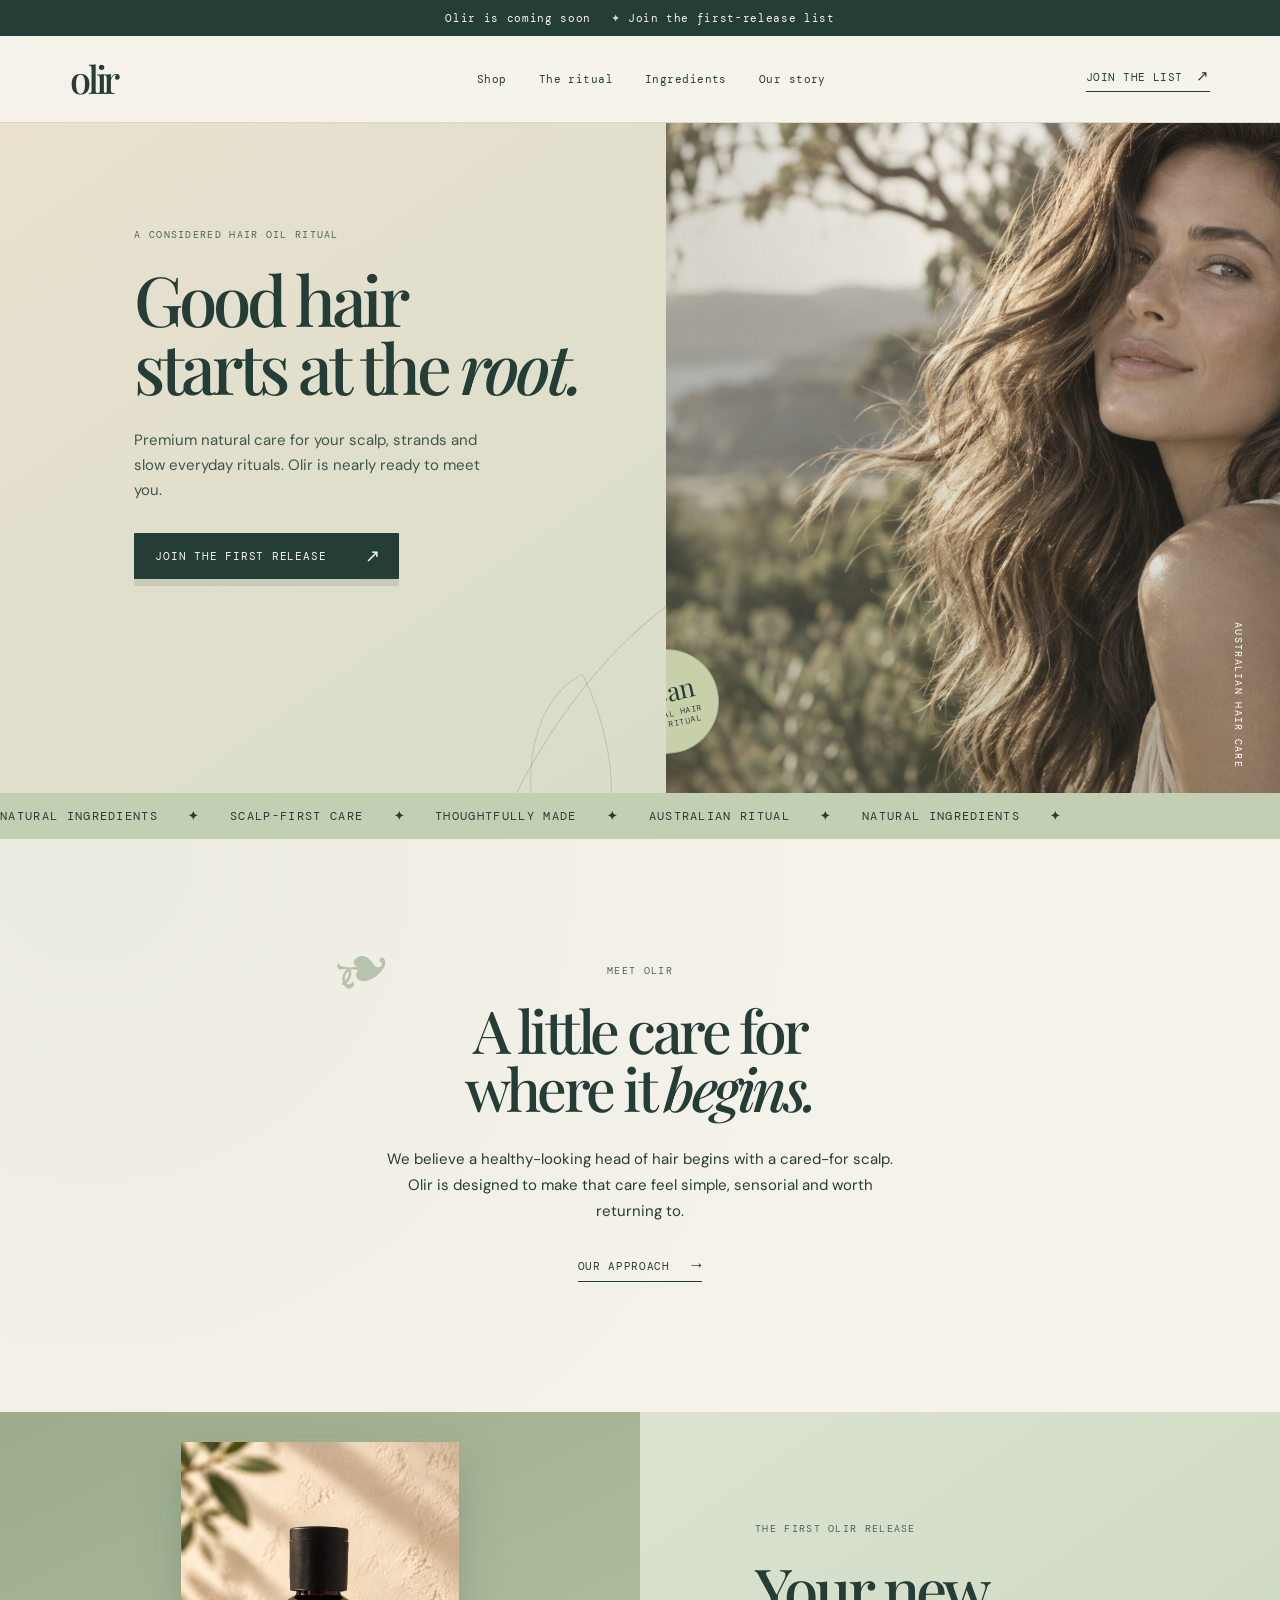
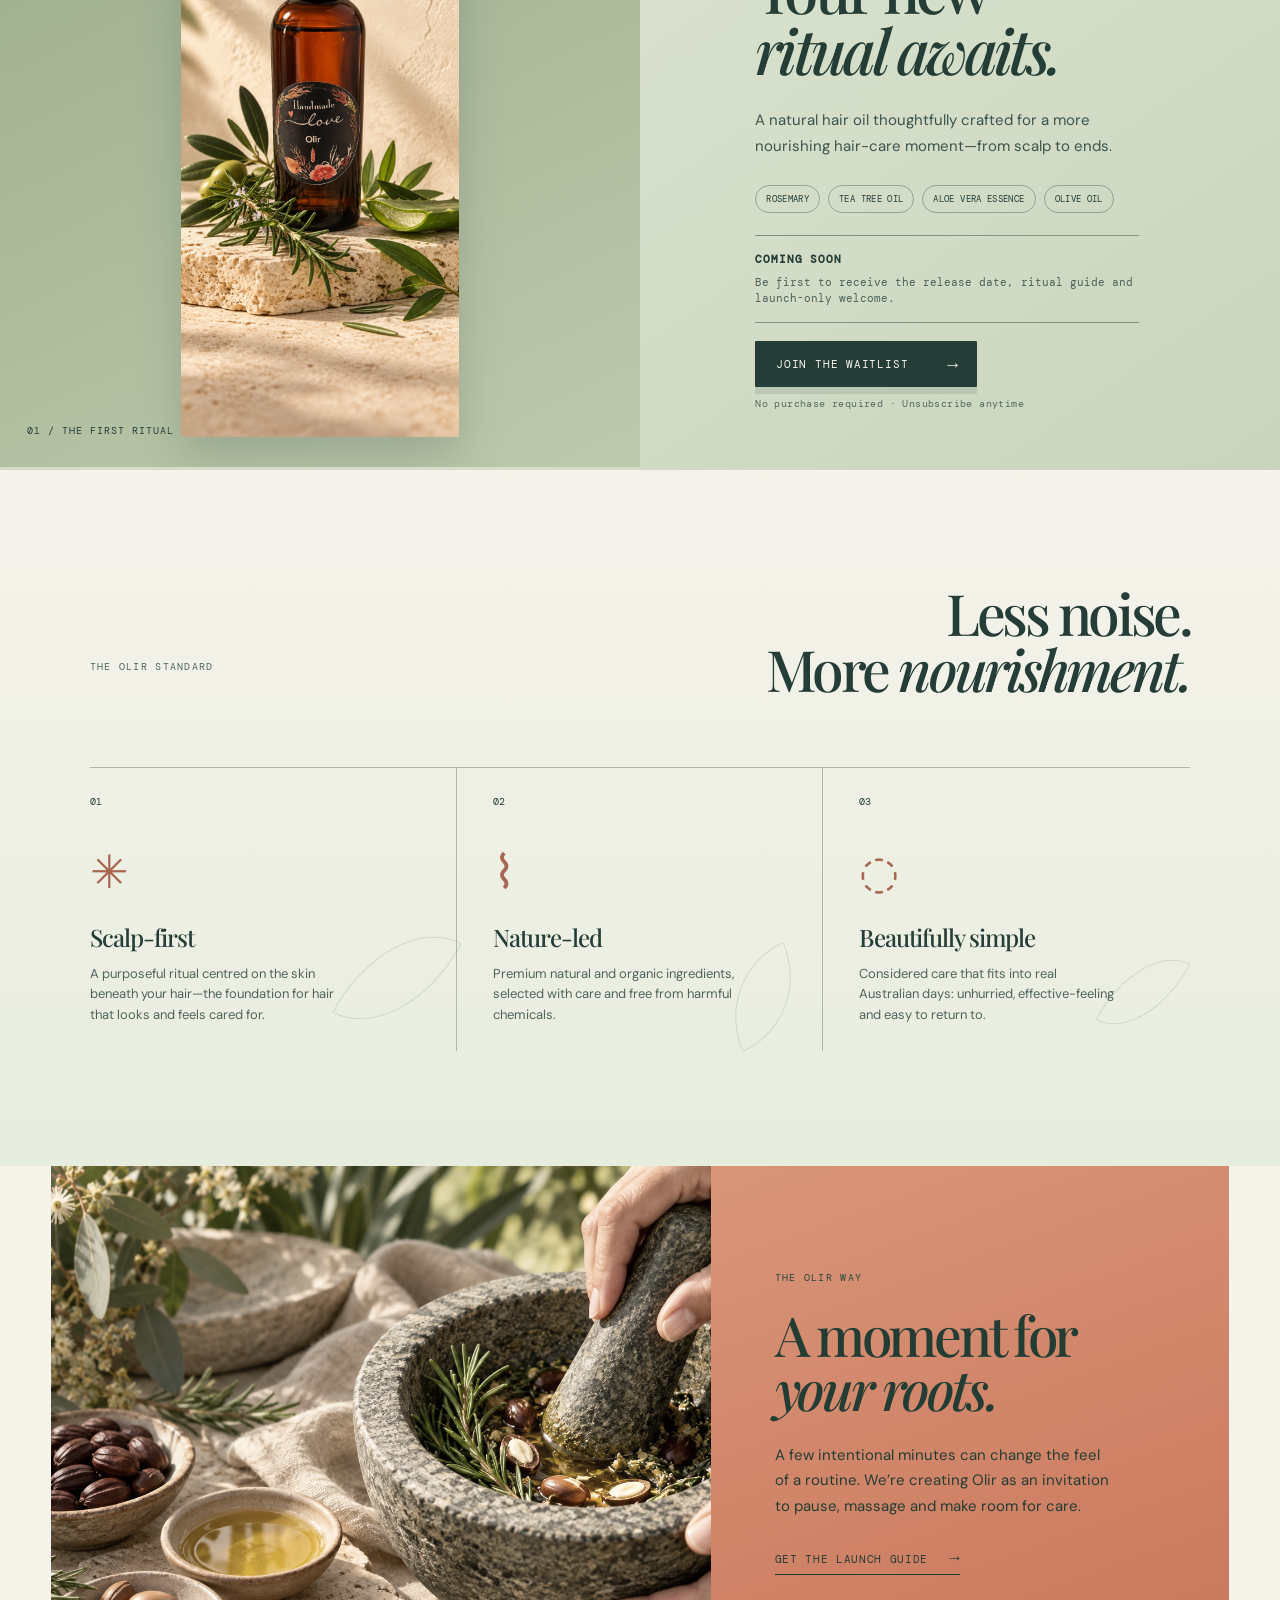
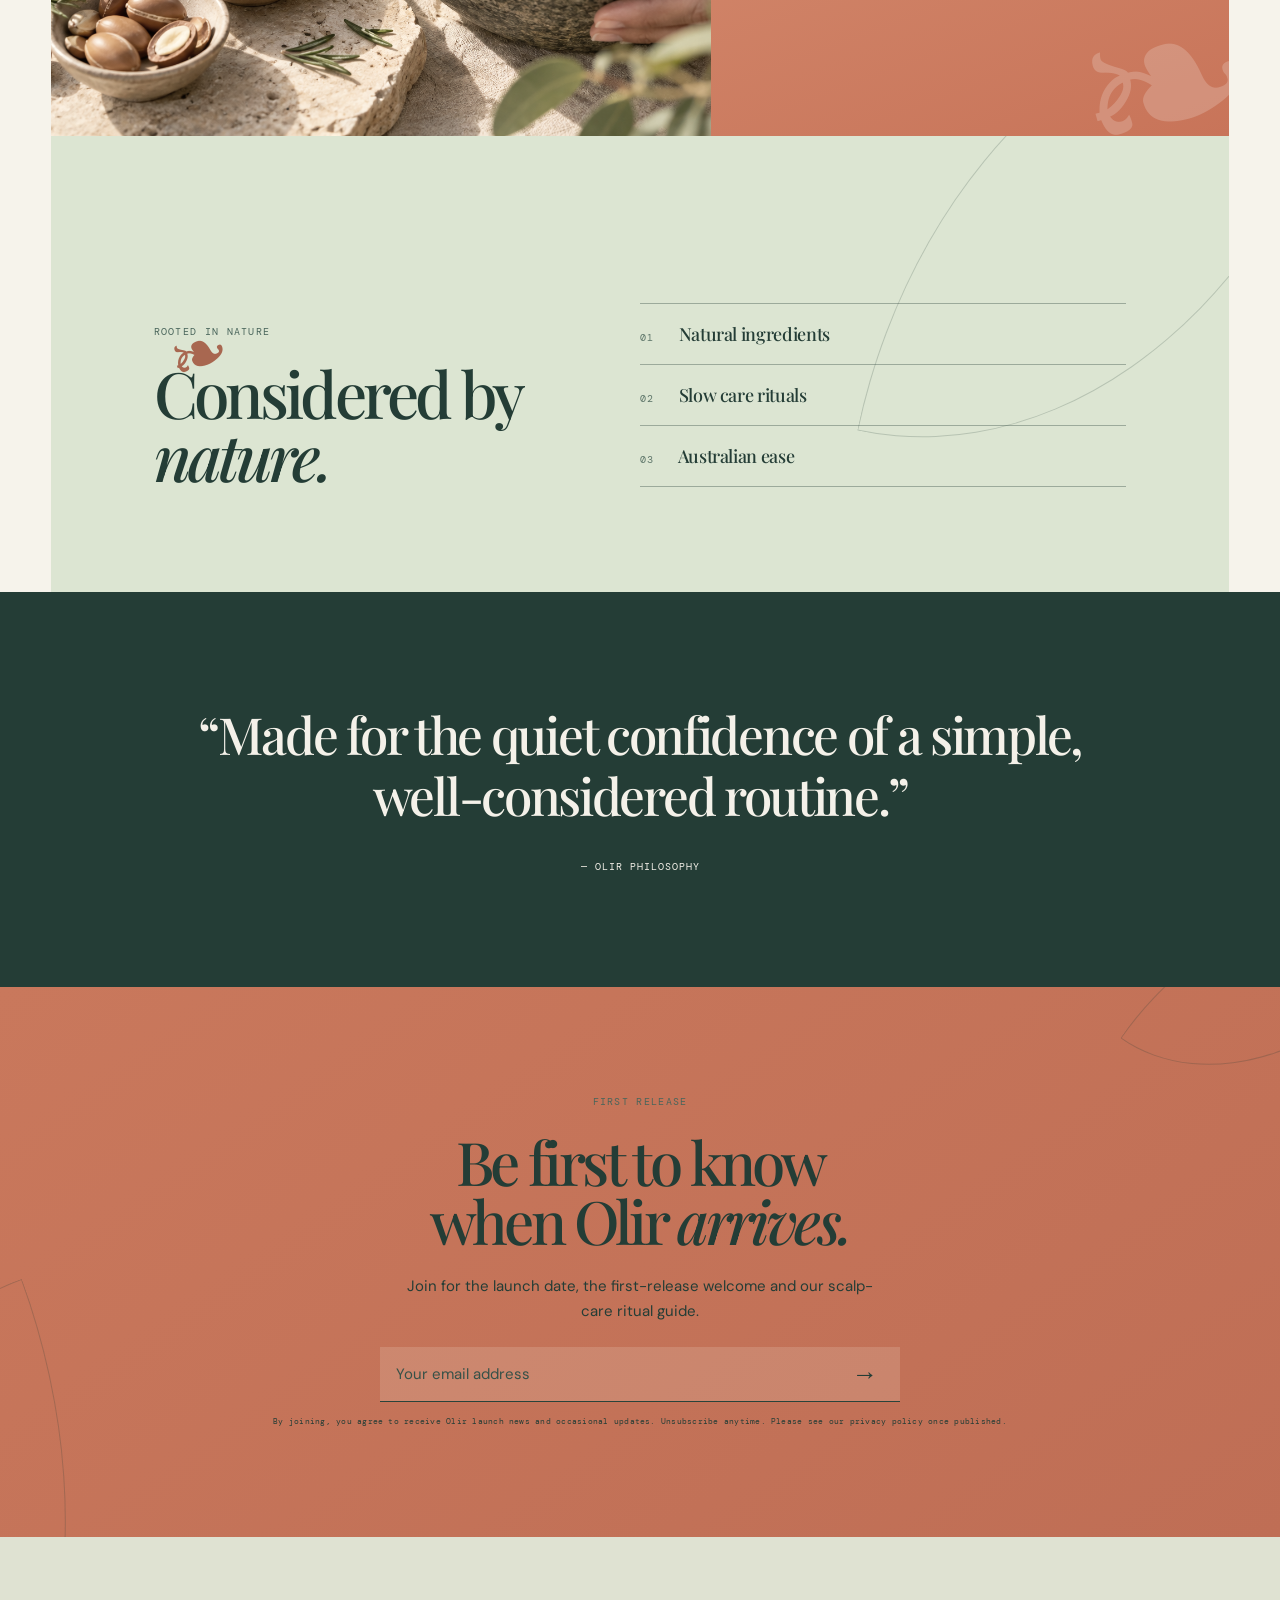
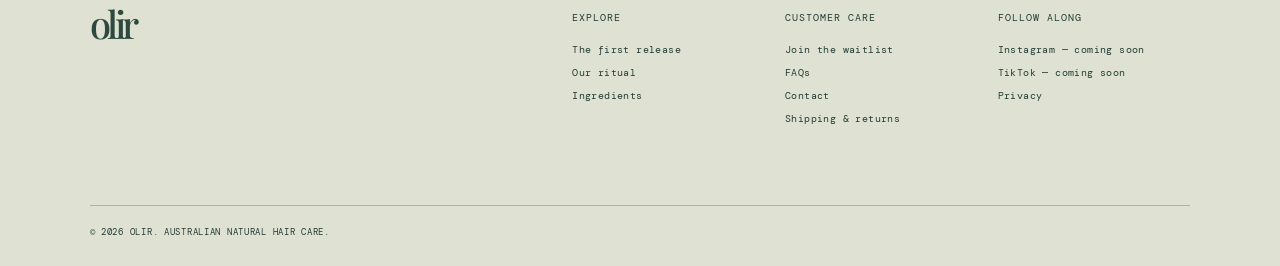
==== index.html @ 5ada3077 "Add accessible mobile navigation across Olir pages" ====
<!doctype html>
<html lang="en-AU">
<head>
  <meta charset="UTF-8" />
  <meta name="viewport" content="width=device-width, initial-scale=1.0" />
  <title>Olir — a considered hair oil ritual</title>
  <meta name="description" content="Olir is a premium Australian natural hair oil ritual, created for a nourished scalp and beautifully cared-for hair." />
  <link rel="preconnect" href="https://fonts.googleapis.com"><link rel="preconnect" href="https://fonts.gstatic.com" crossorigin>
  <link href="https://fonts.googleapis.com/css2?family=DM+Mono:wght@400;500&family=DM+Sans:wght@400;500;600&family=Playfair+Display:ital,wght@0,500;0,600;1,500&display=swap" rel="stylesheet">
  <link rel="stylesheet" href="style.css" /><link rel="stylesheet" href="overrides.css" /><link rel="stylesheet" href="nature-theme.css" />
<link rel="stylesheet" href="mobile-menu.css"></head>
<body>
  <div class="announcement">Olir is coming soon <span>✦</span> Join the first-release list</div>
  <header><a class="logo" href="index.html" aria-label="Olir home">olir</a><nav aria-label="Primary navigation"><a href="product.html">Shop</a><a href="ritual.html">The ritual</a><a href="ingredients.html">Ingredients</a><a href="about.html">Our story</a></nav><div class="header-actions"><a class="header-cta" href="#waitlist">Join the list <span>↗</span></a><button class="menu" aria-label="Open menu">☰</button></div></header>
  <main id="top">
    <section class="hero"><div class="hero-copy"><p class="eyebrow">A considered hair oil ritual</p><h1>Good hair<br>starts at the <em>root.</em></h1><p class="intro">Premium natural care for your scalp, strands and slow everyday rituals. Olir is nearly ready to meet you.</p><a class="button" href="#waitlist">Join the first release <span>↗</span></a></div><div class="hero-image" role="img" aria-label="Woman with healthy natural hair in warm light"></div><p class="vertical-note">Australian hair care</p><div class="hero-stamp"><span>clean</span><small>natural hair<br>care ritual</small></div></section>
    <section class="marquee" aria-label="Brand values"><div>natural ingredients <b>✦</b> scalp-first care <b>✦</b> thoughtfully made <b>✦</b> australian ritual <b>✦</b> natural ingredients <b>✦</b></div></section>
    <section class="intro-section" id="ritual"><p class="eyebrow">Meet Olir</p><h2>A little care for<br>where it <em>begins.</em></h2><p>We believe a healthy-looking head of hair begins with a cared-for scalp. Olir is designed to make that care feel simple, sensorial and worth returning to.</p><a class="text-link" href="#approach">Our approach <span>→</span></a></section>
    <section class="product-section" id="product"><div class="product-visual"><img class="product-photo" src="assets/olir-product-studio.png" alt="Olir natural hair oil with rosemary, olive leaves and aloe vera"><p>01 / The first ritual</p></div><div class="product-copy"><p class="eyebrow">The first Olir release</p><h2>Your new<br><em>ritual awaits.</em></h2><p>A natural hair oil thoughtfully crafted for a more nourishing hair-care moment—from scalp to ends.</p><div class="ingredient-list"><span>Rosemary</span><span>Tea tree oil</span><span>Aloe vera essence</span><span>Olive oil</span></div><div class="launch-note"><strong>Coming soon</strong><span>Be first to receive the release date, ritual guide and launch-only welcome.</span></div><a class="button" href="#waitlist">Join the waitlist <span>→</span></a><p class="microcopy">No purchase required · Unsubscribe anytime</p></div></section>
    <section class="benefits" id="approach"><div class="benefits-head"><p class="eyebrow">The Olir standard</p><h2>Less noise.<br>More <em>nourishment.</em></h2></div><div class="benefit-grid"><article><span>01</span><div class="icon">✳</div><h3>Scalp-first</h3><p>A purposeful ritual centred on the skin beneath your hair—the foundation for hair that looks and feels cared for.</p></article><article><span>02</span><div class="icon">⌇</div><h3>Nature-led</h3><p>Premium natural and organic ingredients, selected with care and free from harmful chemicals.</p></article><article><span>03</span><div class="icon">◌</div><h3>Beautifully simple</h3><p>Considered care that fits into real Australian days: unhurried, effective-feeling and easy to return to.</p></article></div></section>
    <section class="ritual-banner"><div class="ritual-photo"></div><div class="ritual-card"><p class="eyebrow">The Olir way</p><h2>A moment for<br><em>your roots.</em></h2><p>A few intentional minutes can change the feel of a routine. We’re creating Olir as an invitation to pause, massage and make room for care.</p><a class="text-link" href="#waitlist">Get the launch guide <span>→</span></a></div></section>
    <section class="nature-notes" aria-label="Olir principles"><div><span class="leaf-mark">❧</span><p class="eyebrow">Rooted in nature</p><h2>Considered by<br><em>nature.</em></h2></div><div class="nature-pillars"><p><b>01</b> Natural ingredients</p><p><b>02</b> Slow care rituals</p><p><b>03</b> Australian ease</p></div></section>
    <section class="quote"><p>“Made for the quiet confidence of a simple, well-considered routine.”</p><span>— OLIR PHILOSOPHY</span></section>
    <section class="newsletter" id="waitlist"><p class="eyebrow">First release</p><h2>Be first to know<br>when Olir <em>arrives.</em></h2><p class="waitlist-intro">Join for the launch date, the first-release welcome and our scalp-care ritual guide.</p><form name="olir-waitlist" method="POST" data-netlify="true" netlify-honeypot="bot-field" action="/thanks.html"><input type="hidden" name="form-name" value="olir-waitlist"><p class="sr-only"><label>Don’t fill this out <input name="bot-field" /></label></p><label class="sr-only" for="email">Email address</label><input id="email" name="email" type="email" autocomplete="email" placeholder="Your email address" required><button aria-label="Join the waitlist">→</button></form><p class="fine">By joining, you agree to receive Olir launch news and occasional updates. Unsubscribe anytime. Please see our privacy policy once published.</p></section>
  </main>
  <footer><a class="logo" href="index.html">olir</a><div><h4>Explore</h4><a href="product.html">The first release</a><a href="ritual.html">Our ritual</a><a href="ingredients.html">Ingredients</a></div><div><h4>Customer care</h4><a href="#waitlist">Join the waitlist</a><a href="faq.html">FAQs</a><a href="contact.html">Contact</a><a href="shipping-returns.html">Shipping &amp; returns</a></div><div><h4>Follow along</h4><a href="#waitlist">Instagram — coming soon</a><a href="#waitlist">TikTok — coming soon</a><a href="privacy.html">Privacy</a></div><p class="copyright">© 2026 OLIR. AUSTRALIAN NATURAL HAIR CARE.</p></footer>
  <script src="script.js"></script>
</body>
</html>
---- style.css ----
:root{--ink:#243d36;--cream:#f6f3eb;--sand:#e8dfcd;--sage:#b8c3ad;--clay:#bd7156;--serif:'Playfair Display',serif;--sans:'DM Sans',sans-serif;--mono:'DM Mono',monospace}*{box-sizing:border-box}html{scroll-behavior:smooth}body{margin:0;background:var(--cream);color:var(--ink);font-family:var(--sans);font-size:15px}.announcement{height:36px;background:var(--ink);color:#f9f5ed;text-align:center;font:11px var(--mono);letter-spacing:.06em;padding:11px}.announcement span{color:#d5dcb8;margin-left:12px}header{height:87px;padding:0 5.5vw;display:flex;align-items:center;justify-content:space-between;border-bottom:1px solid rgba(36,61,54,.14);position:relative;z-index:2;background:var(--cream)}.logo{color:var(--ink);font:500 38px/1 var(--serif);letter-spacing:-.09em;text-decoration:none}.logo span{font:9px var(--sans);vertical-align:top;margin:6px 0 0 3px;letter-spacing:0}nav{display:flex;gap:32px;margin-left:100px}nav a,.header-actions button,footer a{color:var(--ink);font:11px var(--mono);letter-spacing:.04em;text-decoration:none;background:none;border:0;cursor:pointer}.header-actions{display:flex;align-items:center;gap:19px}.search{font-size:25px!important;line-height:1}.bag span{border:1px solid var(--ink);border-radius:50%;font-size:9px;padding:1px 4px;margin-left:3px}.menu{display:none}.hero{min-height:632px;display:grid;grid-template-columns:52% 48%;position:relative;overflow:hidden}.hero-copy{padding:105px 6vw 70px 10.5vw;background:#e3dcc9;z-index:1}.eyebrow{font:10px var(--mono);letter-spacing:.13em;text-transform:uppercase;margin:0 0 24px;color:#49655b}.hero h1,h2{font:500 clamp(48px,5.4vw,79px)/.98 var(--serif);letter-spacing:-.06em;margin:0}.hero h1 em,h2 em{font-weight:500}.intro{max-width:355px;line-height:1.65;margin:28px 0 30px;color:#3e554e}.button{display:inline-flex;align-items:center;justify-content:space-between;gap:39px;color:#f8f5ef;background:var(--ink);padding:16px 18px 16px 21px;text-decoration:none;border:0;font:11px var(--mono);text-transform:uppercase;letter-spacing:.07em;cursor:pointer}.button span{font-size:18px;line-height:10px}.hero-image{background:linear-gradient(90deg,rgba(20,48,40,.1),transparent 35%),url('https://images.unsplash.com/photo-1529139574466-a303027c1d8b?auto=format&fit=crop&w=1400&q=85') center 27%/cover}.vertical-note{position:absolute;right:25px;bottom:25px;writing-mode:vertical-rl;color:#fff;font:10px var(--mono);letter-spacing:.13em;text-transform:uppercase}.hero-stamp{position:absolute;right:calc(48% - 53px);bottom:39px;width:105px;height:105px;border-radius:50%;background:#c1cda9;display:flex;flex-direction:column;justify-content:center;align-items:center;text-align:center;transform:rotate(-12deg)}.hero-stamp span{font:26px var(--serif)}.hero-stamp small{font:8px var(--mono);letter-spacing:.08em;text-transform:uppercase}.marquee{overflow:hidden;white-space:nowrap;background:var(--sage);padding:15px 0;color:var(--ink);font:12px var(--mono);text-transform:uppercase;letter-spacing:.11em}.marquee div{display:inline-block;animation:slide 22s linear infinite}.marquee b{margin:0 22px}.intro-section{padding:125px 10.5vw 130px;text-align:center;max-width:850px;margin:auto}.intro-section h2{font-size:59px}.intro-section>p:not(.eyebrow){line-height:1.75;max-width:510px;margin:29px auto}.text-link{display:inline-block;color:var(--ink);font:11px var(--mono);letter-spacing:.06em;text-transform:uppercase;text-decoration:none;border-bottom:1px solid var(--ink);padding-bottom:6px}.text-link span{font-size:17px;margin-left:14px}.product-section{display:grid;grid-template-columns:1fr 1fr;background:#d5ddca}.product-visual{height:655px;position:relative;overflow:hidden;background:#b7c5a8}.arch{width:68%;height:92%;border-radius:300px 300px 0 0;background:#dce1d1;position:absolute;bottom:0;left:16%}.bottle{position:absolute;width:156px;height:350px;background:linear-gradient(90deg,#637657,#a1b091 16%,#cdd7bc 50%,#738466);left:calc(50% - 78px);bottom:70px;border-radius:7px 7px 16px 16px;box-shadow:20px 19px 20px rgba(49,72,48,.19)}.bottle-cap{position:absolute;width:93px;height:55px;border-radius:8px 8px 2px 2px;top:-53px;left:31px;background:repeating-linear-gradient(90deg,#283c32 0 2px,#496253 3px 5px)}.bottle-label{position:absolute;background:#f3efe6;width:116px;height:187px;left:20px;top:82px;text-align:center;padding:24px 5px;color:#233d34}.bottle-label strong{font:31px var(--serif);letter-spacing:-.1em;display:block;margin-bottom:22px}.bottle-label small{font:7px/1.5 var(--mono);letter-spacing:.09em}.product-visual>p{position:absolute;bottom:20px;left:27px;font:10px var(--mono);text-transform:uppercase;letter-spacing:.1em}.product-copy{padding:110px 11vw 50px 9vw}.product-copy h2{font-size:62px}.product-copy>p:not(.eyebrow):not(.microcopy){line-height:1.75;margin:26px 0;color:#3c544d;max-width:365px}.price-row{border-top:1px solid #82937d;border-bottom:1px solid #82937d;padding:16px 0;margin:29px 0 18px;display:flex;justify-content:space-between;font:12px var(--mono)}.microcopy{font:10px var(--mono);letter-spacing:.04em;color:#53685e}.benefits{padding:115px 7vw;background:var(--cream)}.benefits-head{display:flex;justify-content:space-between;align-items:flex-end;margin-bottom:70px}.benefits h2{font-size:57px;text-align:right}.benefit-grid{display:grid;grid-template-columns:repeat(3,1fr);border-top:1px solid #aeb7aa}.benefit-grid article{padding:22px 36px 25px 0;border-right:1px solid #aeb7aa;min-height:258px}.benefit-grid article+article{padding-left:36px}.benefit-grid article:last-child{border:0}.benefit-grid span{font:10px var(--mono)}.icon{font:46px var(--serif);margin:28px 0 21px;color:#a95e47}.benefit-grid h3{font:500 24px var(--serif);letter-spacing:-.04em;margin:0 0 11px}.benefit-grid p{font-size:13px;line-height:1.6;max-width:260px;margin:0;color:#50645d}.ritual-banner{display:grid;grid-template-columns:1.25fr .75fr;min-height:570px}.ritual-photo{background:url('https://images.unsplash.com/photo-1519699047748-de8e457a634e?auto=format&fit=crop&w=1400&q=85') center/cover}.ritual-card{padding:105px 9vw 70px 5vw;background:#d28a6e;color:#233d34}.ritual-card .eyebrow{color:#25483e}.ritual-card h2{font-size:55px}.ritual-card>p:not(.eyebrow){line-height:1.7;margin:27px 0}.quote{background:var(--ink);color:#f4f1e9;text-align:center;padding:112px 15vw}.quote p{font:500 clamp(30px,4vw,55px)/1.18 var(--serif);letter-spacing:-.045em;margin:0 auto 30px;max-width:900px}.quote span,.articles small,.fine{font:10px var(--mono);letter-spacing:.1em}.journal{padding:115px 8vw}.journal-head{display:flex;align-items:end;justify-content:space-between;margin-bottom:53px}.journal h2{font-size:58px}.articles{display:grid;grid-template-columns:repeat(3,1fr);gap:24px}.article-img{height:285px;margin-bottom:20px;background-size:cover;background-position:center}.img-one{background-image:url('https://images.unsplash.com/photo-1595476108010-b4d1f102b1b1?auto=format&fit=crop&w=800&q=80')}.img-two{background-image:url('https://images.unsplash.com/photo-1601612628452-9e99ced43524?auto=format&fit=crop&w=800&q=80')}.img-three{background-image:url('https://images.unsplash.com/photo-1515377905703-c4788e51af15?auto=format&fit=crop&w=800&q=80')}.articles small{color:#51665d}.articles h3{font:500 25px/1.13 var(--serif);letter-spacing:-.045em;margin:13px 0}.newsletter{background:#bd7156;padding:108px 8vw 103px;text-align:center}.newsletter h2{font-size:60px}.newsletter form{max-width:480px;margin:36px auto 14px;border-bottom:1px solid #29433a;display:flex}.newsletter input{background:transparent;border:0;outline:0;padding:14px 0;width:100%;font:15px var(--sans);color:var(--ink)}.newsletter input::placeholder{color:#365148}.newsletter button{border:0;background:transparent;font-size:26px;color:var(--ink);cursor:pointer}.fine{font-size:8px;letter-spacing:.03em}footer{padding:68px 7vw 28px;background:#e3dcc9;display:grid;grid-template-columns:2.4fr repeat(3,1fr);gap:20px;position:relative}footer h4{font:10px var(--mono);letter-spacing:.1em;text-transform:uppercase;margin:6px 0 19px}footer div a{display:block;margin:0 0 10px;font-size:10px}.copyright{grid-column:1/-1;border-top:1px solid #b8b09e;padding-top:20px;margin:50px 0 0;font:9px var(--mono);letter-spacing:.08em}.toast{opacity:0;position:fixed;bottom:25px;left:50%;transform:translate(-50%,20px);background:var(--ink);color:#fff;padding:15px 22px;font:11px var(--mono);z-index:6;transition:.3s}.toast.show{opacity:1;transform:translate(-50%,0)}.sr-only{position:absolute;width:1px;height:1px;overflow:hidden;clip:rect(0,0,0,0)}@keyframes slide{to{transform:translateX(-50%)}}@media(max-width:720px){.announcement{font-size:9px}.announcement span{display:none}header{height:68px;padding:0 5vw}.logo{font-size:33px}nav,.search,.bag{display:none}.menu{display:block!important;font-size:20px!important}.hero{display:block;min-height:680px}.hero-copy{height:420px;padding:72px 9vw}.hero h1{font-size:57px}.hero-image{height:310px}.hero-stamp{right:21px;bottom:20px}.vertical-note{bottom:18px}.intro-section{padding:85px 8vw}.intro-section h2,.product-copy h2,.benefits h2,.journal h2,.newsletter h2{font-size:46px}.product-section,.ritual-banner{grid-template-columns:1fr}.product-visual{height:500px}.product-copy{padding:75px 9vw}.benefits{padding:80px 8vw}.benefits-head{display:block;margin-bottom:44px}.benefits h2{text-align:left}.benefit-grid{display:block}.benefit-grid article,.benefit-grid article+article{padding:22px 0;border-right:0;border-bottom:1px solid #aeb7aa;min-height:0}.ritual-photo{height:365px}.ritual-card{padding:75px 9vw}.articles{grid-template-columns:1fr;gap:38px}.article-img{height:330px}.journal{padding:80px 8vw}.journal-head{display:block}.journal-head .text-link{margin-top:25px}.newsletter{padding:80px 8vw}footer{grid-template-columns:repeat(2,1fr);padding:52px 8vw 25px}footer .logo{grid-column:1/-1;margin-bottom:25px}.copyright{margin-top:25px}.benefit-grid p{max-width:100%}}
---- overrides.css ----
.header-cta{color:var(--ink);font:11px var(--mono);letter-spacing:.04em;text-decoration:none;text-transform:uppercase;border-bottom:1px solid var(--ink);padding-bottom:5px}.header-cta span{font-size:15px;margin-left:6px}.launch-note{display:grid;gap:6px;border-top:1px solid #82937d;border-bottom:1px solid #82937d;padding:15px 0;margin:28px 0 18px;font:11px/1.5 var(--mono)}.launch-note strong{text-transform:uppercase;letter-spacing:.08em}.launch-note span{color:#4c6259}.waitlist-intro{max-width:490px;margin:24px auto 0;line-height:1.65}.newsletter form{margin-top:24px}.thanks{min-height:100vh;background:#e3dcc9;padding:8vw;display:flex;flex-direction:column;align-items:flex-start;justify-content:center}.thanks .logo{position:absolute;top:48px;left:7vw}.thanks h1{font:500 clamp(50px,7vw,95px)/.95 var(--serif);letter-spacing:-.07em;margin:0}.thanks h1 em{font-weight:500}.thanks>p:not(.eyebrow){max-width:370px;line-height:1.65;margin:24px 0 30px}@media(max-width:720px){.header-cta{display:none}.thanks{padding:9vw}.thanks .logo{top:30px;left:9vw}}
---- nature-theme.css ----
/* Olir nature-led visual layer — retains the original sage, cream, clay and forest palette. */
body{background:radial-gradient(circle at 7% 17%,rgba(184,195,173,.16),transparent 20%),var(--cream)}
.hero-image{background:linear-gradient(90deg,rgba(36,61,54,.12),transparent 40%),url('assets/olir-hero-hair.png') center/cover}
header{background:rgba(246,243,235,.93);backdrop-filter:blur(10px)}
.hero{min-height:670px;background:#dfe4d6}.hero-copy{background:linear-gradient(145deg,#e9e1ce 0%,#d8ddca 100%);position:relative;overflow:hidden}.hero-copy:before,.hero-copy:after{content:"";position:absolute;border:1px solid rgba(36,61,54,.17);border-radius:100% 0 100% 0;pointer-events:none}.hero-copy:before{width:260px;height:410px;right:-158px;bottom:-112px;transform:rotate(22deg)}.hero-copy:after{width:118px;height:190px;right:35px;bottom:-89px;transform:rotate(-26deg)}.hero-copy>*{position:relative;z-index:1}.hero-image{filter:saturate(.72) sepia(.07)}.hero-image:after{content:"";position:absolute;inset:0;background:linear-gradient(180deg,rgba(36,61,54,.04),rgba(36,61,54,.24))}.hero-stamp{background:#c7d0a9;border:1px solid rgba(36,61,54,.25);box-shadow:0 12px 25px rgba(36,61,54,.12)}
.marquee{background:#c3cfb2}.intro-section{position:relative}.intro-section:before{content:"❧";position:absolute;left:9vw;top:78px;font:72px var(--serif);color:#b8c3ad;transform:rotate(-26deg)}
.product-section{background:#d4ddc7}.product-visual{background:linear-gradient(155deg,#9cac8c,#bdc9ac)}.arch{background:#e6e8dc}.product-visual:after{content:"";position:absolute;right:-10%;top:8%;width:200px;height:420px;border:1px solid rgba(36,61,54,.22);border-radius:100% 0 100% 0;transform:rotate(34deg)}.bottle{z-index:1}.product-copy{background:linear-gradient(145deg,#dbe3d0,#c9d5bd)}.button{border-radius:1px;box-shadow:0 7px 0 rgba(36,61,54,.12);transition:transform .2s ease,box-shadow .2s ease}.button:hover{transform:translateY(-2px);box-shadow:0 10px 0 rgba(36,61,54,.12)}
.product-visual{display:flex;align-items:center;justify-content:center;padding:30px}.product-visual:after{display:none}.product-photo{display:block;width:100%;height:100%;max-height:none;object-fit:contain;object-position:center;filter:drop-shadow(0 20px 22px rgba(36,61,54,.2));position:relative;z-index:1}.product-visual>p{z-index:2}.ingredient-list{display:flex;flex-wrap:wrap;gap:8px;margin:26px 0 4px}.ingredient-list span{border:1px solid rgba(36,61,54,.36);border-radius:20px;padding:7px 10px;font:9px var(--mono);letter-spacing:.04em;text-transform:uppercase}.product-copy .ingredient-list+.launch-note{margin-top:22px}
.benefits{background:linear-gradient(180deg,#f6f3eb,#e7edde)}.benefit-grid article{position:relative}.benefit-grid article:after{content:"";position:absolute;width:80px;height:120px;right:18px;bottom:12px;border:1px solid rgba(73,101,91,.17);border-radius:100% 0 100% 0;transform:rotate(28deg);pointer-events:none}.benefit-grid article:nth-child(2):after{transform:rotate(-24deg);height:82px}.benefit-grid article:nth-child(3):after{border-radius:100% 0 100% 0;width:56px;height:92px}.icon{color:#a76751}
.ritual-banner{margin:0 4vw;grid-template-columns:1.12fr .88fr}.ritual-photo{filter:saturate(.68) sepia(.09)}.ritual-card{background:linear-gradient(160deg,#d99578,#c87459);position:relative;overflow:hidden}.ritual-card:after{content:"❧";position:absolute;font:220px var(--serif);right:-24px;bottom:-80px;color:rgba(246,243,235,.22);transform:rotate(-15deg)}.ritual-card>*{position:relative;z-index:1}
.ritual-photo{background-image:url('assets/olir-ingredients-ritual.png');background-position:center;background-size:cover}
.nature-notes{margin:0 4vw;padding:105px 8vw;background:#dce5d2;display:grid;grid-template-columns:1fr 1fr;align-items:end;position:relative;overflow:hidden}.nature-notes:before{content:"";position:absolute;right:-80px;top:-180px;width:400px;height:520px;border:1px solid rgba(36,61,54,.2);border-radius:100% 0 100% 0;transform:rotate(12deg)}.nature-notes h2{font-size:clamp(45px,5vw,70px)}.leaf-mark{display:block;font:72px/1 var(--serif);color:#a86750;transform:rotate(-20deg);margin-bottom:12px}.nature-pillars{position:relative;z-index:1;border-top:1px solid rgba(36,61,54,.35)}.nature-pillars p{margin:0;padding:18px 0;border-bottom:1px solid rgba(36,61,54,.35);font:500 18px var(--serif);letter-spacing:-.02em}.nature-pillars b{font:10px var(--mono);letter-spacing:.1em;margin-right:21px;color:#5d7569}.newsletter{position:relative;overflow:hidden;background:linear-gradient(145deg,#c9785c,#bf6e55)}.newsletter:before,.newsletter:after{content:"";position:absolute;border:1px solid rgba(36,61,54,.22);border-radius:100% 0 100% 0}.newsletter:before{width:360px;height:520px;left:-240px;bottom:-310px;transform:rotate(-20deg)}.newsletter:after{width:190px;height:260px;right:-90px;top:-132px;transform:rotate(35deg)}.newsletter>*{position:relative;z-index:1}.newsletter form{max-width:520px;background:rgba(246,243,235,.15);padding:0 16px}.newsletter input{padding:17px 0}.newsletter button{padding-left:15px}
footer{background:#dfe2d2}footer .logo{color:#2e493f}@media(max-width:720px){.intro-section:before{left:4vw;top:34px;font-size:52px}.ritual-banner,.nature-notes{margin:0;grid-template-columns:1fr}.nature-notes{padding:75px 9vw;gap:45px}.nature-notes:before{right:-220px}.hero-copy:before{right:-180px}.benefit-grid article:after{right:0}.product-visual:after{right:-75px}.newsletter:after{right:-145px}}
---- mobile-menu.css ----
/* Olir mobile navigation */
.mobile-menu{display:none}
@media(max-width:720px){
  body.menu-open{overflow:hidden}
  .header-actions{gap:12px}
  .header-cta{font-size:9px}
  .menu{width:38px;height:38px;padding:0;border:1px solid rgba(36,61,54,.34)!important;border-radius:50%;background:transparent;align-items:center;justify-content:center;gap:5px}
  .menu span{display:block;width:14px;height:1px;background:var(--ink)}
  .mobile-menu{display:flex;position:fixed;z-index:30;inset:36px 0 0;background:linear-gradient(145deg,#edf0e7,#d4dfc8);padding:28px 9vw 42px;flex-direction:column;transform:translateX(100%);opacity:0;visibility:hidden;transition:transform .32s ease,opacity .22s ease,visibility .32s}
  body.menu-open .mobile-menu{transform:translateX(0);opacity:1;visibility:visible}
  .mobile-menu__top{display:flex;align-items:center;justify-content:space-between;padding-bottom:22px;border-bottom:1px solid rgba(36,61,54,.22);font:10px var(--mono);letter-spacing:.12em;text-transform:uppercase}
  .mobile-menu__close{border:0;background:transparent;color:var(--ink);font:35px/1 var(--serif);cursor:pointer}
  .mobile-menu nav{display:flex!important;flex-direction:column;gap:0;margin:24px 0 20px}
  .mobile-menu nav a{padding:14px 0;border-bottom:1px solid rgba(36,61,54,.18);font:500 31px/1.05 var(--serif);letter-spacing:-.045em}
  .mobile-menu__support{display:grid;grid-template-columns:1fr 1fr;gap:11px 20px;margin:4px 0 30px}
  .mobile-menu__support a{color:var(--ink);font:10px var(--mono);letter-spacing:.05em;text-decoration:none}
  .mobile-menu .button{margin-top:auto;width:max-content}
}
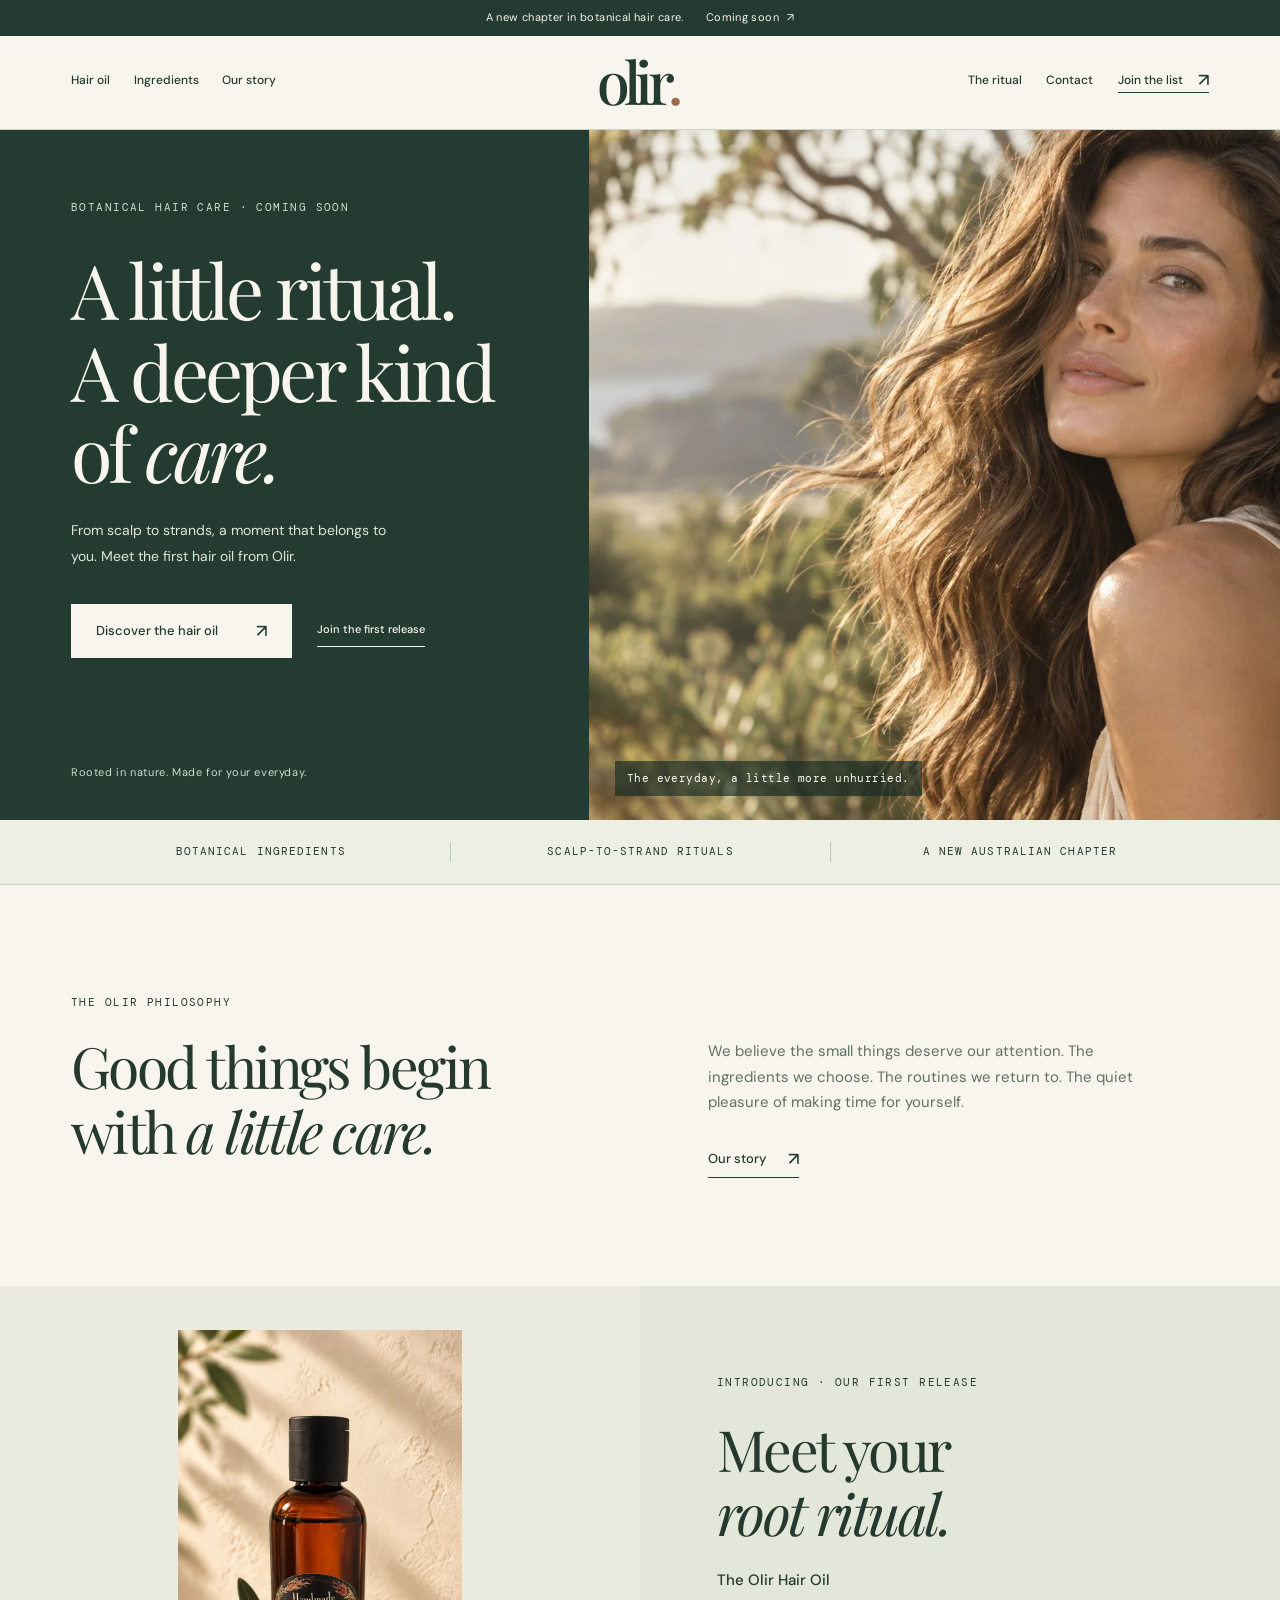
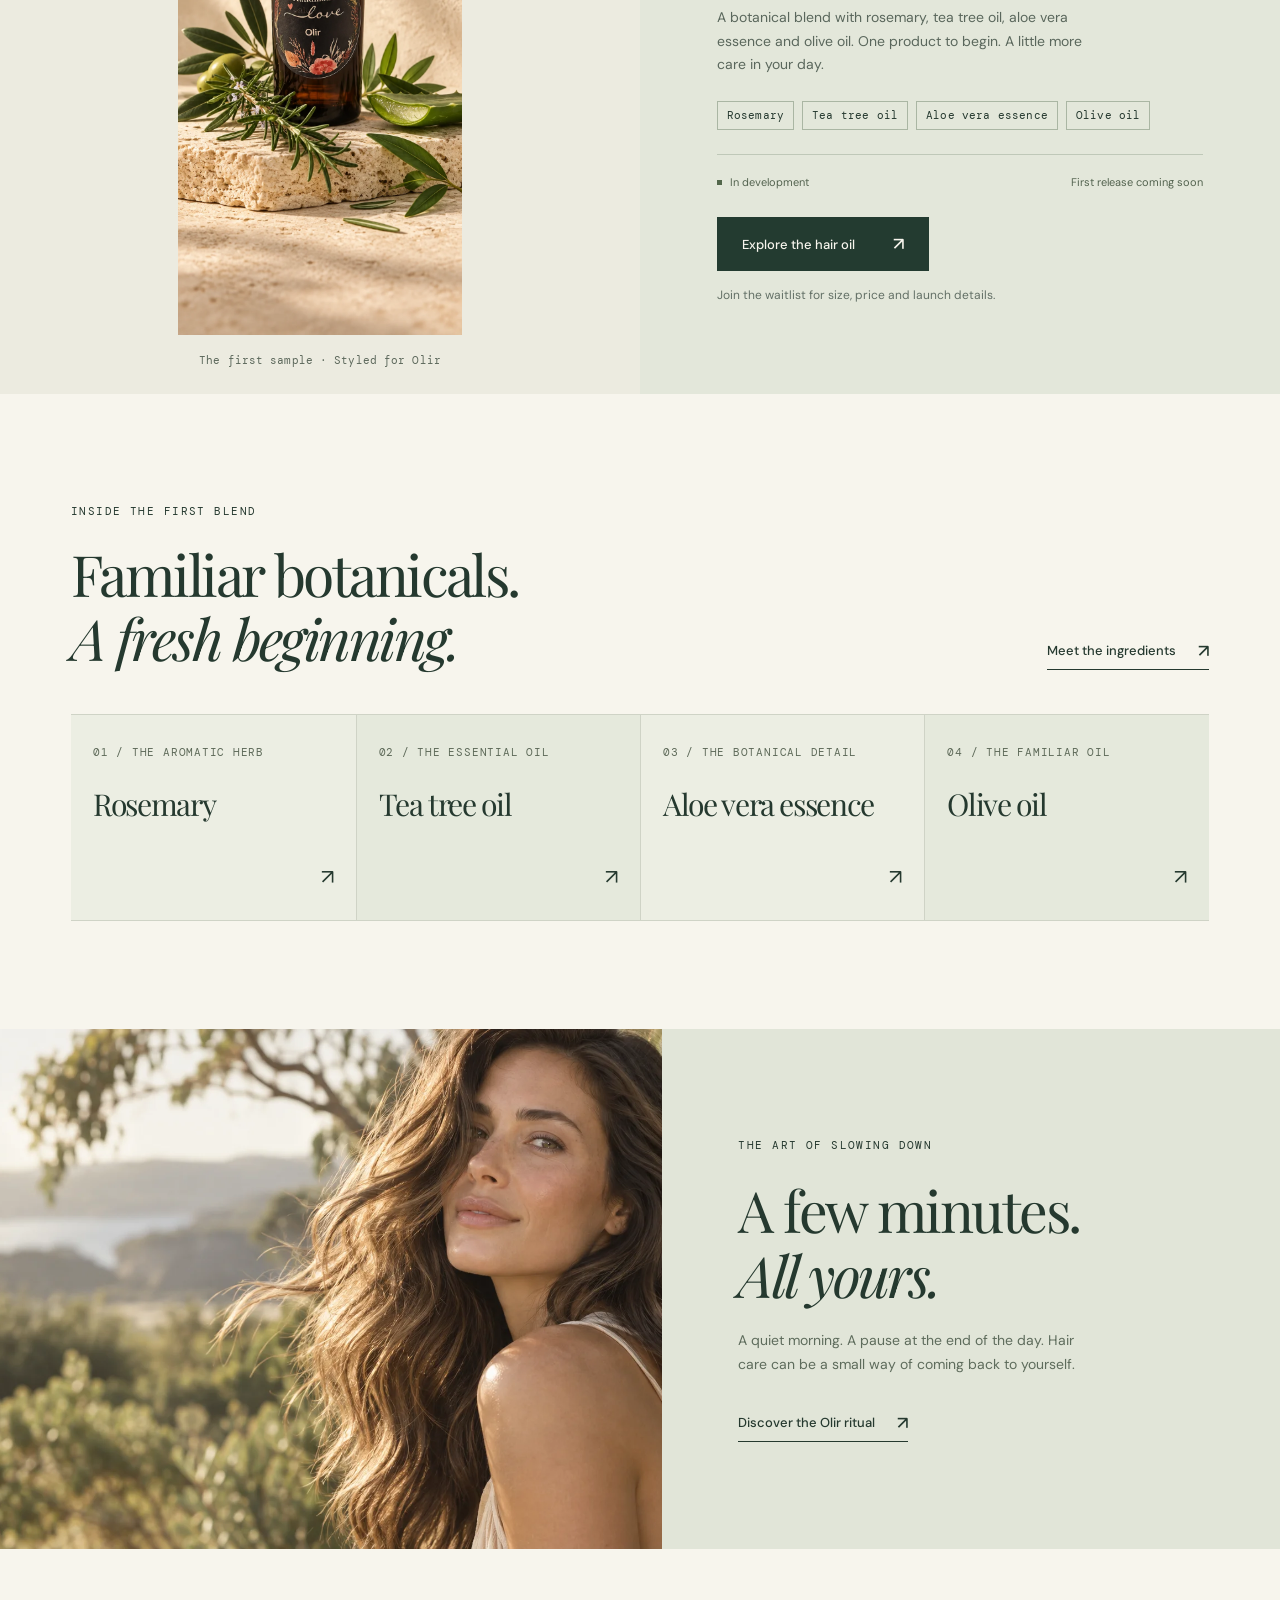
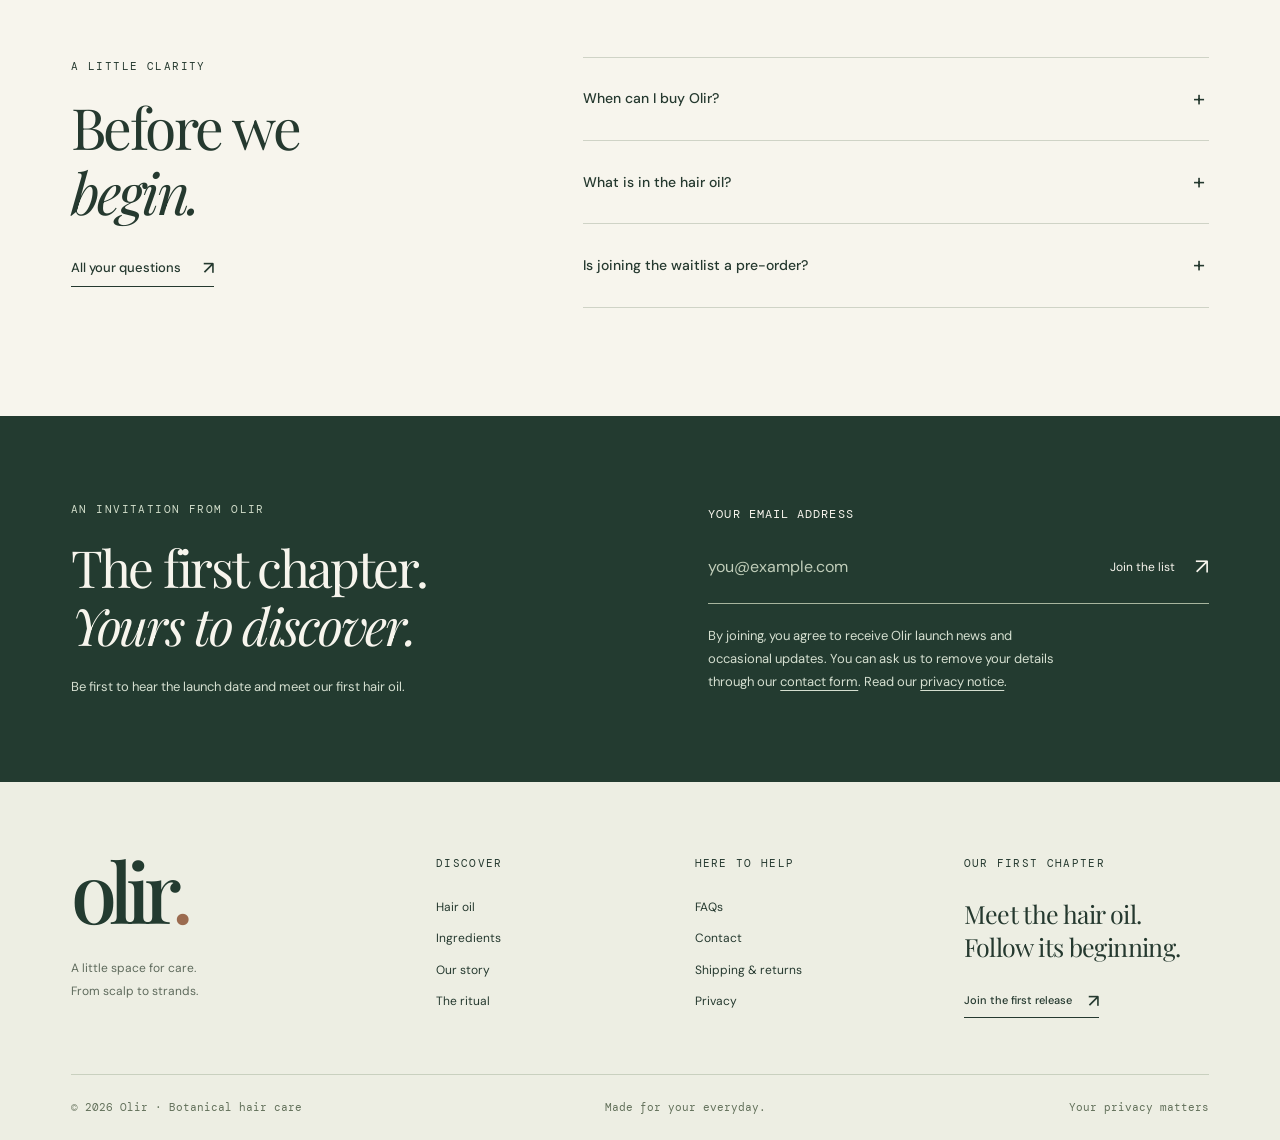
==== commit 66cf3d62: "Redesign Olir with a responsive botanical identity and isolated preview builds" ====
--- a/index.html
+++ b/index.html
@@ -1,29 +1,45 @@
 <!doctype html>
 <html lang="en-AU">
 <head>
-  <meta charset="UTF-8" />
-  <meta name="viewport" content="width=device-width, initial-scale=1.0" />
-  <title>Olir — a considered hair oil ritual</title>
-  <meta name="description" content="Olir is a premium Australian natural hair oil ritual, created for a nourished scalp and beautifully cared-for hair." />
-  <link rel="preconnect" href="https://fonts.googleapis.com"><link rel="preconnect" href="https://fonts.gstatic.com" crossorigin>
-  <link href="https://fonts.googleapis.com/css2?family=DM+Mono:wght@400;500&family=DM+Sans:wght@400;500;600&family=Playfair+Display:ital,wght@0,500;0,600;1,500&display=swap" rel="stylesheet">
-  <link rel="stylesheet" href="style.css" /><link rel="stylesheet" href="overrides.css" /><link rel="stylesheet" href="nature-theme.css" />
-<link rel="stylesheet" href="mobile-menu.css"></head>
-<body>
-  <div class="announcement">Olir is coming soon <span>✦</span> Join the first-release list</div>
-  <header><a class="logo" href="index.html" aria-label="Olir home">olir</a><nav aria-label="Primary navigation"><a href="product.html">Shop</a><a href="ritual.html">The ritual</a><a href="ingredients.html">Ingredients</a><a href="about.html">Our story</a></nav><div class="header-actions"><a class="header-cta" href="#waitlist">Join the list <span>↗</span></a><button class="menu" aria-label="Open menu">☰</button></div></header>
-  <main id="top">
-    <section class="hero"><div class="hero-copy"><p class="eyebrow">A considered hair oil ritual</p><h1>Good hair<br>starts at the <em>root.</em></h1><p class="intro">Premium natural care for your scalp, strands and slow everyday rituals. Olir is nearly ready to meet you.</p><a class="button" href="#waitlist">Join the first release <span>↗</span></a></div><div class="hero-image" role="img" aria-label="Woman with healthy natural hair in warm light"></div><p class="vertical-note">Australian hair care</p><div class="hero-stamp"><span>clean</span><small>natural hair<br>care ritual</small></div></section>
-    <section class="marquee" aria-label="Brand values"><div>natural ingredients <b>✦</b> scalp-first care <b>✦</b> thoughtfully made <b>✦</b> australian ritual <b>✦</b> natural ingredients <b>✦</b></div></section>
-    <section class="intro-section" id="ritual"><p class="eyebrow">Meet Olir</p><h2>A little care for<br>where it <em>begins.</em></h2><p>We believe a healthy-looking head of hair begins with a cared-for scalp. Olir is designed to make that care feel simple, sensorial and worth returning to.</p><a class="text-link" href="#approach">Our approach <span>→</span></a></section>
-    <section class="product-section" id="product"><div class="product-visual"><img class="product-photo" src="assets/olir-product-studio.png" alt="Olir natural hair oil with rosemary, olive leaves and aloe vera"><p>01 / The first ritual</p></div><div class="product-copy"><p class="eyebrow">The first Olir release</p><h2>Your new<br><em>ritual awaits.</em></h2><p>A natural hair oil thoughtfully crafted for a more nourishing hair-care moment—from scalp to ends.</p><div class="ingredient-list"><span>Rosemary</span><span>Tea tree oil</span><span>Aloe vera essence</span><span>Olive oil</span></div><div class="launch-note"><strong>Coming soon</strong><span>Be first to receive the release date, ritual guide and launch-only welcome.</span></div><a class="button" href="#waitlist">Join the waitlist <span>→</span></a><p class="microcopy">No purchase required · Unsubscribe anytime</p></div></section>
-    <section class="benefits" id="approach"><div class="benefits-head"><p class="eyebrow">The Olir standard</p><h2>Less noise.<br>More <em>nourishment.</em></h2></div><div class="benefit-grid"><article><span>01</span><div class="icon">✳</div><h3>Scalp-first</h3><p>A purposeful ritual centred on the skin beneath your hair—the foundation for hair that looks and feels cared for.</p></article><article><span>02</span><div class="icon">⌇</div><h3>Nature-led</h3><p>Premium natural and organic ingredients, selected with care and free from harmful chemicals.</p></article><article><span>03</span><div class="icon">◌</div><h3>Beautifully simple</h3><p>Considered care that fits into real Australian days: unhurried, effective-feeling and easy to return to.</p></article></div></section>
-    <section class="ritual-banner"><div class="ritual-photo"></div><div class="ritual-card"><p class="eyebrow">The Olir way</p><h2>A moment for<br><em>your roots.</em></h2><p>A few intentional minutes can change the feel of a routine. We’re creating Olir as an invitation to pause, massage and make room for care.</p><a class="text-link" href="#waitlist">Get the launch guide <span>→</span></a></div></section>
-    <section class="nature-notes" aria-label="Olir principles"><div><span class="leaf-mark">❧</span><p class="eyebrow">Rooted in nature</p><h2>Considered by<br><em>nature.</em></h2></div><div class="nature-pillars"><p><b>01</b> Natural ingredients</p><p><b>02</b> Slow care rituals</p><p><b>03</b> Australian ease</p></div></section>
-    <section class="quote"><p>“Made for the quiet confidence of a simple, well-considered routine.”</p><span>— OLIR PHILOSOPHY</span></section>
-    <section class="newsletter" id="waitlist"><p class="eyebrow">First release</p><h2>Be first to know<br>when Olir <em>arrives.</em></h2><p class="waitlist-intro">Join for the launch date, the first-release welcome and our scalp-care ritual guide.</p><form name="olir-waitlist" method="POST" data-netlify="true" netlify-honeypot="bot-field" action="/thanks.html"><input type="hidden" name="form-name" value="olir-waitlist"><p class="sr-only"><label>Don’t fill this out <input name="bot-field" /></label></p><label class="sr-only" for="email">Email address</label><input id="email" name="email" type="email" autocomplete="email" placeholder="Your email address" required><button aria-label="Join the waitlist">→</button></form><p class="fine">By joining, you agree to receive Olir launch news and occasional updates. Unsubscribe anytime. Please see our privacy policy once published.</p></section>
-  </main>
-  <footer><a class="logo" href="index.html">olir</a><div><h4>Explore</h4><a href="product.html">The first release</a><a href="ritual.html">Our ritual</a><a href="ingredients.html">Ingredients</a></div><div><h4>Customer care</h4><a href="#waitlist">Join the waitlist</a><a href="faq.html">FAQs</a><a href="contact.html">Contact</a><a href="shipping-returns.html">Shipping &amp; returns</a></div><div><h4>Follow along</h4><a href="#waitlist">Instagram — coming soon</a><a href="#waitlist">TikTok — coming soon</a><a href="privacy.html">Privacy</a></div><p class="copyright">© 2026 OLIR. AUSTRALIAN NATURAL HAIR CARE.</p></footer>
-  <script src="script.js"></script>
+  <meta charset="utf-8">
+  <meta name="viewport" content="width=device-width, initial-scale=1">
+  <title>Olir — Botanical hair care. A little space for you.</title>
+  <meta name="description" content="Meet Olir, a botanical hair oil in development for your everyday ritual. Discover the ingredients and join the first-release list.">
+  <meta name="theme-color" content="#233b30">
+  <link rel="canonical" href="https://olir.com.au/">
+  <meta property="og:title" content="Olir — Botanical hair care. A little space for you.">
+  <meta property="og:description" content="Meet Olir, a botanical hair oil in development for your everyday ritual. Discover the ingredients and join the first-release list.">
+  <meta property="og:type" content="website">
+  <meta property="og:url" content="https://olir.com.au/">
+  
+  <link rel="icon" href="favicon.svg" type="image/svg+xml">
+  <link rel="preconnect" href="https://fonts.googleapis.com">
+  <link rel="preconnect" href="https://fonts.gstatic.com" crossorigin>
+  <link href="https://fonts.googleapis.com/css2?family=DM+Sans:wght@400;500;600;700&family=DM+Mono:wght@400;500&family=Playfair+Display:ital,wght@0,400;0,500;1,400;1,500&display=swap" rel="stylesheet">
+  <link rel="stylesheet" href="design.css?v=olir-20260919-02">
+  <script src="script.js?v=olir-20260919-02" defer></script>
+</head>
+<body class="page-index">
+
+<a class="skip-link" href="#main">Skip to content</a>
+  <div class="announcement"><span>A new chapter in botanical hair care.</span><a href="product.html#waitlist">Coming soon <span aria-hidden="true">↗</span></a></div>
+  <header class="site-header">
+    <nav class="desktop-nav" aria-label="Primary navigation"><a href="product.html">Hair oil</a><a href="ingredients.html">Ingredients</a><a href="about.html">Our story</a></nav>
+    <a class="wordmark" href="index.html" aria-label="Olir home">olir<span class="wordmark-dot" aria-hidden="true">.</span></a>
+    <div class="header-end"><nav class="desktop-nav" aria-label="More from Olir"><a href="ritual.html">The ritual</a><a href="contact.html">Contact</a></nav><a class="header-invite" href="product.html#waitlist">Join the list <span aria-hidden="true">↗</span></a><button class="menu-toggle" type="button" aria-expanded="false" aria-controls="site-menu" aria-label="Open menu"><span></span><span></span></button></div>
+  </header>
+  <dialog id="site-menu" class="site-menu" aria-labelledby="menu-title">
+    <div class="menu-head"><span id="menu-title" class="eyebrow">The world of Olir</span><button type="button" class="icon-button" data-close-menu aria-label="Close menu">×</button></div>
+    <nav class="menu-primary" aria-label="Mobile navigation"><a href="index.html">Home</a><a href="product.html">Hair oil</a><a href="ingredients.html">Ingredients</a><a href="about.html">Our story</a><a href="ritual.html">The ritual</a></nav>
+    <nav class="menu-support" aria-label="Customer care"><a href="faq.html">FAQs</a><a href="contact.html">Contact</a><a href="shipping-returns.html">Shipping & returns</a><a href="privacy.html">Privacy</a></nav><a href="product.html#waitlist" class="button">Join the first release <span aria-hidden="true">↗</span></a>
+  </dialog>
+<main id="main" tabindex="-1"><section class="hero"><div class="hero-copy"><p class="eyebrow">Botanical hair care · Coming soon</p><h1>A little ritual.<br>A deeper kind<br>of <em>care.</em></h1><p>From scalp to strands, a moment that belongs to you. Meet the first hair oil from Olir.</p><div class="hero-actions"><a class="button button-light" href="product.html">Discover the hair oil <span aria-hidden="true">↗</span></a><a class="quiet-link" href="#waitlist">Join the first release</a></div><span class="hero-footnote">Rooted in nature. Made for your everyday.</span></div><div class="hero-art"><picture class="hero-photo"><source media="(max-width: 700px)" srcset="assets/olir-hair-mobile.webp"><img src="assets/olir-hair.webp" width="1672" height="941" alt="Long, flowing hair in the afternoon light among eucalyptus trees" fetchpriority="high" decoding="async"></picture><span class="image-caption">The everyday, a little more unhurried.</span></div></section>
+    <div class="brand-strip"><span>Botanical ingredients</span><span>Scalp-to-strand rituals</span><span>A new Australian chapter</span></div>
+    <section class="editorial-intro section"><p class="eyebrow">The Olir philosophy</p><h2>Good things begin<br>with <em>a little care.</em></h2><div><p>We believe the small things deserve our attention. The ingredients we choose. The routines we return to. The quiet pleasure of making time for yourself.</p><a href="about.html" class="text-link">Our story <span aria-hidden="true">↗</span></a></div></section>
+    <section class="product-feature"><figure class="product-frame"><img src="assets/olir-bottle.webp" width="858" height="1834" alt="The full Olir sample bottle, styled with rosemary, olive leaves and aloe" loading="lazy" decoding="async"><figcaption>The first sample · Styled for Olir</figcaption></figure><div class="product-feature-copy"><p class="eyebrow">Introducing · Our first release</p><h2>Meet your<br><em>root ritual.</em></h2><p class="product-name">The Olir Hair Oil</p><p>A botanical blend with rosemary, tea tree oil, aloe vera essence and olive oil. One product to begin. A little more care in your day.</p><div class="ingredient-tags"><span>Rosemary</span><span>Tea tree oil</span><span>Aloe vera essence</span><span>Olive oil</span></div><div class="release-line"><span>In development</span><span>First release coming soon</span></div><a href="product.html" class="button">Explore the hair oil <span aria-hidden="true">↗</span></a><p class="fineprint">Join the waitlist for size, price and launch details.</p></div></section>
+    <section class="ingredient-edit section"><div class="section-heading"><div><p class="eyebrow">Inside the first blend</p><h2>Familiar botanicals.<br><em>A fresh beginning.</em></h2></div><a href="ingredients.html" class="text-link">Meet the ingredients <span aria-hidden="true">↗</span></a></div><div class="botanical-list"><a href="ingredients.html#ingredient-01" class="botanical-item"><span class="eyebrow">01 / The aromatic herb</span><h3>Rosemary</h3><span class="botanical-arrow" aria-hidden="true">↗</span></a><a href="ingredients.html#ingredient-02" class="botanical-item"><span class="eyebrow">02 / The essential oil</span><h3>Tea tree oil</h3><span class="botanical-arrow" aria-hidden="true">↗</span></a><a href="ingredients.html#ingredient-03" class="botanical-item"><span class="eyebrow">03 / The botanical detail</span><h3>Aloe vera essence</h3><span class="botanical-arrow" aria-hidden="true">↗</span></a><a href="ingredients.html#ingredient-04" class="botanical-item"><span class="eyebrow">04 / The familiar oil</span><h3>Olive oil</h3><span class="botanical-arrow" aria-hidden="true">↗</span></a></div></section>
+    <section class="ritual-feature"><picture class="ritual-photo"><source media="(max-width: 700px)" srcset="assets/olir-hair-mobile.webp"><img src="assets/olir-hair.webp" width="1672" height="941" alt="Long, flowing hair in the afternoon light among eucalyptus trees" loading="lazy" decoding="async"></picture><div class="ritual-copy"><p class="eyebrow">The art of slowing down</p><h2>A few minutes.<br><em>All yours.</em></h2><p>A quiet morning. A pause at the end of the day. Hair care can be a small way of coming back to yourself.</p><a class="text-link" href="ritual.html">Discover the Olir ritual <span aria-hidden="true">↗</span></a></div></section>
+    <section class="faq-section section"><div><p class="eyebrow">A little clarity</p><h2>Before we<br><em>begin.</em></h2><a href="faq.html" class="text-link">All your questions <span aria-hidden="true">↗</span></a></div><div class="accordion"><details><summary>When can I buy Olir?<span aria-hidden="true">+</span></summary><div class="answer"><p>Our first hair oil is in development. Join the waitlist for the launch date, size, price and release details as they are confirmed.</p></div></details><details><summary>What is in the hair oil?<span aria-hidden="true">+</span></summary><div class="answer"><p>Rosemary, tea tree oil, aloe vera essence and olive oil are the four key ingredients in our current sample. We will share the complete ingredient list before launch.</p></div></details><details><summary>Is joining the waitlist a pre-order?<span aria-hidden="true">+</span></summary><div class="answer"><p>No. Joining is free and does not reserve a bottle, place an order or take a payment. It simply keeps you in the loop.</p></div></details></div></section><section class="waitlist" id="waitlist"><div><p class="eyebrow">An invitation from Olir</p><h2>The first chapter.<br><em>Yours to discover.</em></h2><p>Be first to hear the launch date and meet our first hair oil.</p></div><div class="waitlist-form"><form name="olir-waitlist" method="POST" data-netlify="true" netlify-honeypot="bot-field" action="/thanks.html"><input type="hidden" name="form-name" value="olir-waitlist"><p class="honeypot" hidden><label>Leave this empty <input name="bot-field" tabindex="-1" autocomplete="off"></label></p><label for="waitlist-email">Your email address</label><div class="email-row"><input id="waitlist-email" name="email" type="email" autocomplete="email" placeholder="you@example.com" required maxlength="254"><button type="submit" aria-label="Join the Olir waitlist">Join the list <span aria-hidden="true">↗</span></button></div></form><p class="fineprint">By joining, you agree to receive Olir launch news and occasional updates. You can ask us to remove your details through our <a href="contact.html">contact form</a>. Read our <a href="privacy.html">privacy notice</a>.</p></div></section></main>
+<footer class="site-footer"><div class="footer-top"><div class="footer-intro"><a class="wordmark" href="index.html" aria-label="Olir home">olir<span class="wordmark-dot" aria-hidden="true">.</span></a><p>A little space for care.<br>From scalp to strands.</p></div><div><h2 class="eyebrow">Discover</h2><a href="product.html">Hair oil</a><a href="ingredients.html">Ingredients</a><a href="about.html">Our story</a><a href="ritual.html">The ritual</a></div><div><h2 class="eyebrow">Here to help</h2><a href="faq.html">FAQs</a><a href="contact.html">Contact</a><a href="shipping-returns.html">Shipping & returns</a><a href="privacy.html">Privacy</a></div><div class="footer-note"><h2 class="eyebrow">Our first chapter</h2><p>Meet the hair oil.<br>Follow its beginning.</p><a class="text-link" href="product.html#waitlist">Join the first release <span aria-hidden="true">↗</span></a></div></div><div class="footer-bottom"><span>© 2026 Olir · Botanical hair care</span><span>Made for your everyday.</span><a href="privacy.html">Your privacy matters</a></div></footer>
 </body>
 </html>
--- a/design.css
+++ b/design.css
@@ -0,0 +1,557 @@
+/* Olir — an editorial botanical identity, shared by every page. */
+:root {
+  --forest: #233b30;
+  --forest-deep: #192c23;
+  --cream: #f7f5ed;
+  --paper: #fffdf8;
+  --sage: #e1e5d8;
+  --sage-deep: #cbd4c1;
+  --clay: #d8bdab;
+  --ink: #25392f;
+  --muted: #637066;
+  --line: #cfd3c6;
+  --serif: 'Playfair Display', Georgia, serif;
+  --sans: 'DM Sans', Arial, sans-serif;
+  --mono: 'DM Mono', monospace;
+  --gutter: clamp(24px, 5.55vw, 88px);
+}
+
+*, *::before, *::after { box-sizing: border-box; }
+html { scroll-behavior: smooth; scroll-padding-top: 112px; }
+body { margin: 0; background: var(--cream); color: var(--ink); font-family: var(--sans); font-size: 16px; line-height: 1.7; -webkit-font-smoothing: antialiased; }
+body.menu-open { overflow: hidden; }
+main { outline: none; }
+main > *, section, article, nav, form, figure { min-width: 0; }
+img { max-width: 100%; height: auto; display: block; }
+picture { display: block; }
+a { color: inherit; text-decoration-thickness: 1px; text-underline-offset: 4px; }
+button, input, textarea { font: inherit; }
+button, summary { cursor: pointer; }
+button { color: inherit; }
+button:disabled { cursor: not-allowed; }
+input, textarea, button, a { -webkit-tap-highlight-color: transparent; }
+fieldset { border: 0; padding: 0; margin: 0; min-width: 0; }
+fieldset:disabled { opacity: .65; }
+[hidden], .honeypot { display: none !important; }
+figure, h1, h2, h3, p { margin: 0; }
+h1, h2, h3 { font-family: var(--serif); font-weight: 400; line-height: 1.13; letter-spacing: -.045em; text-wrap: balance; }
+h1 { font-size: clamp(54px, 6.3vw, 92px); }
+h2 { font-size: clamp(42px, 4.45vw, 64px); }
+h3 { font-size: 29px; }
+em { font-weight: inherit; }
+p + p { margin-top: 20px; }
+::selection { color: var(--cream); background: var(--forest); }
+:focus-visible { outline: 2px solid #a96632; outline-offset: 5px; }
+section[id], article[id] { scroll-margin-top: 112px; }
+.eyebrow { display: block; font-family: var(--mono); font-size: 11px; line-height: 1.7; font-weight: 400; letter-spacing: .13em; text-transform: uppercase; }
+.section { padding: 108px var(--gutter); }
+.text-link, .quiet-link { display: inline-flex; align-items: center; gap: 22px; padding: 7px 0; font-size: 13px; font-weight: 500; line-height: 1.6; text-decoration: none; border-bottom: 1px solid currentColor; }
+.text-link span, .button span, .header-invite span { font-size: 18px; line-height: 1; }
+.text-link { align-self: flex-start; }
+.text-link:hover, .quiet-link:hover { opacity: .72; }
+.button { min-height: 54px; padding: 15px 24px; display: inline-flex; align-items: center; justify-content: space-between; gap: 38px; background: var(--forest); color: var(--cream); border: 1px solid var(--forest); border-radius: 0; font-size: 13px; line-height: 1.5; font-weight: 500; text-decoration: none; transition: background .2s, color .2s; }
+.button:hover { background: var(--forest-deep); }
+.button-light { background: var(--cream); color: var(--forest); border-color: var(--cream); }
+.button-light:hover { background: var(--sage); color: var(--forest); border-color: var(--sage); }
+.fineprint { font-size: 12px; line-height: 1.8; color: var(--muted); }
+.cream { background: var(--cream); }
+.sage { background: var(--sage); }
+.skip-link { position: fixed; top: 12px; left: 12px; transform: translateY(-180%); z-index: 150; background: var(--forest); color: white; padding: 12px 18px; }
+.skip-link:focus { transform: translateY(0); }
+
+/* A quiet, balanced masthead. */
+.announcement { min-height: 34px; padding: 8px var(--gutter); display: flex; justify-content: center; flex-wrap: wrap; align-items: center; gap: 22px; background: var(--forest); color: var(--cream); font-size: 11px; line-height: 1.8; letter-spacing: .035em; }
+.announcement a { display: inline-flex; gap: 8px; align-items: center; text-decoration: none; }
+.announcement a:hover { text-decoration: underline; }
+.site-header { position: sticky; top: 0; z-index: 30; display: grid; grid-template-columns: 1fr auto 1fr; align-items: center; gap: 30px; padding: 15px var(--gutter) 19px; min-height: 94px; background: var(--cream); border-bottom: 1px solid var(--line); }
+.wordmark { font-family: var(--serif); display: inline-block; color: var(--forest); font-size: 59px; font-weight: 500; line-height: 1; letter-spacing: -.085em; text-decoration: none; padding-right: 5px; }
+.wordmark-dot { color: #9b6b4f; }
+.desktop-nav { display: flex; gap: clamp(16px, 1.85vw, 30px); align-items: center; }
+.desktop-nav a { white-space: nowrap; font-size: 12px; font-weight: 500; line-height: 2; text-decoration: none; }
+.desktop-nav a[aria-current='page'], .desktop-nav a:hover { text-decoration: underline; text-underline-offset: 6px; }
+.header-end { display: flex; align-items: center; justify-content: flex-end; gap: 25px; min-width: 0; }
+.header-invite { display: inline-flex; align-items: center; gap: 15px; font-size: 12px; line-height: 2; font-weight: 500; text-decoration: none; white-space: nowrap; border-bottom: 1px solid var(--forest); }
+.header-invite:hover { opacity: .7; }
+.menu-toggle { display: none; width: 42px; height: 44px; padding: 11px 5px; border: 0; background: transparent; }
+.menu-toggle span { display: block; height: 1px; width: 26px; margin: 6px auto; background: var(--forest); }
+.site-menu { position: fixed; inset: 0 0 0 auto; margin: 0; width: min(480px, calc(100% - 20px)); max-width: 100%; height: 100vh; height: 100dvh; max-height: 100dvh; padding: 28px 32px 40px; background: var(--cream); color: var(--forest); border: 0; overflow-y: auto; }
+.site-menu:not([open]) { display: none; }
+.site-menu[open] { display: block; }
+.site-menu::backdrop { background: rgb(18 35 25 / 65%); backdrop-filter: blur(3px); }
+.menu-head { display: flex; align-items: center; justify-content: space-between; gap: 20px; padding-bottom: 25px; border-bottom: 1px solid var(--line); }
+.icon-button { display: grid; place-items: center; width: 44px; height: 44px; border: 1px solid var(--line); background: transparent; font-size: 29px; line-height: 1; }
+.menu-primary { display: flex; flex-direction: column; align-items: flex-start; gap: 4px; padding: 32px 0; }
+.menu-primary a { font: 400 34px/1.45 var(--serif); letter-spacing: -.04em; text-decoration: none; }
+.menu-primary a[aria-current='page'], .menu-primary a:hover { font-style: italic; }
+.menu-support { display: grid; gap: 10px; padding: 24px 0 30px; border-top: 1px solid var(--line); }
+.menu-support a { font-size: 13px; text-decoration: none; }
+.site-menu .button { width: 100%; }
+
+/* Homepage: full-bleed editorial photography and restrained product details. */
+.hero { display: grid; grid-template-columns: 46% 54%; min-height: 690px; }
+.hero-copy { display: flex; flex-direction: column; align-items: flex-start; padding: 68px 56px 38px var(--gutter); background: var(--forest); color: var(--cream); }
+.hero-copy .eyebrow { margin-bottom: 32px; color: #d2dccb; font-size: 11px; }
+.hero h1 { font-size: clamp(58px, 5.9vw, 86px); line-height: 1.075; letter-spacing: -.05em; }
+.hero-copy > p:not(.eyebrow) { max-width: 325px; font-size: 14px; line-height: 1.85; color: #e2e6da; margin-top: 26px; }
+.hero-actions { display: flex; flex-wrap: wrap; gap: 21px 25px; align-items: center; margin-top: 34px; }
+.hero-actions .quiet-link { font-size: 11px; }
+.hero-footnote { margin-top: auto; padding-top: 42px; font-size: 11px; letter-spacing: .055em; color: #cfdbce; }
+.hero-art { position: relative; min-height: 690px; overflow: hidden; background: #acb69c; }
+.hero-photo, .hero-photo img { width: 100%; height: 100%; }
+.hero-photo { position: absolute; inset: 0; }
+.hero-photo img { object-fit: cover; object-position: 53% center; }
+.image-caption { position: absolute; bottom: 24px; left: 26px; max-width: calc(100% - 52px); color: var(--paper); background: rgb(25 44 35 / 68%); padding: 8px 12px; font-family: var(--mono); font-size: 11px; letter-spacing: .04em; line-height: 1.7; }
+.brand-strip { display: grid; grid-template-columns: repeat(3, 1fr); align-items: center; padding: 22px var(--gutter); border-bottom: 1px solid var(--line); background: #edeee4; }
+.brand-strip span { padding: 0 15px; text-align: center; font-family: var(--mono); font-size: 11px; line-height: 1.8; letter-spacing: .1em; text-transform: uppercase; }
+.brand-strip span + span { border-left: 1px solid #bec8b7; }
+.editorial-intro { display: grid; grid-template-columns: 1fr 1fr; column-gap: 12%; row-gap: 22px; }
+.editorial-intro > .eyebrow { grid-column: 1 / -1; }
+.editorial-intro > div { max-width: 430px; padding-top: 6px; }
+.editorial-intro > div p { color: var(--muted); font-size: 15px; }
+.editorial-intro .text-link { margin-top: 26px; }
+.product-feature { display: grid; grid-template-columns: 1fr 1fr; background: #e3e7da; }
+.product-frame { position: relative; display: flex; flex-direction: column; align-items: center; justify-content: center; min-height: 700px; padding: 44px 38px 25px; background: #ecebe0; overflow: hidden; }
+.product-frame img { width: 100%; height: 605px; max-width: 410px; object-fit: contain; object-position: center; }
+.product-frame figcaption { max-width: 100%; padding-top: 16px; font-family: var(--mono); font-size: 11px; line-height: 1.7; letter-spacing: .01em; text-align: center; color: #5c685b; }
+.product-feature-copy { display: flex; flex-direction: column; align-items: flex-start; justify-content: center; padding: 66px clamp(34px, 6vw, 88px); }
+.product-feature-copy h2 { margin: 24px 0; }
+.product-name { font-size: 15px; font-weight: 500; }
+.product-feature-copy > p:not(.eyebrow):not(.product-name):not(.fineprint) { max-width: 380px; color: #5a675c; font-size: 14px; margin-top: 12px; }
+.ingredient-tags { display: flex; flex-wrap: wrap; gap: 8px; margin: 24px 0; }
+.ingredient-tags span { border: 1px solid #aab6a3; padding: 5px 9px; font-family: var(--mono); font-size: 11px; line-height: 1.5; letter-spacing: .015em; }
+.release-line { display: flex; flex-wrap: wrap; gap: 8px 15px; justify-content: space-between; width: 100%; border-top: 1px solid #bfc8b8; padding-top: 18px; margin-bottom: 26px; font-size: 11px; color: #53634f; }
+.release-line span:first-child { display: inline-flex; align-items: center; gap: 8px; }
+.release-line span:first-child::before { content: ''; width: 5px; height: 5px; background: #53674b; }
+.product-feature-copy > .fineprint { margin-top: 14px; }
+.section-heading { display: flex; align-items: flex-end; justify-content: space-between; gap: 35px; margin-bottom: 44px; }
+.section-heading .eyebrow { margin-bottom: 20px; }
+.section-heading > .text-link { align-self: flex-end; white-space: nowrap; }
+.botanical-list { display: grid; grid-template-columns: repeat(4, minmax(0, 1fr)); border-top: 1px solid var(--line); border-bottom: 1px solid var(--line); }
+.botanical-item { position: relative; display: flex; flex-direction: column; min-height: 205px; padding: 28px 22px 24px; text-decoration: none; background: #eceee3; transition: background .2s; }
+.botanical-item:nth-child(even) { background: #e5e9dc; }
+.botanical-item + .botanical-item { border-left: 1px solid var(--line); }
+.botanical-item:hover { background: #d8dfce; }
+.botanical-item .eyebrow { font-size: 11px; letter-spacing: .07em; color: #5e6a59; }
+.botanical-item h3 { margin-top: 26px; font-size: clamp(24px, 2.35vw, 34px); }
+.botanical-arrow { margin-top: auto; padding-top: 20px; align-self: flex-end; font-size: 21px; }
+.ritual-feature { display: grid; grid-template-columns: 1.07fr 1fr; background: var(--sage); }
+.ritual-photo { min-height: 520px; }
+.ritual-photo img { width: 100%; height: 100%; min-height: 520px; object-fit: cover; object-position: 43% center; }
+.ritual-copy { display: flex; flex-direction: column; align-items: flex-start; justify-content: center; padding: 65px clamp(36px, 6vw, 90px); }
+.ritual-copy h2 { margin: 23px 0; }
+.ritual-copy > p:not(.eyebrow) { max-width: 340px; font-size: 14px; color: #5e6c5c; }
+.ritual-copy .text-link { margin-top: 29px; }
+.faq-section { display: grid; grid-template-columns: .75fr 1.25fr; gap: 12%; }
+.faq-section h2 { margin-top: 19px; }
+.faq-section .text-link { margin-top: 28px; }
+.accordion { width: 100%; border-top: 1px solid var(--line); }
+.accordion details { border-bottom: 1px solid var(--line); }
+.accordion summary { display: flex; align-items: center; justify-content: space-between; gap: 25px; padding: 23px 0; list-style: none; font-size: 14px; font-weight: 500; line-height: 1.65; }
+.accordion summary::-webkit-details-marker { display: none; }
+.accordion summary::marker { content: ''; }
+.accordion summary > span { flex: 0 0 20px; text-align: center; font-size: 22px; font-weight: 400; transition: transform .2s; }
+.accordion details[open] summary > span { transform: rotate(45deg); }
+.answer { max-width: 600px; padding: 0 35px 25px 0; color: var(--muted); font-size: 14px; }
+.answer p + p { margin-top: 14px; }
+.waitlist { display: grid; grid-template-columns: 1fr 1fr; align-items: center; column-gap: 12%; row-gap: 40px; padding: 84px var(--gutter); background: var(--forest); color: var(--cream); }
+.waitlist h2 { margin: 21px 0; font-size: clamp(40px, 4vw, 58px); }
+.waitlist > div > p:not(.eyebrow) { max-width: 360px; font-size: 13px; color: #d5dfd0; }
+.waitlist .eyebrow { color: #d0dcc9; }
+.waitlist-form label { display: block; font-family: var(--mono); font-size: 12px; text-transform: uppercase; letter-spacing: .09em; margin-bottom: 14px; }
+.email-row { display: flex; align-items: stretch; border-bottom: 1px solid #a7b59e; padding-bottom: 7px; }
+.email-row input { flex: 1; min-width: 0; padding: 12px 0; border: 0; border-radius: 0; background: transparent; color: var(--cream); font-size: 16px; }
+.email-row input::placeholder { color: #c0cdb9; opacity: 1; }
+.email-row button { display: inline-flex; flex-shrink: 0; align-items: center; justify-content: space-between; gap: 20px; padding: 10px 0 10px 20px; color: var(--cream); background: transparent; border: 0; font-size: 12px; }
+.email-row button span { font-size: 22px; }
+.waitlist-form .fineprint { margin-top: 20px; color: #bdcbb8; font-size: 12px; }
+.invite { padding: 84px var(--gutter); background: var(--sage); text-align: center; }
+.invite h2 { margin: 24px 0 30px; }
+.invite .button { min-width: 215px; }
+
+/* Product and editorial page layouts. */
+.breadcrumbs { display: flex; flex-wrap: wrap; align-items: center; gap: 12px; padding: 22px var(--gutter); font-size: 11px; color: var(--muted); }
+.breadcrumbs a { text-decoration: none; }
+.breadcrumbs a:hover { text-decoration: underline; }
+.product-detail { display: grid; grid-template-columns: 1fr 1fr; gap: 6%; padding: 0 var(--gutter) 94px; align-items: start; }
+.product-detail .product-frame { min-height: 785px; background: #eae9de; padding: 45px 30px 24px; }
+.product-detail .product-frame img { height: 690px; max-width: 430px; }
+.product-detail-copy { padding: 28px 0 0; }
+.product-detail-copy h1 { margin-top: 18px; font-size: clamp(45px, 4.5vw, 66px); }
+.serif-subtitle { display: block; font-size: .66em; font-style: italic; margin-top: 12px; }
+.product-lead { margin-top: 31px; font-size: 17px; line-height: 1.6; }
+.product-detail-copy > p:not(.eyebrow):not(.product-lead) { color: var(--muted); font-size: 13px; max-width: 500px; }
+.release-card { margin: 27px 0; padding: 25px; background: #e5e9dc; border: 1px solid #d0d8c7; }
+.release-card .eyebrow { font-size: 11px; }
+.release-card p { margin: 12px 0 20px; color: #53644f; font-size: 12px; }
+.release-card .button { width: 100%; }
+.release-card .fineprint { display: block; margin-top: 12px; font-size: 12px; }
+.product-accordion summary { font-size: 12px; padding: 16px 0; }
+.product-accordion .answer { font-size: 12px; }
+.statement { text-align: center; background: var(--sage); }
+.statement h2 { margin: 25px auto 28px; max-width: 1020px; font-size: clamp(38px, 4.4vw, 62px); }
+.page-intro { padding: 77px var(--gutter) 82px; border-bottom: 1px solid var(--line); }
+.page-intro h1 { margin-top: 27px; font-size: clamp(50px, 5.8vw, 82px); }
+.intro-text { max-width: 510px; margin-top: 29px; color: var(--muted); font-size: 14px; }
+.ingredient-story { display: grid; grid-template-columns: 1fr 1.1fr; gap: 13%; align-items: start; }
+.ingredient-story-intro h2 { margin-top: 22px; }
+.ingredient-story-intro > p:not(.eyebrow) { max-width: 390px; margin-top: 25px; font-size: 14px; color: var(--muted); }
+.ingredient-story-intro .text-link { margin-top: 25px; }
+.ingredient-rows { border-top: 1px solid var(--line); }
+.ingredient-rows article { display: grid; grid-template-columns: 36px 1fr; gap: 22px; border-bottom: 1px solid var(--line); padding: 31px 0; }
+.ingredient-number { padding-top: 1px; font-family: var(--mono); font-size: 12px; color: #74826d; }
+.ingredient-rows h3 { margin: 13px 0; font-size: 34px; }
+.ingredient-rows .eyebrow { font-size: 11px; }
+.ingredient-rows article p:not(.eyebrow) { color: var(--muted); font-size: 13px; max-width: 400px; }
+.note-band { display: grid; grid-template-columns: .65fr 1.6fr .9fr; gap: 45px; align-items: center; padding: 42px var(--gutter); background: #eaeadd; border-top: 1px solid var(--line); border-bottom: 1px solid var(--line); }
+.note-band > p { max-width: 560px; font-size: 13px; color: #5c6957; }
+.note-band .text-link { justify-self: end; align-self: center; font-size: 12px; }
+.story-hero { display: grid; grid-template-columns: 1fr 1.08fr; min-height: 590px; background: var(--sage); }
+.story-hero > div { display: flex; flex-direction: column; align-items: flex-start; padding: 0 50px 65px var(--gutter); }
+.story-hero .breadcrumbs { padding: 24px 0 51px; }
+.story-hero h1 { font-size: clamp(50px, 5.7vw, 80px); margin-top: 21px; }
+.story-hero > div > p:not(.eyebrow) { max-width: 330px; margin-top: 27px; font-size: 14px; color: #5c6b57; }
+.story-hero-photo img { width: 100%; height: 100%; min-height: 590px; object-fit: cover; object-position: 48% center; }
+.ritual-intro { display: grid; grid-template-columns: 1fr 1fr; gap: 20px 13%; }
+.ritual-intro > .eyebrow { grid-column: 1 / -1; }
+.ritual-intro > p:not(.eyebrow) { max-width: 390px; font-size: 14px; color: var(--muted); padding-top: 8px; }
+.ritual-steps { display: grid; grid-template-columns: repeat(3, minmax(0,1fr)); gap: 50px; padding-top: 0; }
+.ritual-steps article { border-top: 1px solid var(--line); padding-top: 22px; }
+.step-number { font-family: var(--mono); font-size: 11px; color: #738368; }
+.ritual-steps h3 { font-size: 29px; margin: 27px 0 17px; }
+.ritual-steps p { font-size: 13px; color: var(--muted); }
+.about-hero { display: grid; grid-template-columns: 1fr auto; align-items: end; gap: 40px; padding: 78px var(--gutter) 83px; background: var(--forest); color: var(--cream); }
+.about-hero .eyebrow { color: #cbd6c4; }
+.about-hero h1 { margin-top: 24px; font-size: clamp(54px, 6.05vw, 87px); }
+.about-hero-aside { padding: 10px 0 8px 34px; border-left: 1px solid #6f816c; min-width: 190px; }
+.edition { display: block; font-family: var(--serif); font-size: 78px; line-height: 1.1; letter-spacing: -.04em; color: #c3ceb7; }
+.about-hero-aside p { margin-top: 20px; font-size: 11px; line-height: 1.8; color: #d1dbc8; }
+.about-story { display: grid; grid-template-columns: 1fr 1fr; gap: 13%; }
+.about-story h2 { margin-top: 22px; }
+.prose { max-width: 720px; }
+.prose p { font-size: 14px; color: var(--muted); line-height: 1.85; }
+.prose .lead { font-family: var(--serif); font-size: 27px; line-height: 1.45; letter-spacing: -.025em; color: var(--forest); margin-bottom: 23px; }
+.wide-photo { padding: 0 var(--gutter); }
+.wide-photo picture, .wide-photo img { width: 100%; }
+.wide-photo img { height: 520px; object-fit: cover; object-position: 50% 44%; }
+.values-section .section-heading { align-items: flex-start; justify-content: flex-start; gap: 8%; }
+.values-section .section-heading > .eyebrow { flex: 0 0 25%; margin-top: 9px; }
+.values-grid { display: grid; grid-template-columns: repeat(3, minmax(0,1fr)); gap: 50px; margin-top: 58px; }
+.values-grid article { padding-top: 22px; border-top: 1px solid var(--line); }
+.values-grid h3 { margin: 24px 0 17px; font-size: 29px; }
+.values-grid p:not(.eyebrow) { font-size: 13px; color: var(--muted); }
+
+/* Customer care is as considered as the storefront. */
+.care-layout { display: grid; grid-template-columns: .7fr 1.5fr; align-items: start; gap: 12%; }
+.care-sidebar { display: flex; flex-direction: column; align-items: flex-start; gap: 17px; padding-right: 15px; }
+.care-sidebar .eyebrow { margin-bottom: 7px; }
+.care-sidebar a { display: inline-flex; align-items: center; gap: 20px; font-size: 12px; text-decoration: none; }
+.care-sidebar a:hover { text-decoration: underline; }
+.care-sidebar p:not(.eyebrow) { font-size: 12px; color: var(--muted); margin-top: -10px; }
+.help-band { display: flex; flex-wrap: wrap; align-items: center; gap: 24px 40px; padding: 50px var(--gutter); background: var(--sage); }
+.help-band h2 { font-size: 41px; }
+.help-band p { font-size: 14px; color: #5e6c58; }
+.help-band .button { margin-left: auto; }
+.contact-layout { display: grid; grid-template-columns: 1fr 1fr; gap: 13%; }
+.contact-copy h2 { margin: 21px 0 27px; }
+.contact-copy > p:not(.eyebrow) { max-width: 350px; font-size: 14px; color: var(--muted); }
+.contact-copy .text-link { margin-top: 26px; }
+.contact-form { padding: 34px; border: 1px solid var(--line); background: #f0f0e6; }
+.field { margin-bottom: 23px; }
+.field label { display: block; margin-bottom: 9px; font-family: var(--mono); font-size: 12px; letter-spacing: .07em; text-transform: uppercase; }
+.field input, .field textarea { width: 100%; min-width: 0; border: 1px solid #abb6a1; border-radius: 0; background: var(--paper); padding: 13px 14px; color: var(--forest); font-size: 16px; line-height: 1.5; }
+.field textarea { resize: vertical; min-height: 140px; }
+.contact-form .button { margin-top: 24px; width: 100%; }
+.policy h2 { margin-top: 37px; margin-bottom: 17px; font-size: 29px; line-height: 1.3; letter-spacing: -.03em; }
+.policy h2:first-child { margin-top: 0; }
+.policy .text-link { margin-top: 23px; }
+.success-page { display: flex; flex-direction: column; align-items: center; min-height: 630px; padding: 98px 24px; text-align: center; background: var(--sage); }
+.success-page h1 { margin-top: 24px; font-size: clamp(48px, 6vw, 85px); }
+.success-page > p:not(.eyebrow) { margin: 29px auto; max-width: 470px; color: var(--muted); font-size: 14px; }
+.success-page .text-link { align-self: center; margin-top: 22px; }
+
+/* Footer, preview feedback, and responsive rhythm. */
+.site-footer { padding: 66px var(--gutter) 0; background: #edeee3; }
+.footer-top { display: grid; grid-template-columns: 1.5fr 1fr 1.05fr 1.15fr; gap: 45px; padding-bottom: 56px; }
+.footer-intro .wordmark { font-size: 83px; }
+.footer-intro p { margin-top: 25px; font-size: 12px; line-height: 1.9; color: #5f6b5d; }
+.footer-top h2.eyebrow { margin: 6px 0 24px; font-family: var(--mono); font-size: 11px; letter-spacing: .12em; }
+.footer-top > div:not(.footer-intro) > a:not(.text-link) { display: block; width: fit-content; margin-top: 11px; font-size: 12px; line-height: 1.7; text-decoration: none; }
+.footer-top > div:not(.footer-intro) > a:hover { text-decoration: underline; }
+.footer-note p { font-family: var(--serif); font-size: 25px; line-height: 1.35; letter-spacing: -.025em; }
+.footer-note .text-link { margin-top: 21px; font-size: 11px; gap: 16px; }
+.footer-bottom { display: flex; justify-content: space-between; flex-wrap: wrap; gap: 14px 25px; padding: 23px 0; border-top: 1px solid #c9d0bf; color: #63715b; font-family: var(--mono); font-size: 11px; line-height: 1.7; }
+.footer-bottom a { text-decoration: none; }
+.footer-bottom a:hover { text-decoration: underline; }
+.preview-banner { padding: 7px 20px; text-align: center; color: #3d4c37; background: #e6c5a5; font-family: var(--mono); font-size: 11px; }
+.preview-form-note { padding: 13px 15px; margin-bottom: 20px; color: var(--forest); background: var(--sage); border: 1px solid #abbba0; font-size: 12px; line-height: 1.7; }
+
+@media (min-width: 1700px) {
+  :root { --gutter: max(88px, calc((100vw - 1524px) / 2)); }
+  .hero-copy { padding-right: 65px; }
+}
+
+@media (max-width: 1199px) and (min-width: 1000px) {
+  .site-header { gap: 25px; padding-right: 35px; padding-left: 35px; }
+  .header-end { gap: 20px; }
+  .desktop-nav { gap: 16px; }
+  .desktop-nav a, .header-invite { font-size: 11px; }
+  .hero-copy { padding-right: 35px; }
+  .hero-actions { align-items: flex-start; flex-direction: column; gap: 16px; }
+  .hero-footnote { padding-top: 30px; }
+  .product-feature-copy { padding-left: 42px; padding-right: 42px; }
+}
+
+@media (max-width: 999px) {
+  :root { --gutter: 38px; }
+  .site-header { display: flex; justify-content: space-between; gap: 20px; min-height: 82px; padding-top: 13px; padding-bottom: 15px; }
+  .desktop-nav { display: none; }
+  .wordmark { font-size: 52px; }
+  .header-end { gap: 23px; }
+  .menu-toggle { display: block; }
+  .hero { grid-template-columns: 48% 52%; min-height: 625px; }
+  .hero-copy { padding: 53px 30px 30px var(--gutter); }
+  .hero h1 { font-size: clamp(48px, 6.5vw, 65px); }
+  .hero-copy > p:not(.eyebrow) { font-size: 13px; }
+  .hero-copy .eyebrow { font-size: 11px; margin-bottom: 27px; }
+  .hero-actions { flex-direction: column; align-items: flex-start; gap: 17px; }
+  .hero-actions .button { padding-left: 17px; padding-right: 17px; gap: 18px; font-size: 12px; }
+  .hero-art { min-height: 625px; }
+  .hero-footnote { font-size: 11px; }
+  .section { padding-top: 80px; padding-bottom: 80px; }
+  .editorial-intro, .about-story, .ritual-intro { column-gap: 8%; }
+  .product-frame { min-height: 660px; padding: 32px 25px 22px; }
+  .product-frame img { height: 580px; }
+  .product-feature-copy { padding: 45px 35px; }
+  .product-feature-copy h2 { font-size: 45px; }
+  .product-feature-copy .eyebrow { font-size: 11px; }
+  .product-feature-copy > p:not(.eyebrow):not(.product-name):not(.fineprint) { font-size: 12px; }
+  .botanical-list { grid-template-columns: repeat(2, minmax(0,1fr)); }
+  .botanical-item { min-height: 190px; padding: 26px; }
+  .botanical-item h3 { font-size: 31px; }
+  .botanical-item:nth-child(3) { border-left: 0; }
+  .botanical-item:nth-child(n+3) { border-top: 1px solid var(--line); }
+  .ritual-photo, .ritual-photo img { min-height: 460px; }
+  .ritual-copy { padding: 45px 35px; }
+  .ritual-copy h2 { font-size: 43px; }
+  .faq-section { gap: 8%; }
+  .waitlist { column-gap: 7%; padding-top: 66px; padding-bottom: 66px; }
+  .waitlist h2 { font-size: 39px; }
+  .email-row button { gap: 12px; padding-left: 10px; font-size: 11px; }
+  .product-detail { gap: 5%; }
+  .product-detail-copy { padding-top: 15px; }
+  .product-detail-copy h1 { font-size: 44px; }
+  .product-detail .product-frame { min-height: 680px; padding: 35px 20px 22px; }
+  .product-detail .product-frame img { height: 580px; }
+  .release-card { padding: 21px; }
+  .release-card .button { gap: 16px; font-size: 12px; padding: 13px 15px; }
+  .ingredient-story { gap: 8%; }
+  .ingredient-rows article { gap: 14px; grid-template-columns: 25px 1fr; }
+  .note-band { grid-template-columns: .7fr 1.4fr; gap: 24px 35px; }
+  .note-band .text-link { grid-column: 2; justify-self: start; }
+  .story-hero { grid-template-columns: 1fr 1fr; min-height: 530px; }
+  .story-hero > div { padding-right: 30px; padding-bottom: 44px; }
+  .story-hero h1 { font-size: 53px; }
+  .story-hero-photo img { min-height: 530px; }
+  .ritual-steps { gap: 30px; padding-top: 0; }
+  .ritual-steps h3, .values-grid h3 { font-size: 26px; }
+  .about-hero { padding-top: 66px; padding-bottom: 66px; gap: 30px; }
+  .about-hero h1 { font-size: 57px; }
+  .about-hero-aside { min-width: 150px; padding-left: 24px; }
+  .edition { font-size: 60px; }
+  .wide-photo img { height: 410px; }
+  .values-grid { gap: 30px; }
+  .care-layout { grid-template-columns: .7fr 1.5fr; gap: 7%; }
+  .contact-layout { gap: 7%; }
+  .contact-form { padding: 25px; }
+  .footer-top { grid-template-columns: 1.2fr 1fr 1.1fr; gap: 34px; }
+  .footer-note { grid-column: 1 / -1; display: flex; align-items: center; justify-content: space-between; gap: 30px; border-top: 1px solid var(--line); padding-top: 30px; }
+  .footer-note h2.eyebrow { margin: 0; }
+  .footer-note p { font-size: 25px; }
+  .footer-note .text-link { align-self: center; margin: 0; }
+}
+
+@media (max-width: 700px) {
+  :root { --gutter: 24px; }
+  html { scroll-padding-top: 89px; }
+  body { font-size: 15px; }
+  h1 { font-size: 50px; }
+  h2 { font-size: 41px; line-height: 1.16; }
+  h3 { font-size: 28px; }
+  .eyebrow { font-size: 11px; letter-spacing: .1em; }
+  .section { padding: 62px var(--gutter); }
+  .announcement { min-height: 33px; padding: 7px 16px; gap: 10px; font-size: 11px; letter-spacing: 0; }
+  .announcement a { gap: 5px; }
+  .site-header { min-height: 76px; padding: 10px var(--gutter) 13px; }
+  .wordmark { font-size: 49px; }
+  .header-end { gap: 18px; }
+  .header-invite { font-size: 11px; gap: 12px; }
+  .header-invite span { font-size: 16px; }
+  .menu-toggle { width: 31px; padding-right: 0; padding-left: 0; }
+  .site-menu { padding: 22px 25px 32px; }
+  .menu-primary a { font-size: 32px; }
+  .hero { display: flex; flex-direction: column; min-height: 0; }
+  .hero-copy { padding: 46px var(--gutter) 31px; }
+  .hero-copy .eyebrow { font-size: 11px; letter-spacing: .1em; margin-bottom: 25px; }
+  .hero h1 { font-size: clamp(55px, 14.4vw, 79px); line-height: 1.05; }
+  .hero-copy > p:not(.eyebrow) { max-width: 330px; margin-top: 23px; font-size: 13px; line-height: 1.8; }
+  .hero-actions { flex-direction: row; align-items: center; gap: 18px 24px; margin-top: 27px; }
+  .hero-actions .button { min-height: 50px; padding: 13px 18px; gap: 27px; }
+  .hero-actions .quiet-link { font-size: 11px; }
+  .hero-footnote { padding-top: 30px; font-size: 11px; }
+  .hero-art { min-height: 0; height: 115vw; max-height: 650px; }
+  .hero-photo img { object-position: center 42%; }
+  .image-caption { bottom: 17px; left: 20px; max-width: calc(100% - 40px); padding: 6px 9px; font-size: 11px; }
+  .brand-strip { grid-template-columns: 1fr; padding: 10px var(--gutter); }
+  .brand-strip span { font-size: 11px; letter-spacing: .035em; line-height: 1.65; padding: 11px 0; }
+  .brand-strip span + span { border-left: 0; border-top: 1px solid #bec8b7; }
+  .editorial-intro { grid-template-columns: 1fr; gap: 22px; }
+  .editorial-intro > .eyebrow { grid-column: auto; }
+  .editorial-intro > div { max-width: 440px; padding-top: 0; }
+  .editorial-intro > div p { font-size: 13px; }
+  .editorial-intro .text-link { margin-top: 20px; }
+  .product-feature { grid-template-columns: 1fr; }
+  .product-frame { min-height: 0; padding: 30px 25px 20px; }
+  .product-frame img { height: 465px; max-width: 310px; }
+  .product-frame figcaption { font-size: 11px; padding-top: 10px; }
+  .product-feature-copy { padding: 41px var(--gutter) 47px; }
+  .product-feature-copy h2 { font-size: 46px; margin: 22px 0; }
+  .product-feature-copy > p:not(.eyebrow):not(.product-name):not(.fineprint) { max-width: 450px; font-size: 13px; }
+  .ingredient-tags { margin: 23px 0; gap: 7px; }
+  .release-line { margin-bottom: 24px; }
+  .product-feature-copy .button { width: 100%; }
+  .product-feature-copy .fineprint { align-self: center; font-size: 12px; }
+  .section-heading { flex-direction: column; align-items: flex-start; gap: 24px; margin-bottom: 30px; }
+  .section-heading .eyebrow { margin-bottom: 20px; }
+  .section-heading > .text-link { align-self: flex-start; }
+  .botanical-item { min-height: 184px; padding: 21px 16px 17px; }
+  .botanical-item .eyebrow { font-size: 11px; letter-spacing: .015em; }
+  .botanical-item h3 { font-size: 27px; line-height: 1.2; margin-top: 24px; }
+  .botanical-arrow { font-size: 20px; padding-top: 16px; }
+  .ritual-feature { grid-template-columns: 1fr; }
+  .ritual-photo, .ritual-photo img { min-height: 0; height: 110vw; max-height: 620px; }
+  .ritual-photo img { object-position: center 45%; }
+  .ritual-copy { padding: 43px var(--gutter) 49px; }
+  .ritual-copy h2 { font-size: 45px; }
+  .ritual-copy > p:not(.eyebrow) { max-width: 430px; font-size: 13px; }
+  .faq-section { grid-template-columns: 1fr; gap: 32px; }
+  .faq-section h2 { margin-top: 21px; }
+  .faq-section .text-link { margin-top: 22px; }
+  .accordion summary { font-size: 13px; padding: 21px 0; gap: 17px; }
+  .answer { padding-right: 15px; font-size: 13px; }
+  .waitlist { grid-template-columns: 1fr; gap: 36px; padding: 54px var(--gutter) 58px; }
+  .waitlist h2 { font-size: 41px; }
+  .waitlist > div > p:not(.eyebrow) { font-size: 12px; max-width: 350px; }
+  .waitlist-form label { font-size: 12px; margin-bottom: 9px; }
+  .email-row button { font-size: 11px; gap: 18px; }
+  .waitlist-form .fineprint { font-size: 12px; }
+  .invite { padding: 60px var(--gutter); }
+  .invite h2 { font-size: 43px; }
+  .breadcrumbs { padding-top: 19px; padding-bottom: 19px; font-size: 11px; }
+  .product-detail { grid-template-columns: 1fr; gap: 0; padding: 0 0 58px; }
+  .product-detail .product-frame { min-height: 0; padding: 26px 24px 20px; }
+  .product-detail .product-frame img { height: 505px; max-width: 350px; }
+  .product-detail .product-frame figcaption { max-width: 300px; font-size: 11px; }
+  .product-detail-copy { padding: 37px var(--gutter) 0; }
+  .product-detail-copy h1 { font-size: 48px; }
+  .serif-subtitle { margin-top: 10px; font-size: .65em; }
+  .product-lead { margin-top: 25px; font-size: 17px; }
+  .product-detail-copy > p:not(.eyebrow):not(.product-lead) { font-size: 13px; }
+  .release-card { padding: 22px; margin: 25px 0; }
+  .release-card p { font-size: 12px; }
+  .release-card .button { min-height: 52px; }
+  .product-accordion summary { padding: 19px 0; font-size: 12px; }
+  .statement h2 { font-size: 36px; margin-top: 22px; }
+  .page-intro { padding: 48px var(--gutter) 52px; }
+  .page-intro h1 { margin-top: 24px; font-size: clamp(43px, 11.2vw, 62px); line-height: 1.15; }
+  .intro-text { font-size: 13px; max-width: 410px; margin-top: 24px; }
+  .ingredient-story { grid-template-columns: 1fr; gap: 38px; }
+  .ingredient-story-intro > p:not(.eyebrow) { font-size: 13px; }
+  .ingredient-rows article { padding: 28px 0; gap: 19px; grid-template-columns: 25px 1fr; }
+  .ingredient-rows h3 { font-size: 32px; }
+  .ingredient-rows article p:not(.eyebrow) { font-size: 12px; }
+  .note-band { grid-template-columns: 1fr; gap: 20px; padding: 35px var(--gutter); }
+  .note-band > p { font-size: 12px; }
+  .note-band .text-link { grid-column: auto; justify-self: start; font-size: 11px; }
+  .story-hero { grid-template-columns: 1fr; min-height: 0; }
+  .story-hero > div { padding: 0 var(--gutter) 42px; }
+  .story-hero .breadcrumbs { padding: 20px 0 32px; }
+  .story-hero h1 { margin-top: 21px; font-size: 57px; }
+  .story-hero > div > p:not(.eyebrow) { margin-top: 22px; font-size: 13px; max-width: 390px; }
+  .story-hero-photo img { min-height: 0; height: 113vw; max-height: 650px; object-position: center 43%; }
+  .ritual-intro { grid-template-columns: 1fr; gap: 23px; }
+  .ritual-intro > .eyebrow { grid-column: auto; }
+  .ritual-intro > p:not(.eyebrow) { padding-top: 0; font-size: 13px; }
+  .ritual-steps { grid-template-columns: 1fr; gap: 30px; padding-top: 0; }
+  .ritual-steps article { padding-top: 22px; }
+  .ritual-steps h3 { font-size: 29px; margin-top: 18px; }
+  .ritual-steps p { max-width: 450px; }
+  .about-hero { grid-template-columns: 1fr; padding: 49px var(--gutter) 37px; gap: 34px; }
+  .about-hero h1 { font-size: clamp(43px, 11.5vw, 66px); margin-top: 25px; }
+  .about-hero-aside { display: flex; align-items: center; gap: 23px; min-width: 0; padding: 22px 0 0; border-left: 0; border-top: 1px solid #63795e; }
+  .edition { font-size: 51px; }
+  .about-hero-aside p { margin: 0; font-size: 11px; }
+  .about-story { grid-template-columns: 1fr; gap: 32px; }
+  .about-story h2 { margin-top: 22px; }
+  .prose p { font-size: 13px; }
+  .prose .lead { font-size: 25px; margin-bottom: 22px; }
+  .wide-photo { padding: 0; }
+  .wide-photo img { height: 115vw; max-height: 650px; object-position: center 45%; }
+  .values-section .section-heading { gap: 20px; }
+  .values-section .section-heading > .eyebrow { margin: 0; flex: auto; }
+  .values-grid { grid-template-columns: 1fr; gap: 32px; margin-top: 35px; }
+  .values-grid h3 { font-size: 28px; margin-top: 21px; }
+  .values-grid p:not(.eyebrow) { max-width: 450px; }
+  .care-layout { grid-template-columns: 1fr; gap: 39px; }
+  .care-sidebar { gap: 14px; padding-bottom: 29px; border-bottom: 1px solid var(--line); }
+  .care-sidebar .eyebrow { margin-bottom: 4px; }
+  .care-sidebar p:not(.eyebrow) { margin: 0; }
+  .help-band { align-items: flex-start; flex-direction: column; gap: 18px; padding: 43px var(--gutter); }
+  .help-band h2 { font-size: 40px; }
+  .help-band p { font-size: 13px; }
+  .help-band .button { margin: 5px 0 0; width: 100%; }
+  .contact-layout { grid-template-columns: 1fr; gap: 35px; }
+  .contact-copy > p:not(.eyebrow) { font-size: 13px; }
+  .contact-form { padding: 24px 20px; }
+  .contact-form .fineprint { font-size: 12px; }
+  .policy h2 { font-size: 27px; }
+  .success-page { padding: 63px var(--gutter) 68px; min-height: 550px; }
+  .success-page h1 { font-size: 49px; }
+  .success-page > p:not(.eyebrow) { font-size: 13px; }
+  .site-footer { padding-top: 49px; }
+  .footer-top { grid-template-columns: 1fr 1fr; gap: 37px 25px; padding-bottom: 38px; }
+  .footer-intro { grid-column: 1 / -1; display: flex; align-items: flex-end; justify-content: space-between; gap: 25px; padding-bottom: 25px; border-bottom: 1px solid var(--line); }
+  .footer-intro .wordmark { font-size: 76px; }
+  .footer-intro p { margin: 0 0 3px; font-size: 11px; }
+  .footer-top h2.eyebrow { margin: 0 0 18px; font-size: 11px; }
+  .footer-top > div:not(.footer-intro) > a:not(.text-link) { font-size: 11px; }
+  .footer-note { display: block; padding-top: 28px; }
+  .footer-note p { font-size: 27px; }
+  .footer-note .text-link { margin-top: 18px; }
+  .footer-bottom { font-size: 11px; gap: 10px 20px; padding: 22px 0; }
+  .footer-bottom span:first-child { flex-basis: 100%; }
+}
+
+@media (max-width: 359px) {
+  :root { --gutter: 20px; }
+  .announcement { font-size: 11px; gap: 7px; }
+  .header-end { gap: 12px; }
+  .hero h1 { font-size: 52px; }
+  .hero-actions { flex-direction: column; align-items: flex-start; }
+  .botanical-item { padding-right: 12px; padding-left: 12px; }
+  .botanical-item h3 { font-size: 25px; }
+  .email-row button { gap: 8px; }
+  .footer-intro p { font-size: 11px; }
+}
+
+@media (prefers-reduced-motion: reduce) {
+  html { scroll-behavior: auto; }
+  *, *::before, *::after { animation: none !important; transition: none !important; }
+}
+
+@media print {
+  .announcement, .site-header, .site-menu, .site-footer, .waitlist, .invite, .menu-toggle, .preview-banner { display: none !important; }
+  body { background: white; color: black; }
+  .section, .page-intro { padding: 25px 0; }
+  .hero, .about-hero { background: white; color: black; }
+  a { text-decoration: underline; }
+}
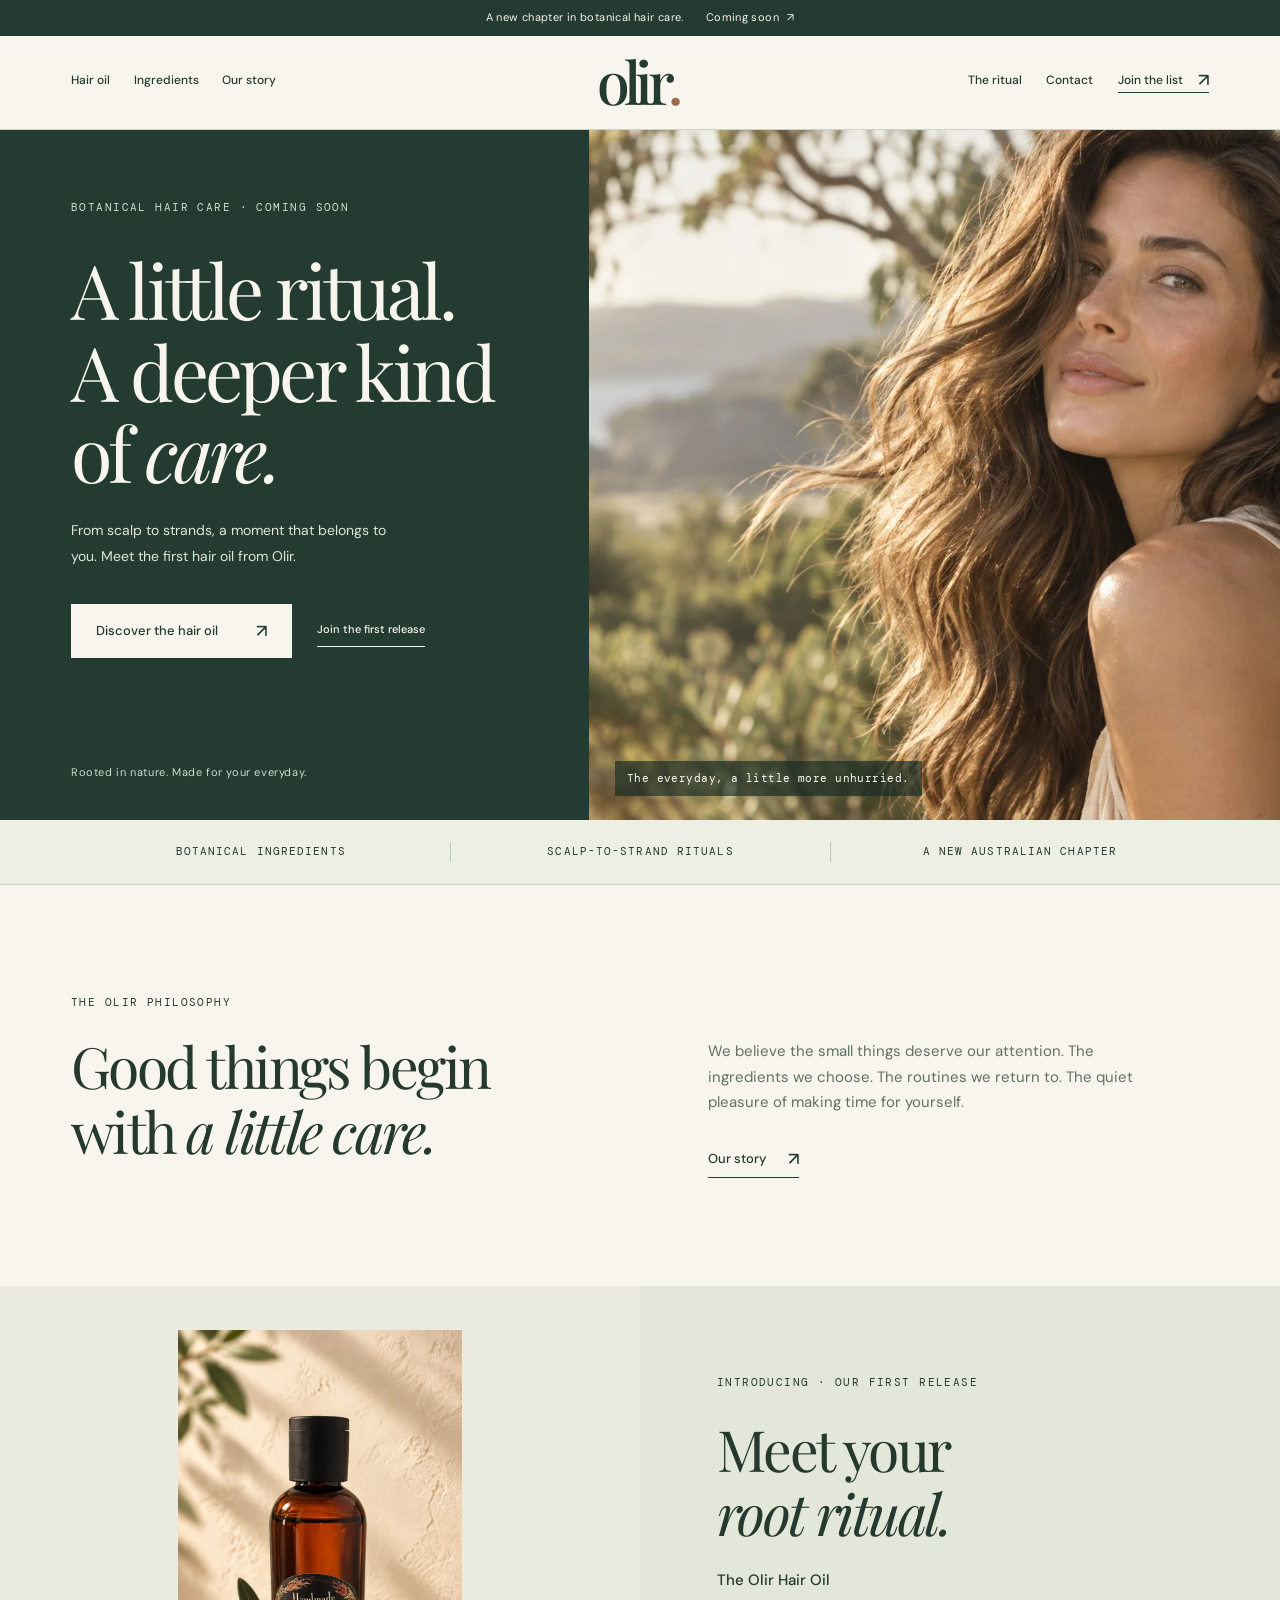
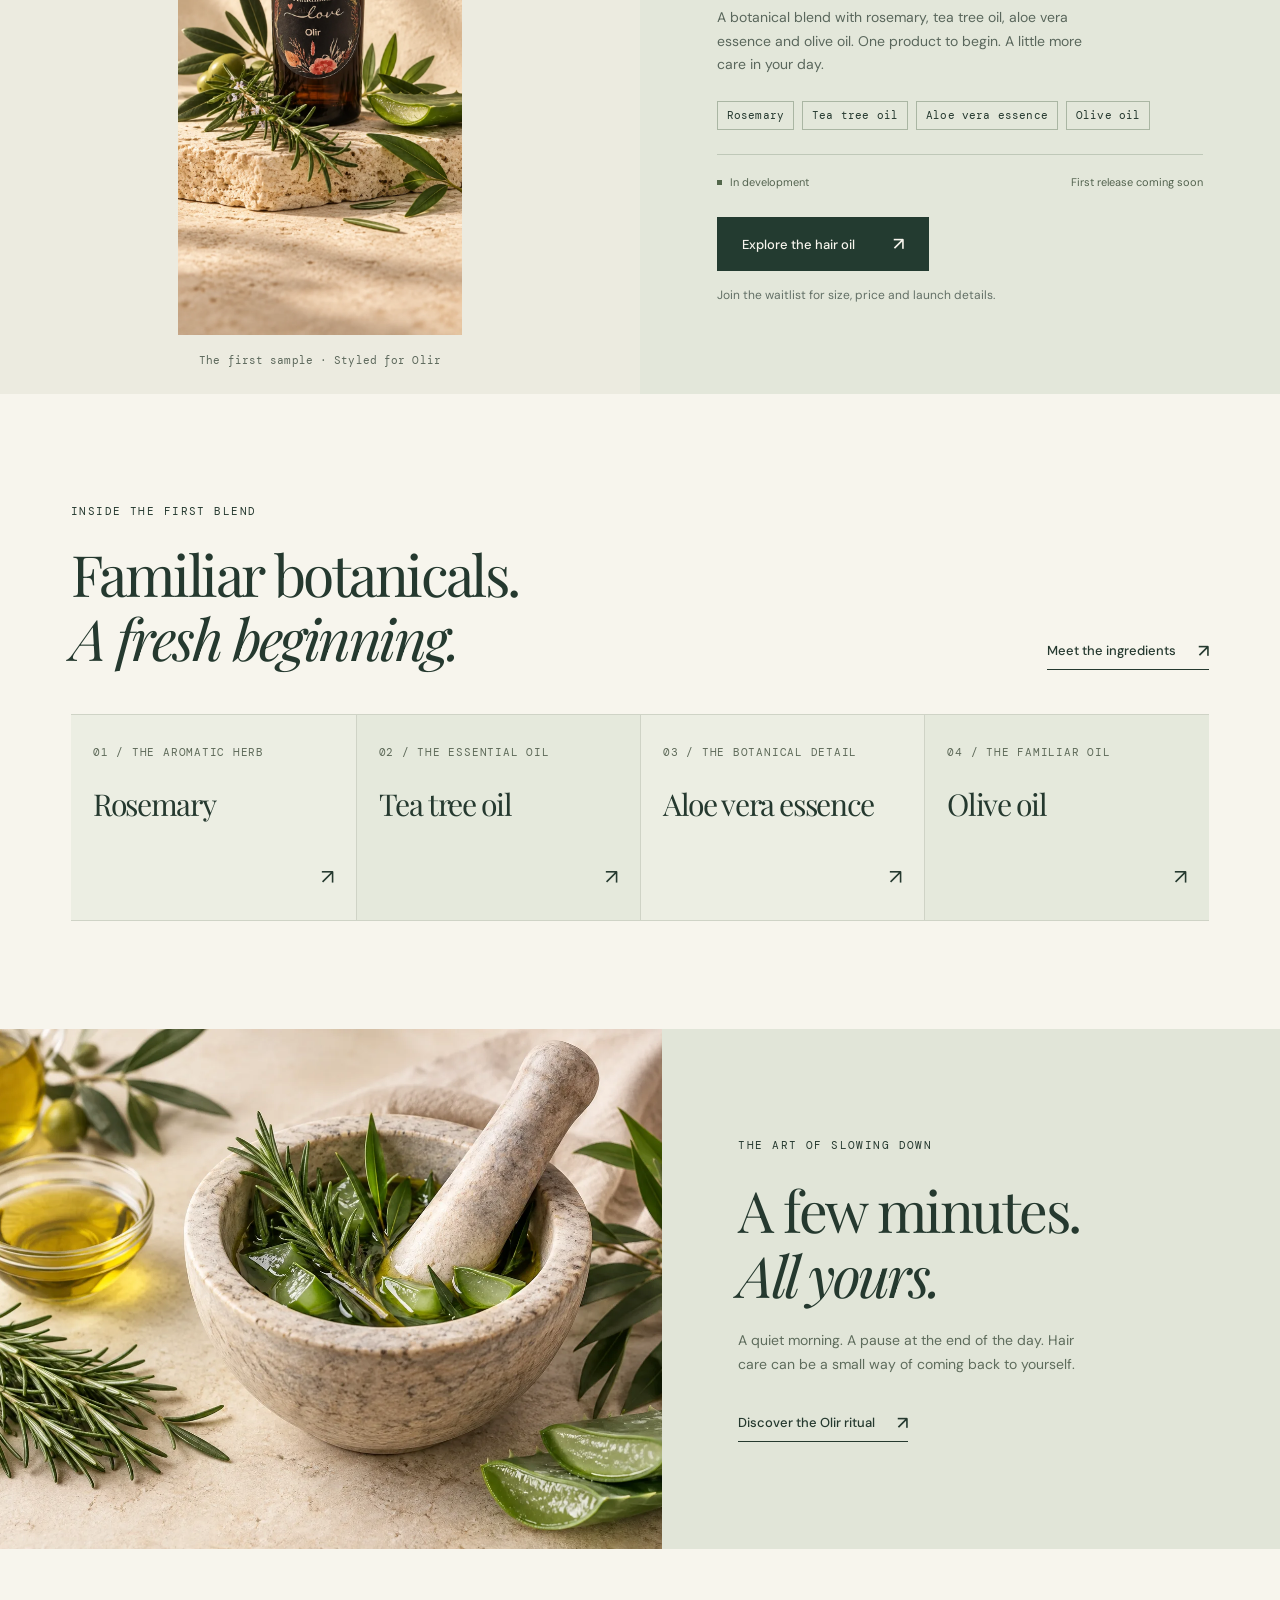
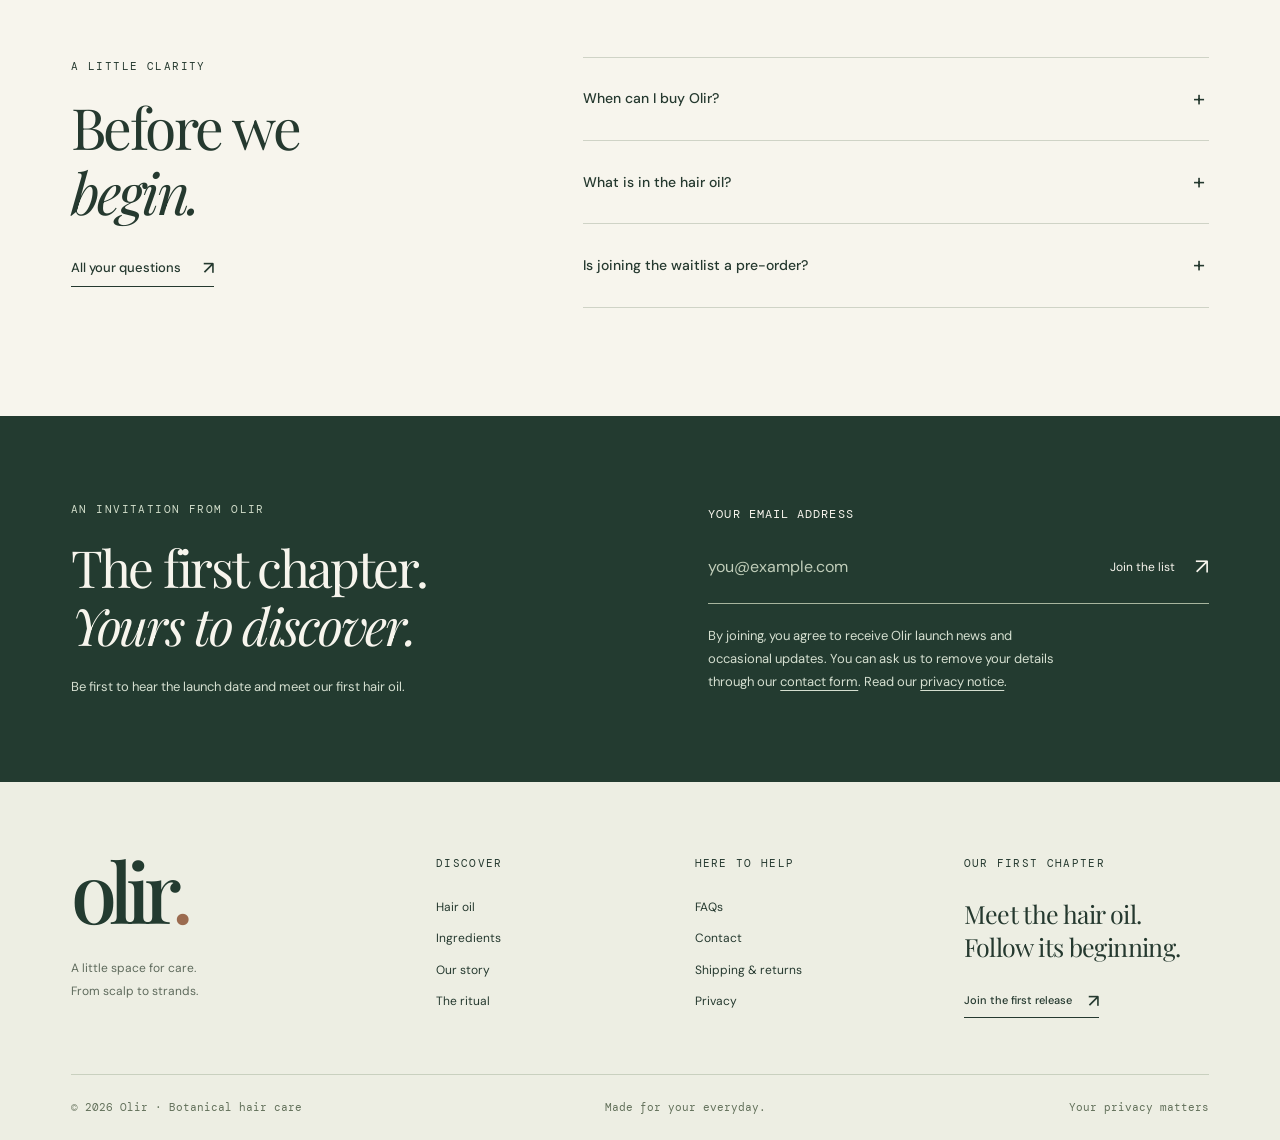
==== commit 40221321: "Vary Olir imagery across ritual and ingredient pages" ====
--- a/index.html
+++ b/index.html
@@ -11,13 +11,16 @@
   <meta property="og:description" content="Meet Olir, a botanical hair oil in development for your everyday ritual. Discover the ingredients and join the first-release list.">
   <meta property="og:type" content="website">
   <meta property="og:url" content="https://olir.com.au/">
+  <meta property="og:image" content="https://olir.com.au/assets/olir-bottle.webp">
+  <meta property="og:image:alt" content="The Olir sample hair oil bottle, styled with botanicals">
+  <meta name="twitter:card" content="summary_large_image">
   
   <link rel="icon" href="favicon.svg" type="image/svg+xml">
   <link rel="preconnect" href="https://fonts.googleapis.com">
   <link rel="preconnect" href="https://fonts.gstatic.com" crossorigin>
   <link href="https://fonts.googleapis.com/css2?family=DM+Sans:wght@400;500;600;700&family=DM+Mono:wght@400;500&family=Playfair+Display:ital,wght@0,400;0,500;1,400;1,500&display=swap" rel="stylesheet">
-  <link rel="stylesheet" href="design.css?v=olir-20260919-02">
-  <script src="script.js?v=olir-20260919-02" defer></script>
+  <link rel="stylesheet" href="design.css?v=olir-20260920-04">
+  <script src="script.js?v=olir-20260920-04" defer></script>
 </head>
 <body class="page-index">
 
@@ -38,7 +41,7 @@
     <section class="editorial-intro section"><p class="eyebrow">The Olir philosophy</p><h2>Good things begin<br>with <em>a little care.</em></h2><div><p>We believe the small things deserve our attention. The ingredients we choose. The routines we return to. The quiet pleasure of making time for yourself.</p><a href="about.html" class="text-link">Our story <span aria-hidden="true">↗</span></a></div></section>
     <section class="product-feature"><figure class="product-frame"><img src="assets/olir-bottle.webp" width="858" height="1834" alt="The full Olir sample bottle, styled with rosemary, olive leaves and aloe" loading="lazy" decoding="async"><figcaption>The first sample · Styled for Olir</figcaption></figure><div class="product-feature-copy"><p class="eyebrow">Introducing · Our first release</p><h2>Meet your<br><em>root ritual.</em></h2><p class="product-name">The Olir Hair Oil</p><p>A botanical blend with rosemary, tea tree oil, aloe vera essence and olive oil. One product to begin. A little more care in your day.</p><div class="ingredient-tags"><span>Rosemary</span><span>Tea tree oil</span><span>Aloe vera essence</span><span>Olive oil</span></div><div class="release-line"><span>In development</span><span>First release coming soon</span></div><a href="product.html" class="button">Explore the hair oil <span aria-hidden="true">↗</span></a><p class="fineprint">Join the waitlist for size, price and launch details.</p></div></section>
     <section class="ingredient-edit section"><div class="section-heading"><div><p class="eyebrow">Inside the first blend</p><h2>Familiar botanicals.<br><em>A fresh beginning.</em></h2></div><a href="ingredients.html" class="text-link">Meet the ingredients <span aria-hidden="true">↗</span></a></div><div class="botanical-list"><a href="ingredients.html#ingredient-01" class="botanical-item"><span class="eyebrow">01 / The aromatic herb</span><h3>Rosemary</h3><span class="botanical-arrow" aria-hidden="true">↗</span></a><a href="ingredients.html#ingredient-02" class="botanical-item"><span class="eyebrow">02 / The essential oil</span><h3>Tea tree oil</h3><span class="botanical-arrow" aria-hidden="true">↗</span></a><a href="ingredients.html#ingredient-03" class="botanical-item"><span class="eyebrow">03 / The botanical detail</span><h3>Aloe vera essence</h3><span class="botanical-arrow" aria-hidden="true">↗</span></a><a href="ingredients.html#ingredient-04" class="botanical-item"><span class="eyebrow">04 / The familiar oil</span><h3>Olive oil</h3><span class="botanical-arrow" aria-hidden="true">↗</span></a></div></section>
-    <section class="ritual-feature"><picture class="ritual-photo"><source media="(max-width: 700px)" srcset="assets/olir-hair-mobile.webp"><img src="assets/olir-hair.webp" width="1672" height="941" alt="Long, flowing hair in the afternoon light among eucalyptus trees" loading="lazy" decoding="async"></picture><div class="ritual-copy"><p class="eyebrow">The art of slowing down</p><h2>A few minutes.<br><em>All yours.</em></h2><p>A quiet morning. A pause at the end of the day. Hair care can be a small way of coming back to yourself.</p><a class="text-link" href="ritual.html">Discover the Olir ritual <span aria-hidden="true">↗</span></a></div></section>
+    <section class="ritual-feature"><picture class="ritual-photo"><source media="(max-width: 700px)" srcset="assets/olir-mortar-ritual-mobile.webp"><img src="assets/olir-mortar-ritual.webp" width="1536" height="1024" alt="Rosemary, aloe vera, tea tree leaves and olive oil being blended in a stone mortar and pestle" loading="lazy" decoding="async"></picture><div class="ritual-copy"><p class="eyebrow">The art of slowing down</p><h2>A few minutes.<br><em>All yours.</em></h2><p>A quiet morning. A pause at the end of the day. Hair care can be a small way of coming back to yourself.</p><a class="text-link" href="ritual.html">Discover the Olir ritual <span aria-hidden="true">↗</span></a></div></section>
     <section class="faq-section section"><div><p class="eyebrow">A little clarity</p><h2>Before we<br><em>begin.</em></h2><a href="faq.html" class="text-link">All your questions <span aria-hidden="true">↗</span></a></div><div class="accordion"><details><summary>When can I buy Olir?<span aria-hidden="true">+</span></summary><div class="answer"><p>Our first hair oil is in development. Join the waitlist for the launch date, size, price and release details as they are confirmed.</p></div></details><details><summary>What is in the hair oil?<span aria-hidden="true">+</span></summary><div class="answer"><p>Rosemary, tea tree oil, aloe vera essence and olive oil are the four key ingredients in our current sample. We will share the complete ingredient list before launch.</p></div></details><details><summary>Is joining the waitlist a pre-order?<span aria-hidden="true">+</span></summary><div class="answer"><p>No. Joining is free and does not reserve a bottle, place an order or take a payment. It simply keeps you in the loop.</p></div></details></div></section><section class="waitlist" id="waitlist"><div><p class="eyebrow">An invitation from Olir</p><h2>The first chapter.<br><em>Yours to discover.</em></h2><p>Be first to hear the launch date and meet our first hair oil.</p></div><div class="waitlist-form"><form name="olir-waitlist" method="POST" data-netlify="true" netlify-honeypot="bot-field" action="/thanks.html"><input type="hidden" name="form-name" value="olir-waitlist"><p class="honeypot" hidden><label>Leave this empty <input name="bot-field" tabindex="-1" autocomplete="off"></label></p><label for="waitlist-email">Your email address</label><div class="email-row"><input id="waitlist-email" name="email" type="email" autocomplete="email" placeholder="you@example.com" required maxlength="254"><button type="submit" aria-label="Join the Olir waitlist">Join the list <span aria-hidden="true">↗</span></button></div></form><p class="fineprint">By joining, you agree to receive Olir launch news and occasional updates. You can ask us to remove your details through our <a href="contact.html">contact form</a>. Read our <a href="privacy.html">privacy notice</a>.</p></div></section></main>
 <footer class="site-footer"><div class="footer-top"><div class="footer-intro"><a class="wordmark" href="index.html" aria-label="Olir home">olir<span class="wordmark-dot" aria-hidden="true">.</span></a><p>A little space for care.<br>From scalp to strands.</p></div><div><h2 class="eyebrow">Discover</h2><a href="product.html">Hair oil</a><a href="ingredients.html">Ingredients</a><a href="about.html">Our story</a><a href="ritual.html">The ritual</a></div><div><h2 class="eyebrow">Here to help</h2><a href="faq.html">FAQs</a><a href="contact.html">Contact</a><a href="shipping-returns.html">Shipping & returns</a><a href="privacy.html">Privacy</a></div><div class="footer-note"><h2 class="eyebrow">Our first chapter</h2><p>Meet the hair oil.<br>Follow its beginning.</p><a class="text-link" href="product.html#waitlist">Join the first release <span aria-hidden="true">↗</span></a></div></div><div class="footer-bottom"><span>© 2026 Olir · Botanical hair care</span><span>Made for your everyday.</span><a href="privacy.html">Your privacy matters</a></div></footer>
 </body>
--- a/design.css
+++ b/design.css
@@ -193,6 +193,11 @@
 .page-intro h1 { margin-top: 27px; font-size: clamp(50px, 5.8vw, 82px); }
 .intro-text { max-width: 510px; margin-top: 29px; color: var(--muted); font-size: 14px; }
 .ingredient-story { display: grid; grid-template-columns: 1fr 1.1fr; gap: 13%; align-items: start; }
+.ingredient-visual { display: grid; grid-template-columns: 1.25fr .75fr; align-items: center; gap: 8%; padding: 0 var(--gutter) 78px; background: var(--sage); border-bottom: 1px solid var(--line); }
+.ingredient-photo { display: block; min-height: 430px; overflow: hidden; background: #dbe3d3; }
+.ingredient-photo img { width: 100%; height: 100%; min-height: 430px; object-fit: cover; object-position: center; }
+.ingredient-visual h2 { margin: 21px 0 17px; font-size: clamp(34px, 3.8vw, 54px); }
+.ingredient-visual p:not(.eyebrow) { max-width: 330px; color: var(--muted); font-size: 14px; }
 .ingredient-story-intro h2 { margin-top: 22px; }
 .ingredient-story-intro > p:not(.eyebrow) { max-width: 390px; margin-top: 25px; font-size: 14px; color: var(--muted); }
 .ingredient-story-intro .text-link { margin-top: 25px; }
@@ -233,6 +238,7 @@
 .wide-photo { padding: 0 var(--gutter); }
 .wide-photo picture, .wide-photo img { width: 100%; }
 .wide-photo img { height: 520px; object-fit: cover; object-position: 50% 44%; }
+.botanical-wide img { object-position: center; }
 .values-section .section-heading { align-items: flex-start; justify-content: flex-start; gap: 8%; }
 .values-section .section-heading > .eyebrow { flex: 0 0 25%; margin-top: 9px; }
 .values-grid { display: grid; grid-template-columns: repeat(3, minmax(0,1fr)); gap: 50px; margin-top: 58px; }
@@ -344,6 +350,8 @@
   .product-detail .product-frame img { height: 580px; }
   .release-card { padding: 21px; }
   .release-card .button { gap: 16px; font-size: 12px; padding: 13px 15px; }
+  .ingredient-visual { gap: 6%; padding-bottom: 62px; }
+  .ingredient-photo, .ingredient-photo img { min-height: 380px; }
   .ingredient-story { gap: 8%; }
   .ingredient-rows article { gap: 14px; grid-template-columns: 25px 1fr; }
   .note-band { grid-template-columns: .7fr 1.4fr; gap: 24px 35px; }
@@ -464,6 +472,11 @@
   .page-intro { padding: 48px var(--gutter) 52px; }
   .page-intro h1 { margin-top: 24px; font-size: clamp(43px, 11.2vw, 62px); line-height: 1.15; }
   .intro-text { font-size: 13px; max-width: 410px; margin-top: 24px; }
+  .ingredient-visual { grid-template-columns: 1fr; gap: 31px; padding: 0 0 50px; }
+  .ingredient-visual > div { padding: 0 var(--gutter); }
+  .ingredient-photo, .ingredient-photo img { min-height: 0; height: 88vw; max-height: 520px; }
+  .ingredient-visual h2 { font-size: 39px; }
+  .ingredient-visual p:not(.eyebrow) { font-size: 13px; }
   .ingredient-story { grid-template-columns: 1fr; gap: 38px; }
   .ingredient-story-intro > p:not(.eyebrow) { font-size: 13px; }
   .ingredient-rows article { padding: 28px 0; gap: 19px; grid-template-columns: 25px 1fr; }
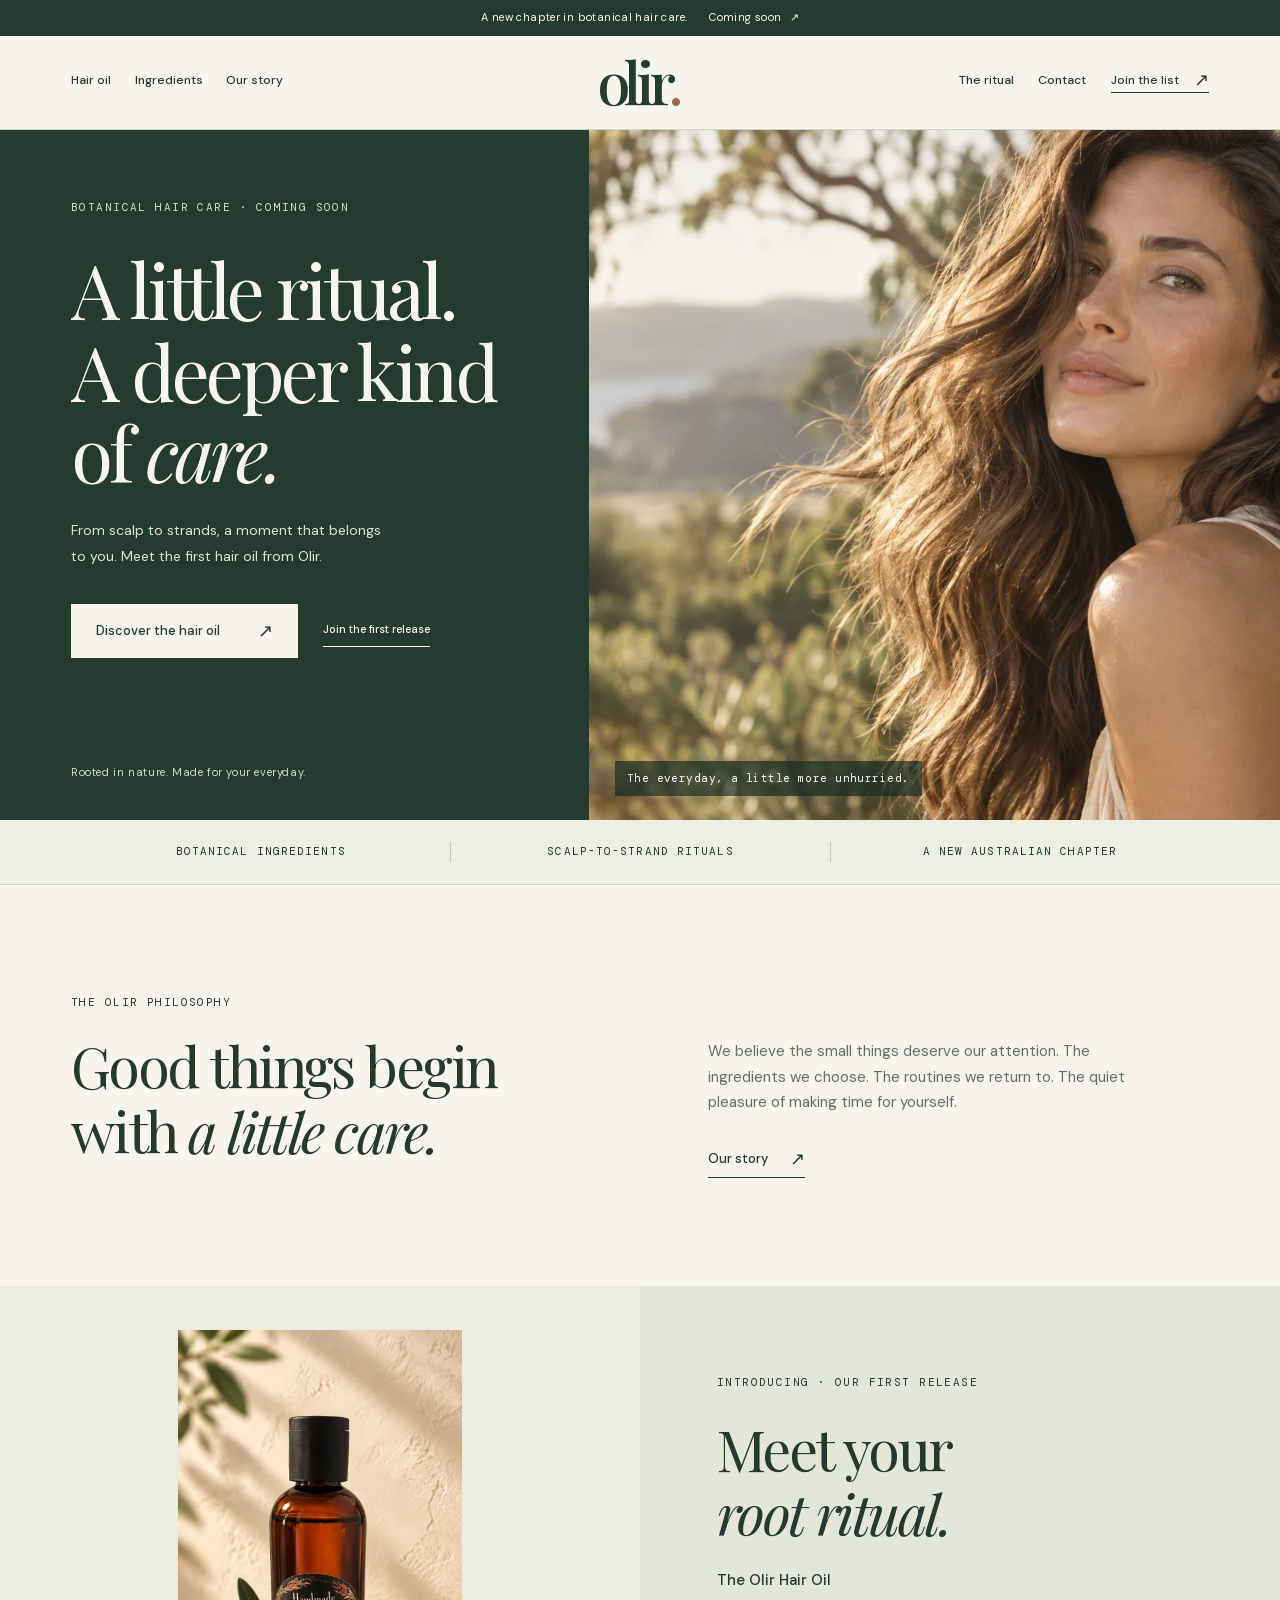
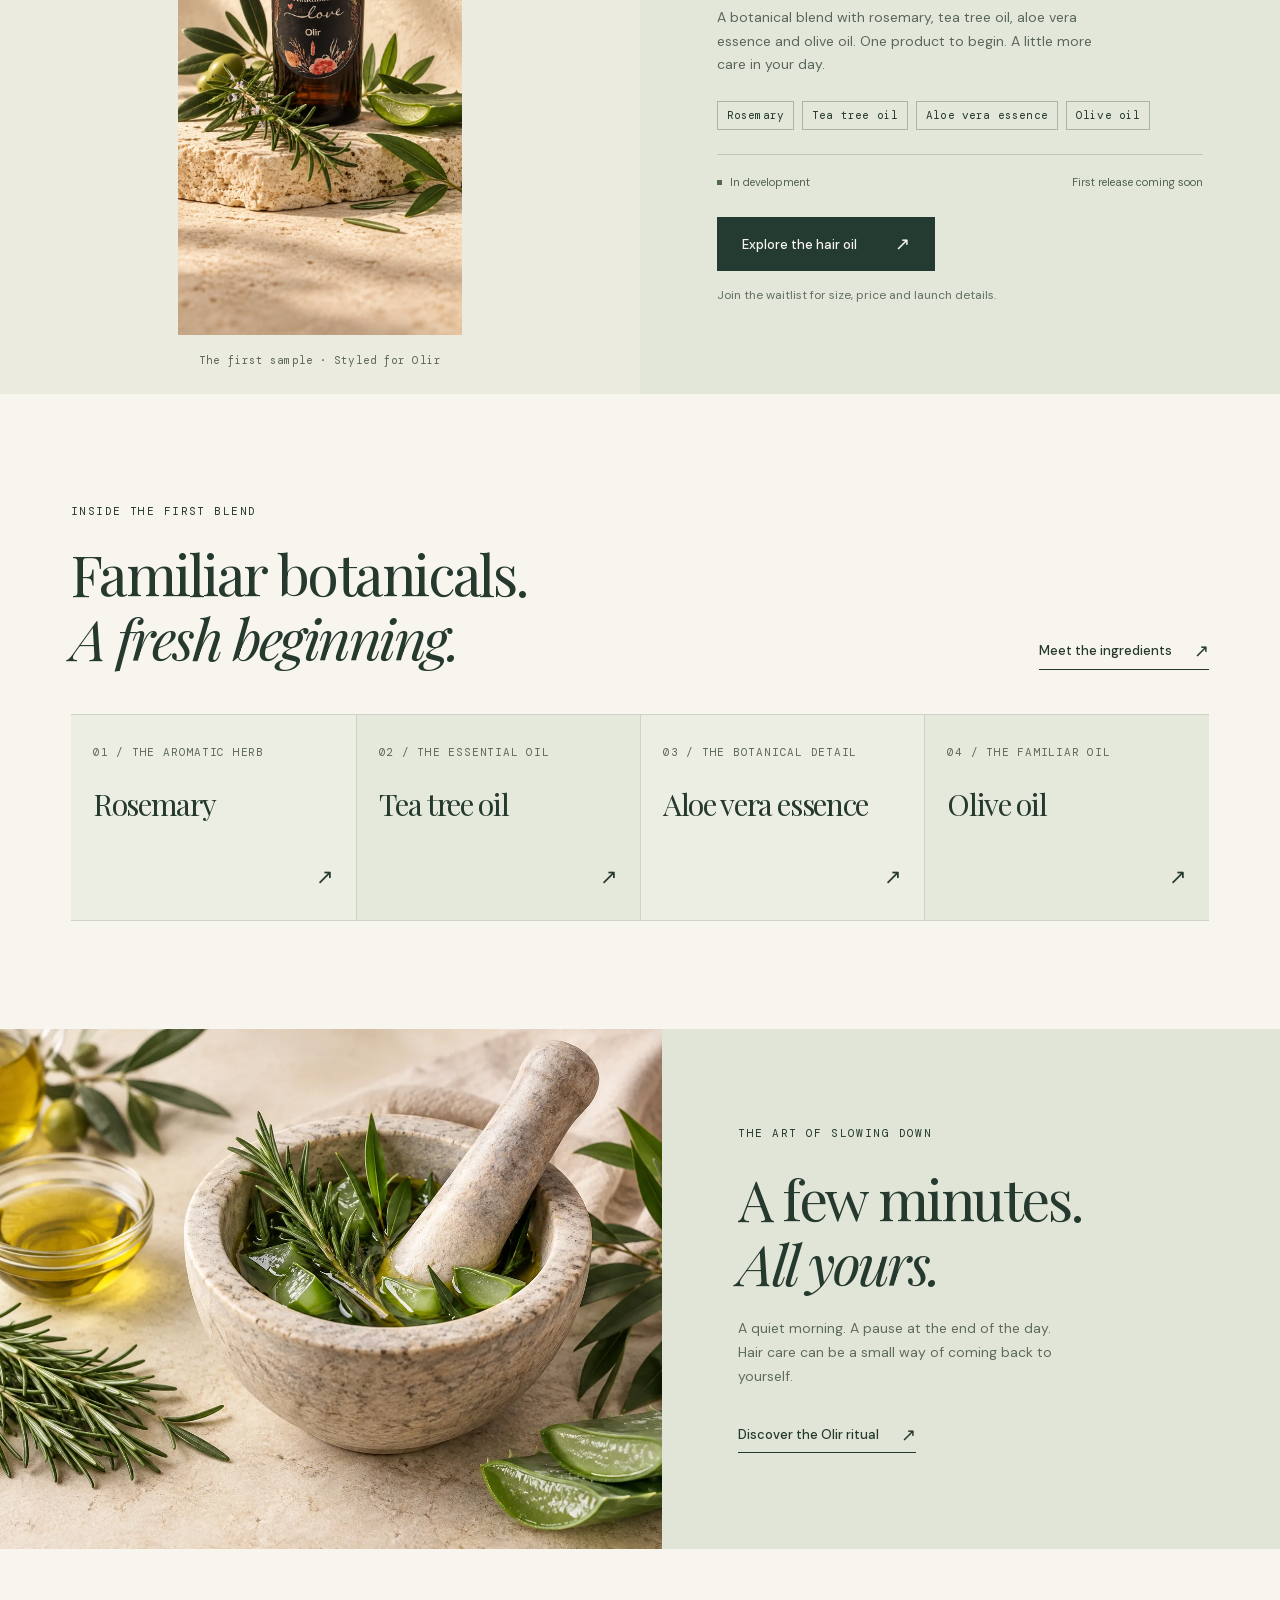
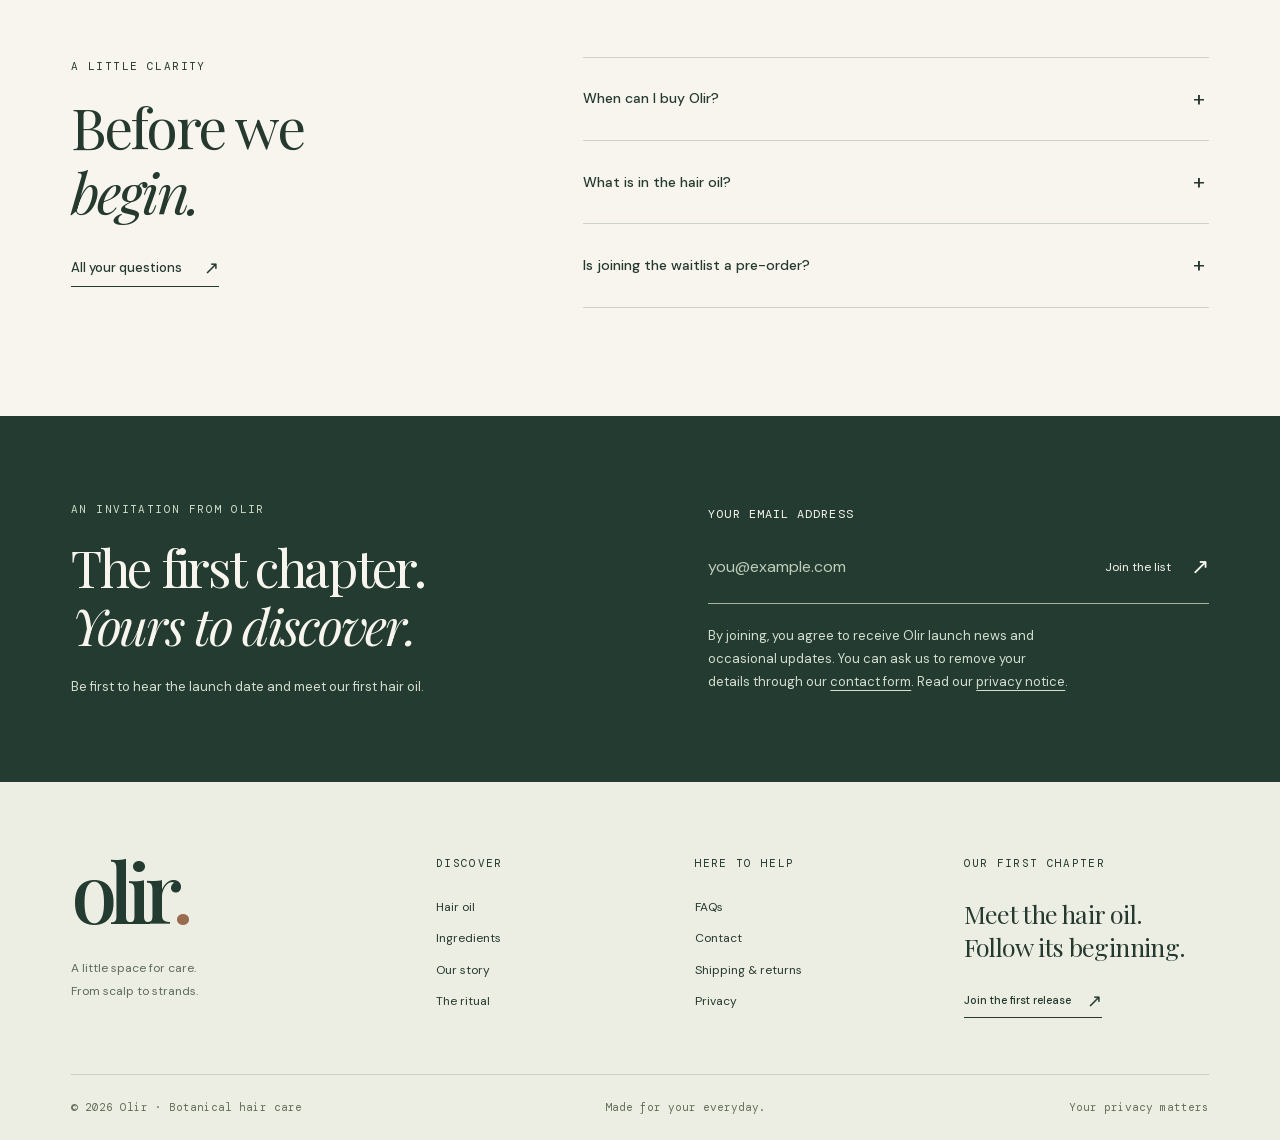
==== commit d3c3ed59: "Implement UX, Schema.org, and self-hosted fonts" ====
--- a/index.html
+++ b/index.html
@@ -6,6 +6,7 @@
   <title>Olir — Botanical hair care. A little space for you.</title>
   <meta name="description" content="Meet Olir, a botanical hair oil in development for your everyday ritual. Discover the ingredients and join the first-release list.">
   <meta name="theme-color" content="#233b30">
+  <meta name="google-site-verification" content="YOUR_SEARCH_CONSOLE_VERIFICATION_CODE_HERE">
   <link rel="canonical" href="https://olir.com.au/">
   <meta property="og:title" content="Olir — Botanical hair care. A little space for you.">
   <meta property="og:description" content="Meet Olir, a botanical hair oil in development for your everyday ritual. Discover the ingredients and join the first-release list.">
@@ -16,10 +17,19 @@
   <meta name="twitter:card" content="summary_large_image">
   
   <link rel="icon" href="favicon.svg" type="image/svg+xml">
-  <link rel="preconnect" href="https://fonts.googleapis.com">
-  <link rel="preconnect" href="https://fonts.gstatic.com" crossorigin>
-  <link href="https://fonts.googleapis.com/css2?family=DM+Sans:wght@400;500;600;700&family=DM+Mono:wght@400;500&family=Playfair+Display:ital,wght@0,400;0,500;1,400;1,500&display=swap" rel="stylesheet">
+  <link rel="apple-touch-icon" href="apple-touch-icon.png">
   <link rel="stylesheet" href="design.css?v=olir-20260920-04">
+  <script type="application/ld+json">
+  {
+    "@context": "https://schema.org",
+    "@type": "Organization",
+    "name": "Olir",
+    "url": "https://olir.com.au/",
+    "logo": "https://olir.com.au/favicon.svg"
+  }
+  </script>
+  
+  
   <script src="script.js?v=olir-20260920-04" defer></script>
 </head>
 <body class="page-index">
@@ -38,11 +48,11 @@
   </dialog>
 <main id="main" tabindex="-1"><section class="hero"><div class="hero-copy"><p class="eyebrow">Botanical hair care · Coming soon</p><h1>A little ritual.<br>A deeper kind<br>of <em>care.</em></h1><p>From scalp to strands, a moment that belongs to you. Meet the first hair oil from Olir.</p><div class="hero-actions"><a class="button button-light" href="product.html">Discover the hair oil <span aria-hidden="true">↗</span></a><a class="quiet-link" href="#waitlist">Join the first release</a></div><span class="hero-footnote">Rooted in nature. Made for your everyday.</span></div><div class="hero-art"><picture class="hero-photo"><source media="(max-width: 700px)" srcset="assets/olir-hair-mobile.webp"><img src="assets/olir-hair.webp" width="1672" height="941" alt="Long, flowing hair in the afternoon light among eucalyptus trees" fetchpriority="high" decoding="async"></picture><span class="image-caption">The everyday, a little more unhurried.</span></div></section>
     <div class="brand-strip"><span>Botanical ingredients</span><span>Scalp-to-strand rituals</span><span>A new Australian chapter</span></div>
-    <section class="editorial-intro section"><p class="eyebrow">The Olir philosophy</p><h2>Good things begin<br>with <em>a little care.</em></h2><div><p>We believe the small things deserve our attention. The ingredients we choose. The routines we return to. The quiet pleasure of making time for yourself.</p><a href="about.html" class="text-link">Our story <span aria-hidden="true">↗</span></a></div></section>
+    <section class="editorial-intro section reveal"><p class="eyebrow">The Olir philosophy</p><h2>Good things begin<br>with <em>a little care.</em></h2><div><p>We believe the small things deserve our attention. The ingredients we choose. The routines we return to. The quiet pleasure of making time for yourself.</p><a href="about.html" class="text-link">Our story <span aria-hidden="true">↗</span></a></div></section>
     <section class="product-feature"><figure class="product-frame"><img src="assets/olir-bottle.webp" width="858" height="1834" alt="The full Olir sample bottle, styled with rosemary, olive leaves and aloe" loading="lazy" decoding="async"><figcaption>The first sample · Styled for Olir</figcaption></figure><div class="product-feature-copy"><p class="eyebrow">Introducing · Our first release</p><h2>Meet your<br><em>root ritual.</em></h2><p class="product-name">The Olir Hair Oil</p><p>A botanical blend with rosemary, tea tree oil, aloe vera essence and olive oil. One product to begin. A little more care in your day.</p><div class="ingredient-tags"><span>Rosemary</span><span>Tea tree oil</span><span>Aloe vera essence</span><span>Olive oil</span></div><div class="release-line"><span>In development</span><span>First release coming soon</span></div><a href="product.html" class="button">Explore the hair oil <span aria-hidden="true">↗</span></a><p class="fineprint">Join the waitlist for size, price and launch details.</p></div></section>
-    <section class="ingredient-edit section"><div class="section-heading"><div><p class="eyebrow">Inside the first blend</p><h2>Familiar botanicals.<br><em>A fresh beginning.</em></h2></div><a href="ingredients.html" class="text-link">Meet the ingredients <span aria-hidden="true">↗</span></a></div><div class="botanical-list"><a href="ingredients.html#ingredient-01" class="botanical-item"><span class="eyebrow">01 / The aromatic herb</span><h3>Rosemary</h3><span class="botanical-arrow" aria-hidden="true">↗</span></a><a href="ingredients.html#ingredient-02" class="botanical-item"><span class="eyebrow">02 / The essential oil</span><h3>Tea tree oil</h3><span class="botanical-arrow" aria-hidden="true">↗</span></a><a href="ingredients.html#ingredient-03" class="botanical-item"><span class="eyebrow">03 / The botanical detail</span><h3>Aloe vera essence</h3><span class="botanical-arrow" aria-hidden="true">↗</span></a><a href="ingredients.html#ingredient-04" class="botanical-item"><span class="eyebrow">04 / The familiar oil</span><h3>Olive oil</h3><span class="botanical-arrow" aria-hidden="true">↗</span></a></div></section>
+    <section class="ingredient-edit section reveal"><div class="section-heading"><div><p class="eyebrow">Inside the first blend</p><h2>Familiar botanicals.<br><em>A fresh beginning.</em></h2></div><a href="ingredients.html" class="text-link">Meet the ingredients <span aria-hidden="true">↗</span></a></div><div class="botanical-list"><a href="ingredients.html#ingredient-01" class="botanical-item"><span class="eyebrow">01 / The aromatic herb</span><h3>Rosemary</h3><span class="botanical-arrow" aria-hidden="true">↗</span></a><a href="ingredients.html#ingredient-02" class="botanical-item"><span class="eyebrow">02 / The essential oil</span><h3>Tea tree oil</h3><span class="botanical-arrow" aria-hidden="true">↗</span></a><a href="ingredients.html#ingredient-03" class="botanical-item"><span class="eyebrow">03 / The botanical detail</span><h3>Aloe vera essence</h3><span class="botanical-arrow" aria-hidden="true">↗</span></a><a href="ingredients.html#ingredient-04" class="botanical-item"><span class="eyebrow">04 / The familiar oil</span><h3>Olive oil</h3><span class="botanical-arrow" aria-hidden="true">↗</span></a></div></section>
     <section class="ritual-feature"><picture class="ritual-photo"><source media="(max-width: 700px)" srcset="assets/olir-mortar-ritual-mobile.webp"><img src="assets/olir-mortar-ritual.webp" width="1536" height="1024" alt="Rosemary, aloe vera, tea tree leaves and olive oil being blended in a stone mortar and pestle" loading="lazy" decoding="async"></picture><div class="ritual-copy"><p class="eyebrow">The art of slowing down</p><h2>A few minutes.<br><em>All yours.</em></h2><p>A quiet morning. A pause at the end of the day. Hair care can be a small way of coming back to yourself.</p><a class="text-link" href="ritual.html">Discover the Olir ritual <span aria-hidden="true">↗</span></a></div></section>
-    <section class="faq-section section"><div><p class="eyebrow">A little clarity</p><h2>Before we<br><em>begin.</em></h2><a href="faq.html" class="text-link">All your questions <span aria-hidden="true">↗</span></a></div><div class="accordion"><details><summary>When can I buy Olir?<span aria-hidden="true">+</span></summary><div class="answer"><p>Our first hair oil is in development. Join the waitlist for the launch date, size, price and release details as they are confirmed.</p></div></details><details><summary>What is in the hair oil?<span aria-hidden="true">+</span></summary><div class="answer"><p>Rosemary, tea tree oil, aloe vera essence and olive oil are the four key ingredients in our current sample. We will share the complete ingredient list before launch.</p></div></details><details><summary>Is joining the waitlist a pre-order?<span aria-hidden="true">+</span></summary><div class="answer"><p>No. Joining is free and does not reserve a bottle, place an order or take a payment. It simply keeps you in the loop.</p></div></details></div></section><section class="waitlist" id="waitlist"><div><p class="eyebrow">An invitation from Olir</p><h2>The first chapter.<br><em>Yours to discover.</em></h2><p>Be first to hear the launch date and meet our first hair oil.</p></div><div class="waitlist-form"><form name="olir-waitlist" method="POST" data-netlify="true" netlify-honeypot="bot-field" action="/thanks.html"><input type="hidden" name="form-name" value="olir-waitlist"><p class="honeypot" hidden><label>Leave this empty <input name="bot-field" tabindex="-1" autocomplete="off"></label></p><label for="waitlist-email">Your email address</label><div class="email-row"><input id="waitlist-email" name="email" type="email" autocomplete="email" placeholder="you@example.com" required maxlength="254"><button type="submit" aria-label="Join the Olir waitlist">Join the list <span aria-hidden="true">↗</span></button></div></form><p class="fineprint">By joining, you agree to receive Olir launch news and occasional updates. You can ask us to remove your details through our <a href="contact.html">contact form</a>. Read our <a href="privacy.html">privacy notice</a>.</p></div></section></main>
+    <section class="faq-section section reveal"><div><p class="eyebrow">A little clarity</p><h2>Before we<br><em>begin.</em></h2><a href="faq.html" class="text-link">All your questions <span aria-hidden="true">↗</span></a></div><div class="accordion"><details><summary>When can I buy Olir?<span aria-hidden="true">+</span></summary><div class="answer"><p>Our first hair oil is in development. Join the waitlist for the launch date, size, price and release details as they are confirmed.</p></div></details><details><summary>What is in the hair oil?<span aria-hidden="true">+</span></summary><div class="answer"><p>Rosemary, tea tree oil, aloe vera essence and olive oil are the four key ingredients in our current sample. We will share the complete ingredient list before launch.</p></div></details><details><summary>Is joining the waitlist a pre-order?<span aria-hidden="true">+</span></summary><div class="answer"><p>No. Joining is free and does not reserve a bottle, place an order or take a payment. It simply keeps you in the loop.</p></div></details></div></section><section class="waitlist" id="waitlist"><div><p class="eyebrow">An invitation from Olir</p><h2>The first chapter.<br><em>Yours to discover.</em></h2><p>Be first to hear the launch date and meet our first hair oil.</p></div><div class="waitlist-form"><form name="olir-waitlist" method="POST" data-netlify="true" netlify-honeypot="bot-field" action="/thanks.html"><input type="hidden" name="form-name" value="olir-waitlist"><p class="honeypot" hidden><label>Leave this empty <input name="bot-field" tabindex="-1" autocomplete="off"></label></p><label for="waitlist-email">Your email address</label><div class="email-row"><input id="waitlist-email" name="email" type="email" autocomplete="email" placeholder="you@example.com" required maxlength="254"><button type="submit" aria-label="Join the Olir waitlist">Join the list <span aria-hidden="true">↗</span></button></div></form><p class="fineprint">By joining, you agree to receive Olir launch news and occasional updates. You can ask us to remove your details through our <a href="contact.html">contact form</a>. Read our <a href="privacy.html">privacy notice</a>.</p></div></section></main>
 <footer class="site-footer"><div class="footer-top"><div class="footer-intro"><a class="wordmark" href="index.html" aria-label="Olir home">olir<span class="wordmark-dot" aria-hidden="true">.</span></a><p>A little space for care.<br>From scalp to strands.</p></div><div><h2 class="eyebrow">Discover</h2><a href="product.html">Hair oil</a><a href="ingredients.html">Ingredients</a><a href="about.html">Our story</a><a href="ritual.html">The ritual</a></div><div><h2 class="eyebrow">Here to help</h2><a href="faq.html">FAQs</a><a href="contact.html">Contact</a><a href="shipping-returns.html">Shipping & returns</a><a href="privacy.html">Privacy</a></div><div class="footer-note"><h2 class="eyebrow">Our first chapter</h2><p>Meet the hair oil.<br>Follow its beginning.</p><a class="text-link" href="product.html#waitlist">Join the first release <span aria-hidden="true">↗</span></a></div></div><div class="footer-bottom"><span>© 2026 Olir · Botanical hair care</span><span>Made for your everyday.</span><a href="privacy.html">Your privacy matters</a></div></footer>
 </body>
 </html>
--- a/design.css
+++ b/design.css
@@ -447,66 +447,67 @@
   .accordion summary { font-size: 13px; padding: 21px 0; gap: 17px; }
   .answer { padding-right: 15px; font-size: 13px; }
   .waitlist { grid-template-columns: 1fr; gap: 36px; padding: 54px var(--gutter) 58px; }
+  .desktop-nav a, .header-invite, .menu-support a { padding: 10px 0; }
   .waitlist h2 { font-size: 41px; }
-  .waitlist > div > p:not(.eyebrow) { font-size: 12px; max-width: 350px; }
-  .waitlist-form label { font-size: 12px; margin-bottom: 9px; }
-  .email-row button { font-size: 11px; gap: 18px; }
-  .waitlist-form .fineprint { font-size: 12px; }
+  .waitlist > div > p:not(.eyebrow) { font-size: 13px; max-width: 350px; }
+  .waitlist-form label { font-size: 13px; margin-bottom: 9px; }
+  .email-row button { font-size: 13px; gap: 18px; padding: 15px; }
+  .waitlist-form .fineprint { font-size: 13px; }
   .invite { padding: 60px var(--gutter); }
   .invite h2 { font-size: 43px; }
-  .breadcrumbs { padding-top: 19px; padding-bottom: 19px; font-size: 11px; }
+  .breadcrumbs { padding-top: 19px; padding-bottom: 19px; font-size: 13px; }
   .product-detail { grid-template-columns: 1fr; gap: 0; padding: 0 0 58px; }
   .product-detail .product-frame { min-height: 0; padding: 26px 24px 20px; }
   .product-detail .product-frame img { height: 505px; max-width: 350px; }
-  .product-detail .product-frame figcaption { max-width: 300px; font-size: 11px; }
+  .product-detail .product-frame figcaption { max-width: 300px; font-size: 12px; }
   .product-detail-copy { padding: 37px var(--gutter) 0; }
-  .product-detail-copy h1 { font-size: 48px; }
+  .product-detail-copy h1 { font-size: 44px; }
   .serif-subtitle { margin-top: 10px; font-size: .65em; }
   .product-lead { margin-top: 25px; font-size: 17px; }
-  .product-detail-copy > p:not(.eyebrow):not(.product-lead) { font-size: 13px; }
+  .product-detail-copy > p:not(.eyebrow):not(.product-lead) { font-size: 14px; }
   .release-card { padding: 22px; margin: 25px 0; }
-  .release-card p { font-size: 12px; }
-  .release-card .button { min-height: 52px; }
-  .product-accordion summary { padding: 19px 0; font-size: 12px; }
+  .release-card p { font-size: 13px; }
+  .release-card .button { min-height: 52px; padding: 15px; }
+  .product-accordion summary { padding: 22px 0; font-size: 14px; }
   .statement h2 { font-size: 36px; margin-top: 22px; }
   .page-intro { padding: 48px var(--gutter) 52px; }
-  .page-intro h1 { margin-top: 24px; font-size: clamp(43px, 11.2vw, 62px); line-height: 1.15; }
-  .intro-text { font-size: 13px; max-width: 410px; margin-top: 24px; }
+  .page-intro h1 { margin-top: 24px; font-size: clamp(40px, 10vw, 56px); line-height: 1.15; }
+  .intro-text { font-size: 14px; max-width: 410px; margin-top: 24px; }
   .ingredient-visual { grid-template-columns: 1fr; gap: 31px; padding: 0 0 50px; }
   .ingredient-visual > div { padding: 0 var(--gutter); }
   .ingredient-photo, .ingredient-photo img { min-height: 0; height: 88vw; max-height: 520px; }
   .ingredient-visual h2 { font-size: 39px; }
-  .ingredient-visual p:not(.eyebrow) { font-size: 13px; }
+  .ingredient-visual p:not(.eyebrow) { font-size: 14px; }
   .ingredient-story { grid-template-columns: 1fr; gap: 38px; }
-  .ingredient-story-intro > p:not(.eyebrow) { font-size: 13px; }
+  .ingredient-story-intro > p:not(.eyebrow) { font-size: 14px; }
   .ingredient-rows article { padding: 28px 0; gap: 19px; grid-template-columns: 25px 1fr; }
   .ingredient-rows h3 { font-size: 32px; }
-  .ingredient-rows article p:not(.eyebrow) { font-size: 12px; }
+  .ingredient-rows article p:not(.eyebrow) { font-size: 14px; }
   .note-band { grid-template-columns: 1fr; gap: 20px; padding: 35px var(--gutter); }
-  .note-band > p { font-size: 12px; }
-  .note-band .text-link { grid-column: auto; justify-self: start; font-size: 11px; }
+  .note-band > p { font-size: 13px; }
+  .note-band .text-link { grid-column: auto; justify-self: start; font-size: 13px; padding: 10px 0; }
   .story-hero { grid-template-columns: 1fr; min-height: 0; }
   .story-hero > div { padding: 0 var(--gutter) 42px; }
   .story-hero .breadcrumbs { padding: 20px 0 32px; }
-  .story-hero h1 { margin-top: 21px; font-size: 57px; }
-  .story-hero > div > p:not(.eyebrow) { margin-top: 22px; font-size: 13px; max-width: 390px; }
+  .story-hero h1 { margin-top: 21px; font-size: 52px; }
+  .story-hero > div > p:not(.eyebrow) { margin-top: 22px; font-size: 14px; max-width: 390px; }
   .story-hero-photo img { min-height: 0; height: 113vw; max-height: 650px; object-position: center 43%; }
   .ritual-intro { grid-template-columns: 1fr; gap: 23px; }
   .ritual-intro > .eyebrow { grid-column: auto; }
-  .ritual-intro > p:not(.eyebrow) { padding-top: 0; font-size: 13px; }
+  .ritual-intro > p:not(.eyebrow) { padding-top: 0; font-size: 14px; }
   .ritual-steps { grid-template-columns: 1fr; gap: 30px; padding-top: 0; }
   .ritual-steps article { padding-top: 22px; }
   .ritual-steps h3 { font-size: 29px; margin-top: 18px; }
   .ritual-steps p { max-width: 450px; }
   .about-hero { grid-template-columns: 1fr; padding: 49px var(--gutter) 37px; gap: 34px; }
-  .about-hero h1 { font-size: clamp(43px, 11.5vw, 66px); margin-top: 25px; }
+  .about-hero h1 { font-size: clamp(40px, 10.5vw, 60px); margin-top: 25px; }
   .about-hero-aside { display: flex; align-items: center; gap: 23px; min-width: 0; padding: 22px 0 0; border-left: 0; border-top: 1px solid #63795e; }
   .edition { font-size: 51px; }
-  .about-hero-aside p { margin: 0; font-size: 11px; }
+  .about-hero-aside p { margin: 0; font-size: 12px; }
   .about-story { grid-template-columns: 1fr; gap: 32px; }
   .about-story h2 { margin-top: 22px; }
-  .prose p { font-size: 13px; }
-  .prose .lead { font-size: 25px; margin-bottom: 22px; }
+  .prose p { font-size: 14px; }
+  .prose .lead { font-size: 23px; margin-bottom: 22px; }
   .wide-photo { padding: 0; }
   .wide-photo img { height: 115vw; max-height: 650px; object-position: center 45%; }
   .values-section .section-heading { gap: 20px; }
@@ -520,27 +521,27 @@
   .care-sidebar p:not(.eyebrow) { margin: 0; }
   .help-band { align-items: flex-start; flex-direction: column; gap: 18px; padding: 43px var(--gutter); }
   .help-band h2 { font-size: 40px; }
-  .help-band p { font-size: 13px; }
-  .help-band .button { margin: 5px 0 0; width: 100%; }
+  .help-band p { font-size: 14px; }
+  .help-band .button { margin: 5px 0 0; width: 100%; justify-content: center; }
   .contact-layout { grid-template-columns: 1fr; gap: 35px; }
-  .contact-copy > p:not(.eyebrow) { font-size: 13px; }
+  .contact-copy > p:not(.eyebrow) { font-size: 14px; }
   .contact-form { padding: 24px 20px; }
-  .contact-form .fineprint { font-size: 12px; }
-  .policy h2 { font-size: 27px; }
+  .contact-form .fineprint { font-size: 13px; }
+  .policy h2 { font-size: 25px; }
   .success-page { padding: 63px var(--gutter) 68px; min-height: 550px; }
-  .success-page h1 { font-size: 49px; }
-  .success-page > p:not(.eyebrow) { font-size: 13px; }
+  .success-page h1 { font-size: 45px; }
+  .success-page > p:not(.eyebrow) { font-size: 14px; }
   .site-footer { padding-top: 49px; }
   .footer-top { grid-template-columns: 1fr 1fr; gap: 37px 25px; padding-bottom: 38px; }
   .footer-intro { grid-column: 1 / -1; display: flex; align-items: flex-end; justify-content: space-between; gap: 25px; padding-bottom: 25px; border-bottom: 1px solid var(--line); }
-  .footer-intro .wordmark { font-size: 76px; }
-  .footer-intro p { margin: 0 0 3px; font-size: 11px; }
-  .footer-top h2.eyebrow { margin: 0 0 18px; font-size: 11px; }
-  .footer-top > div:not(.footer-intro) > a:not(.text-link) { font-size: 11px; }
+  .footer-intro .wordmark { font-size: 64px; }
+  .footer-intro p { margin: 0 0 3px; font-size: 12px; }
+  .footer-top h2.eyebrow { margin: 0 0 18px; font-size: 12px; }
+  .footer-top > div:not(.footer-intro) > a:not(.text-link) { font-size: 13px; padding: 10px 0; display: block; }
   .footer-note { display: block; padding-top: 28px; }
-  .footer-note p { font-size: 27px; }
-  .footer-note .text-link { margin-top: 18px; }
-  .footer-bottom { font-size: 11px; gap: 10px 20px; padding: 22px 0; }
+  .footer-note p { font-size: 25px; }
+  .footer-note .text-link { margin-top: 18px; padding: 10px 0; }
+  .footer-bottom { font-size: 12px; gap: 10px 20px; padding: 22px 0; }
   .footer-bottom span:first-child { flex-basis: 100%; }
 }
 
@@ -568,3 +569,288 @@
   .hero, .about-hero { background: white; color: black; }
   a { text-decoration: underline; }
 }
+
+/* Enhancements: Micro-interactions & Forms */
+.reveal {
+  opacity: 0;
+  transform: translateY(20px);
+  transition: opacity 0.8s cubic-bezier(0.2, 0.8, 0.2, 1), transform 0.8s cubic-bezier(0.2, 0.8, 0.2, 1);
+}
+.reveal.is-visible {
+  opacity: 1;
+  transform: translateY(0);
+}
+
+details {
+  overflow: hidden;
+}
+details::details-content {
+  opacity: 0;
+  block-size: 0;
+  transition: block-size 0.4s ease-out, opacity 0.4s ease-out;
+  transition-behavior: allow-discrete;
+}
+details[open]::details-content {
+  opacity: 1;
+  block-size: auto;
+}
+
+.form-success {
+  padding: 30px;
+  background: var(--sage);
+  color: var(--forest);
+  text-align: center;
+  border-radius: 4px;
+}
+/* latin-ext */
+@font-face {
+  font-family: 'DM Mono';
+  font-style: normal;
+  font-weight: 400;
+  font-display: swap;
+  src: url(assets/fonts/dm-mono-1.woff2) format('woff2');
+  unicode-range: U+0100-02BA, U+02BD-02C5, U+02C7-02CC, U+02CE-02D7, U+02DD-02FF, U+0304, U+0308, U+0329, U+1D00-1DBF, U+1E00-1E9F, U+1EF2-1EFF, U+2020, U+20A0-20AB, U+20AD-20C0, U+2113, U+2C60-2C7F, U+A720-A7FF;
+}
+/* latin */
+@font-face {
+  font-family: 'DM Mono';
+  font-style: normal;
+  font-weight: 400;
+  font-display: swap;
+  src: url(assets/fonts/dm-mono-2.woff2) format('woff2');
+  unicode-range: U+0000-00FF, U+0131, U+0152-0153, U+02BB-02BC, U+02C6, U+02DA, U+02DC, U+0304, U+0308, U+0329, U+2000-206F, U+20AC, U+2122, U+2191, U+2193, U+2212, U+2215, U+FEFF, U+FFFD;
+}
+/* latin-ext */
+@font-face {
+  font-family: 'DM Mono';
+  font-style: normal;
+  font-weight: 500;
+  font-display: swap;
+  src: url(assets/fonts/dm-mono-3.woff2) format('woff2');
+  unicode-range: U+0100-02BA, U+02BD-02C5, U+02C7-02CC, U+02CE-02D7, U+02DD-02FF, U+0304, U+0308, U+0329, U+1D00-1DBF, U+1E00-1E9F, U+1EF2-1EFF, U+2020, U+20A0-20AB, U+20AD-20C0, U+2113, U+2C60-2C7F, U+A720-A7FF;
+}
+/* latin */
+@font-face {
+  font-family: 'DM Mono';
+  font-style: normal;
+  font-weight: 500;
+  font-display: swap;
+  src: url(assets/fonts/dm-mono-4.woff2) format('woff2');
+  unicode-range: U+0000-00FF, U+0131, U+0152-0153, U+02BB-02BC, U+02C6, U+02DA, U+02DC, U+0304, U+0308, U+0329, U+2000-206F, U+20AC, U+2122, U+2191, U+2193, U+2212, U+2215, U+FEFF, U+FFFD;
+}
+/* latin-ext */
+@font-face {
+  font-family: 'DM Sans';
+  font-style: normal;
+  font-weight: 400;
+  font-display: swap;
+  src: url(assets/fonts/dm-sans-5.woff2) format('woff2');
+  unicode-range: U+0100-02BA, U+02BD-02C5, U+02C7-02CC, U+02CE-02D7, U+02DD-02FF, U+0304, U+0308, U+0329, U+1D00-1DBF, U+1E00-1E9F, U+1EF2-1EFF, U+2020, U+20A0-20AB, U+20AD-20C0, U+2113, U+2C60-2C7F, U+A720-A7FF;
+}
+/* latin */
+@font-face {
+  font-family: 'DM Sans';
+  font-style: normal;
+  font-weight: 400;
+  font-display: swap;
+  src: url(assets/fonts/dm-sans-6.woff2) format('woff2');
+  unicode-range: U+0000-00FF, U+0131, U+0152-0153, U+02BB-02BC, U+02C6, U+02DA, U+02DC, U+0304, U+0308, U+0329, U+2000-206F, U+20AC, U+2122, U+2191, U+2193, U+2212, U+2215, U+FEFF, U+FFFD;
+}
+/* latin-ext */
+@font-face {
+  font-family: 'DM Sans';
+  font-style: normal;
+  font-weight: 500;
+  font-display: swap;
+  src: url(assets/fonts/dm-sans-7.woff2) format('woff2');
+  unicode-range: U+0100-02BA, U+02BD-02C5, U+02C7-02CC, U+02CE-02D7, U+02DD-02FF, U+0304, U+0308, U+0329, U+1D00-1DBF, U+1E00-1E9F, U+1EF2-1EFF, U+2020, U+20A0-20AB, U+20AD-20C0, U+2113, U+2C60-2C7F, U+A720-A7FF;
+}
+/* latin */
+@font-face {
+  font-family: 'DM Sans';
+  font-style: normal;
+  font-weight: 500;
+  font-display: swap;
+  src: url(assets/fonts/dm-sans-8.woff2) format('woff2');
+  unicode-range: U+0000-00FF, U+0131, U+0152-0153, U+02BB-02BC, U+02C6, U+02DA, U+02DC, U+0304, U+0308, U+0329, U+2000-206F, U+20AC, U+2122, U+2191, U+2193, U+2212, U+2215, U+FEFF, U+FFFD;
+}
+/* latin-ext */
+@font-face {
+  font-family: 'DM Sans';
+  font-style: normal;
+  font-weight: 600;
+  font-display: swap;
+  src: url(assets/fonts/dm-sans-9.woff2) format('woff2');
+  unicode-range: U+0100-02BA, U+02BD-02C5, U+02C7-02CC, U+02CE-02D7, U+02DD-02FF, U+0304, U+0308, U+0329, U+1D00-1DBF, U+1E00-1E9F, U+1EF2-1EFF, U+2020, U+20A0-20AB, U+20AD-20C0, U+2113, U+2C60-2C7F, U+A720-A7FF;
+}
+/* latin */
+@font-face {
+  font-family: 'DM Sans';
+  font-style: normal;
+  font-weight: 600;
+  font-display: swap;
+  src: url(assets/fonts/dm-sans-10.woff2) format('woff2');
+  unicode-range: U+0000-00FF, U+0131, U+0152-0153, U+02BB-02BC, U+02C6, U+02DA, U+02DC, U+0304, U+0308, U+0329, U+2000-206F, U+20AC, U+2122, U+2191, U+2193, U+2212, U+2215, U+FEFF, U+FFFD;
+}
+/* latin-ext */
+@font-face {
+  font-family: 'DM Sans';
+  font-style: normal;
+  font-weight: 700;
+  font-display: swap;
+  src: url(assets/fonts/dm-sans-11.woff2) format('woff2');
+  unicode-range: U+0100-02BA, U+02BD-02C5, U+02C7-02CC, U+02CE-02D7, U+02DD-02FF, U+0304, U+0308, U+0329, U+1D00-1DBF, U+1E00-1E9F, U+1EF2-1EFF, U+2020, U+20A0-20AB, U+20AD-20C0, U+2113, U+2C60-2C7F, U+A720-A7FF;
+}
+/* latin */
+@font-face {
+  font-family: 'DM Sans';
+  font-style: normal;
+  font-weight: 700;
+  font-display: swap;
+  src: url(assets/fonts/dm-sans-12.woff2) format('woff2');
+  unicode-range: U+0000-00FF, U+0131, U+0152-0153, U+02BB-02BC, U+02C6, U+02DA, U+02DC, U+0304, U+0308, U+0329, U+2000-206F, U+20AC, U+2122, U+2191, U+2193, U+2212, U+2215, U+FEFF, U+FFFD;
+}
+/* cyrillic */
+@font-face {
+  font-family: 'Playfair Display';
+  font-style: italic;
+  font-weight: 400;
+  font-display: swap;
+  src: url(assets/fonts/playfair-display-13.woff2) format('woff2');
+  unicode-range: U+0301, U+0400-045F, U+0490-0491, U+04B0-04B1, U+2116;
+}
+/* vietnamese */
+@font-face {
+  font-family: 'Playfair Display';
+  font-style: italic;
+  font-weight: 400;
+  font-display: swap;
+  src: url(assets/fonts/playfair-display-14.woff2) format('woff2');
+  unicode-range: U+0102-0103, U+0110-0111, U+0128-0129, U+0168-0169, U+01A0-01A1, U+01AF-01B0, U+0300-0301, U+0303-0304, U+0308-0309, U+0323, U+0329, U+1EA0-1EF9, U+20AB;
+}
+/* latin-ext */
+@font-face {
+  font-family: 'Playfair Display';
+  font-style: italic;
+  font-weight: 400;
+  font-display: swap;
+  src: url(assets/fonts/playfair-display-15.woff2) format('woff2');
+  unicode-range: U+0100-02BA, U+02BD-02C5, U+02C7-02CC, U+02CE-02D7, U+02DD-02FF, U+0304, U+0308, U+0329, U+1D00-1DBF, U+1E00-1E9F, U+1EF2-1EFF, U+2020, U+20A0-20AB, U+20AD-20C0, U+2113, U+2C60-2C7F, U+A720-A7FF;
+}
+/* latin */
+@font-face {
+  font-family: 'Playfair Display';
+  font-style: italic;
+  font-weight: 400;
+  font-display: swap;
+  src: url(assets/fonts/playfair-display-16.woff2) format('woff2');
+  unicode-range: U+0000-00FF, U+0131, U+0152-0153, U+02BB-02BC, U+02C6, U+02DA, U+02DC, U+0304, U+0308, U+0329, U+2000-206F, U+20AC, U+2122, U+2191, U+2193, U+2212, U+2215, U+FEFF, U+FFFD;
+}
+/* cyrillic */
+@font-face {
+  font-family: 'Playfair Display';
+  font-style: italic;
+  font-weight: 500;
+  font-display: swap;
+  src: url(assets/fonts/playfair-display-17.woff2) format('woff2');
+  unicode-range: U+0301, U+0400-045F, U+0490-0491, U+04B0-04B1, U+2116;
+}
+/* vietnamese */
+@font-face {
+  font-family: 'Playfair Display';
+  font-style: italic;
+  font-weight: 500;
+  font-display: swap;
+  src: url(assets/fonts/playfair-display-18.woff2) format('woff2');
+  unicode-range: U+0102-0103, U+0110-0111, U+0128-0129, U+0168-0169, U+01A0-01A1, U+01AF-01B0, U+0300-0301, U+0303-0304, U+0308-0309, U+0323, U+0329, U+1EA0-1EF9, U+20AB;
+}
+/* latin-ext */
+@font-face {
+  font-family: 'Playfair Display';
+  font-style: italic;
+  font-weight: 500;
+  font-display: swap;
+  src: url(assets/fonts/playfair-display-19.woff2) format('woff2');
+  unicode-range: U+0100-02BA, U+02BD-02C5, U+02C7-02CC, U+02CE-02D7, U+02DD-02FF, U+0304, U+0308, U+0329, U+1D00-1DBF, U+1E00-1E9F, U+1EF2-1EFF, U+2020, U+20A0-20AB, U+20AD-20C0, U+2113, U+2C60-2C7F, U+A720-A7FF;
+}
+/* latin */
+@font-face {
+  font-family: 'Playfair Display';
+  font-style: italic;
+  font-weight: 500;
+  font-display: swap;
+  src: url(assets/fonts/playfair-display-20.woff2) format('woff2');
+  unicode-range: U+0000-00FF, U+0131, U+0152-0153, U+02BB-02BC, U+02C6, U+02DA, U+02DC, U+0304, U+0308, U+0329, U+2000-206F, U+20AC, U+2122, U+2191, U+2193, U+2212, U+2215, U+FEFF, U+FFFD;
+}
+/* cyrillic */
+@font-face {
+  font-family: 'Playfair Display';
+  font-style: normal;
+  font-weight: 400;
+  font-display: swap;
+  src: url(assets/fonts/playfair-display-21.woff2) format('woff2');
+  unicode-range: U+0301, U+0400-045F, U+0490-0491, U+04B0-04B1, U+2116;
+}
+/* vietnamese */
+@font-face {
+  font-family: 'Playfair Display';
+  font-style: normal;
+  font-weight: 400;
+  font-display: swap;
+  src: url(assets/fonts/playfair-display-22.woff2) format('woff2');
+  unicode-range: U+0102-0103, U+0110-0111, U+0128-0129, U+0168-0169, U+01A0-01A1, U+01AF-01B0, U+0300-0301, U+0303-0304, U+0308-0309, U+0323, U+0329, U+1EA0-1EF9, U+20AB;
+}
+/* latin-ext */
+@font-face {
+  font-family: 'Playfair Display';
+  font-style: normal;
+  font-weight: 400;
+  font-display: swap;
+  src: url(assets/fonts/playfair-display-23.woff2) format('woff2');
+  unicode-range: U+0100-02BA, U+02BD-02C5, U+02C7-02CC, U+02CE-02D7, U+02DD-02FF, U+0304, U+0308, U+0329, U+1D00-1DBF, U+1E00-1E9F, U+1EF2-1EFF, U+2020, U+20A0-20AB, U+20AD-20C0, U+2113, U+2C60-2C7F, U+A720-A7FF;
+}
+/* latin */
+@font-face {
+  font-family: 'Playfair Display';
+  font-style: normal;
+  font-weight: 400;
+  font-display: swap;
+  src: url(assets/fonts/playfair-display-24.woff2) format('woff2');
+  unicode-range: U+0000-00FF, U+0131, U+0152-0153, U+02BB-02BC, U+02C6, U+02DA, U+02DC, U+0304, U+0308, U+0329, U+2000-206F, U+20AC, U+2122, U+2191, U+2193, U+2212, U+2215, U+FEFF, U+FFFD;
+}
+/* cyrillic */
+@font-face {
+  font-family: 'Playfair Display';
+  font-style: normal;
+  font-weight: 500;
+  font-display: swap;
+  src: url(assets/fonts/playfair-display-25.woff2) format('woff2');
+  unicode-range: U+0301, U+0400-045F, U+0490-0491, U+04B0-04B1, U+2116;
+}
+/* vietnamese */
+@font-face {
+  font-family: 'Playfair Display';
+  font-style: normal;
+  font-weight: 500;
+  font-display: swap;
+  src: url(assets/fonts/playfair-display-26.woff2) format('woff2');
+  unicode-range: U+0102-0103, U+0110-0111, U+0128-0129, U+0168-0169, U+01A0-01A1, U+01AF-01B0, U+0300-0301, U+0303-0304, U+0308-0309, U+0323, U+0329, U+1EA0-1EF9, U+20AB;
+}
+/* latin-ext */
+@font-face {
+  font-family: 'Playfair Display';
+  font-style: normal;
+  font-weight: 500;
+  font-display: swap;
+  src: url(assets/fonts/playfair-display-27.woff2) format('woff2');
+  unicode-range: U+0100-02BA, U+02BD-02C5, U+02C7-02CC, U+02CE-02D7, U+02DD-02FF, U+0304, U+0308, U+0329, U+1D00-1DBF, U+1E00-1E9F, U+1EF2-1EFF, U+2020, U+20A0-20AB, U+20AD-20C0, U+2113, U+2C60-2C7F, U+A720-A7FF;
+}
+/* latin */
+@font-face {
+  font-family: 'Playfair Display';
+  font-style: normal;
+  font-weight: 500;
+  font-display: swap;
+  src: url(assets/fonts/playfair-display-28.woff2) format('woff2');
+  unicode-range: U+0000-00FF, U+0131, U+0152-0153, U+02BB-02BC, U+02C6, U+02DA, U+02DC, U+0304, U+0308, U+0329, U+2000-206F, U+20AC, U+2122, U+2191, U+2193, U+2212, U+2215, U+FEFF, U+FFFD;
+}
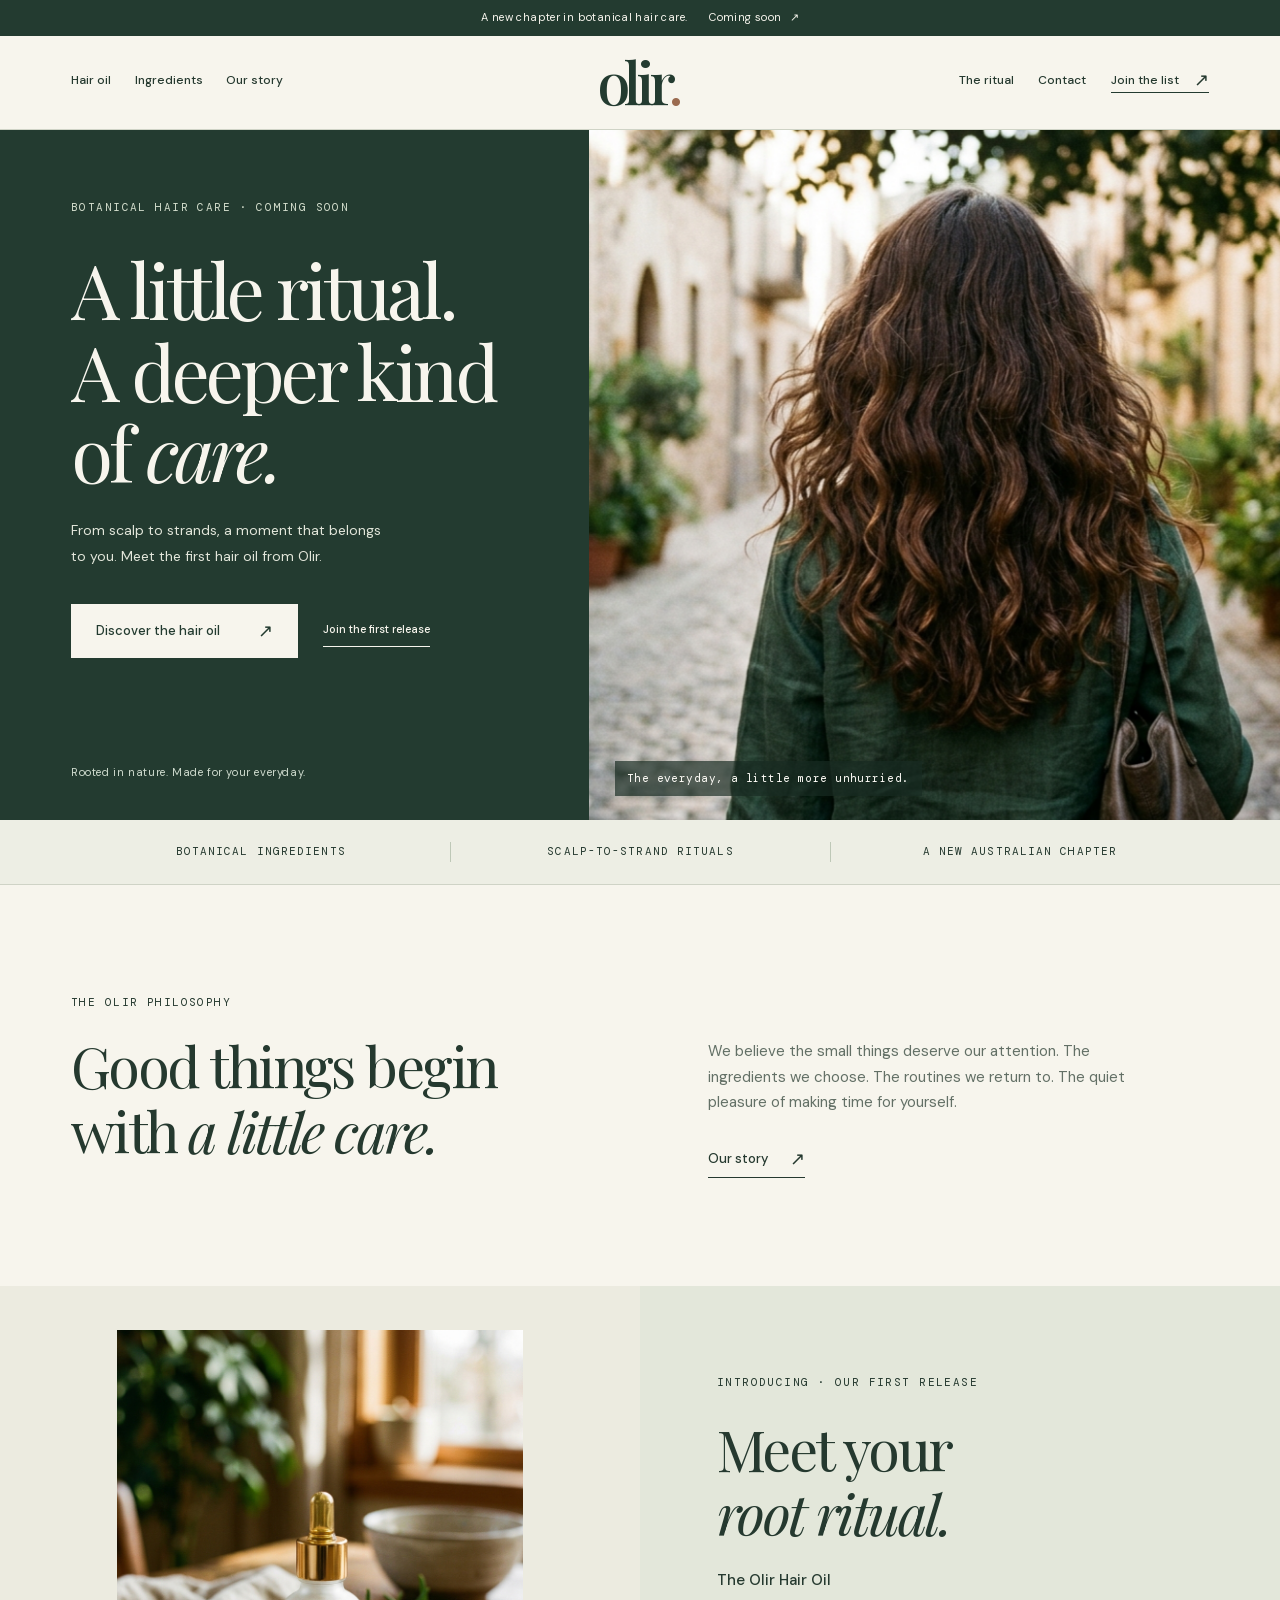
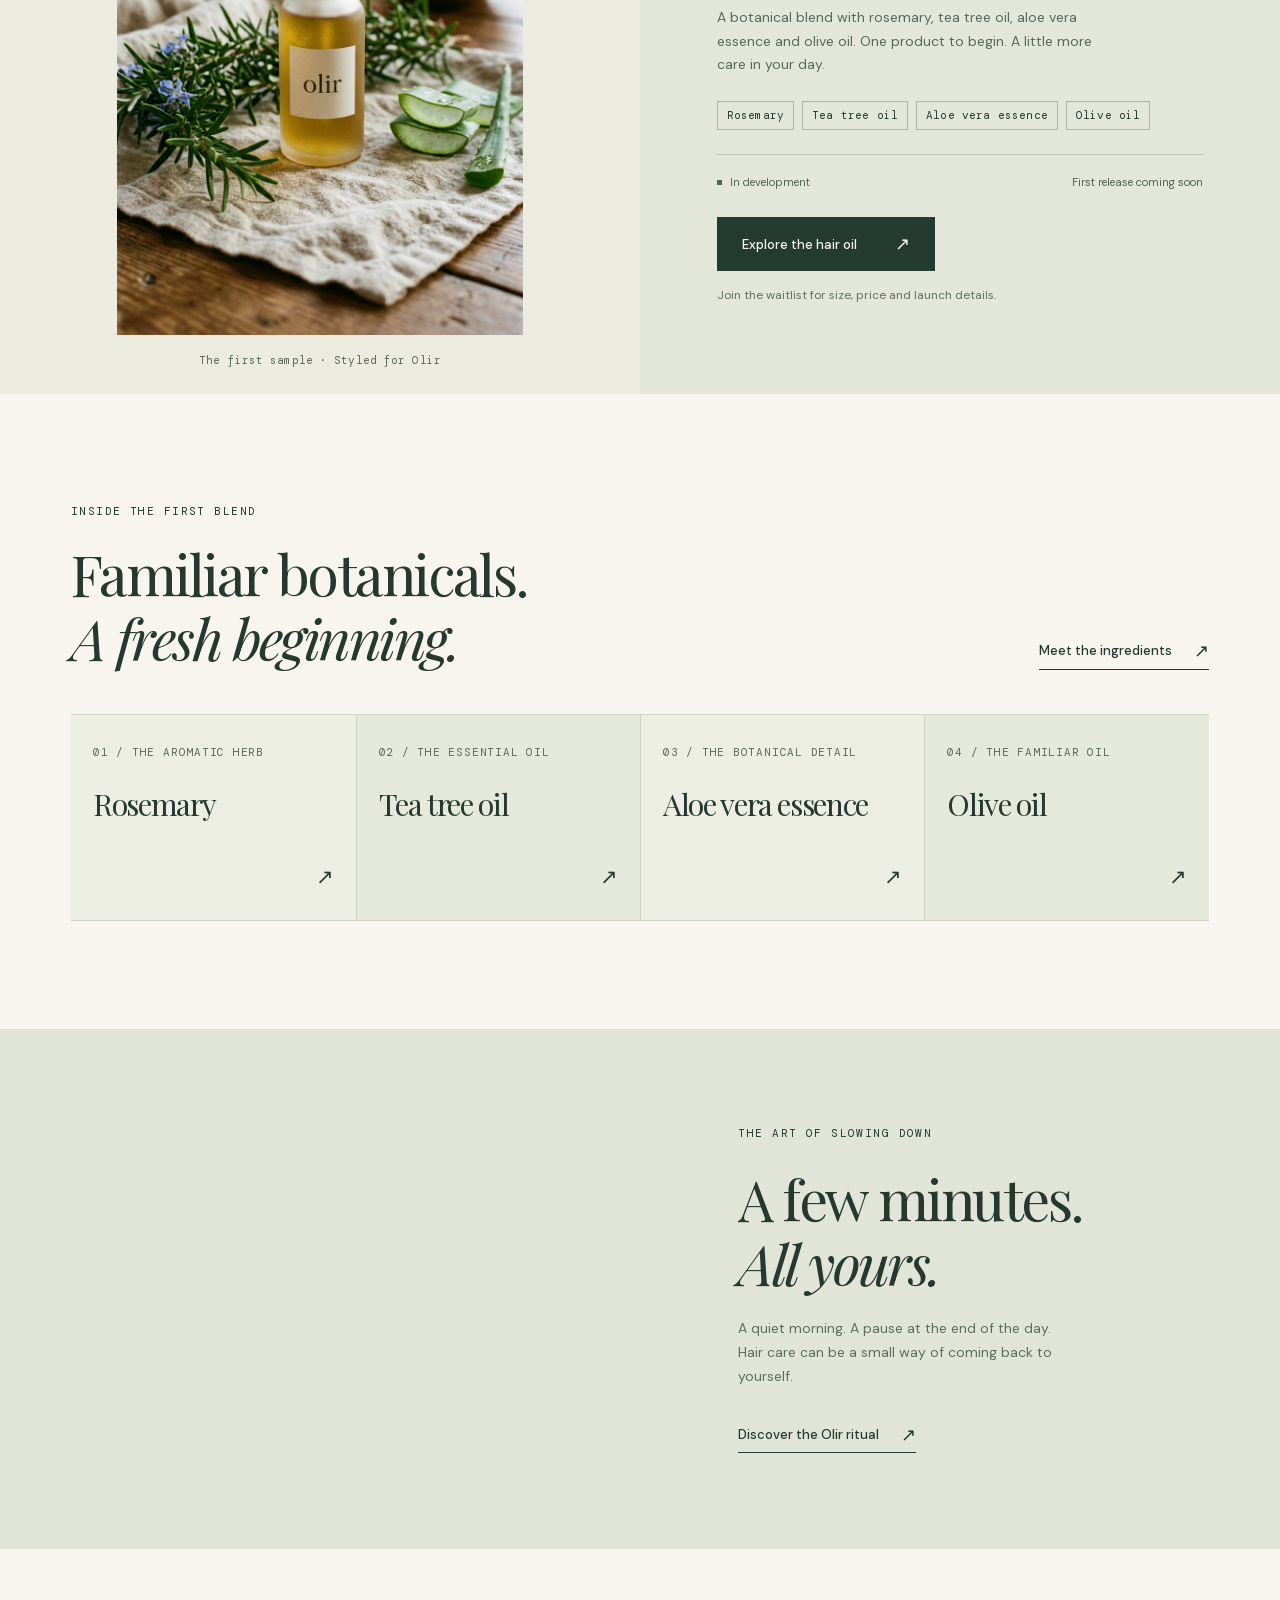
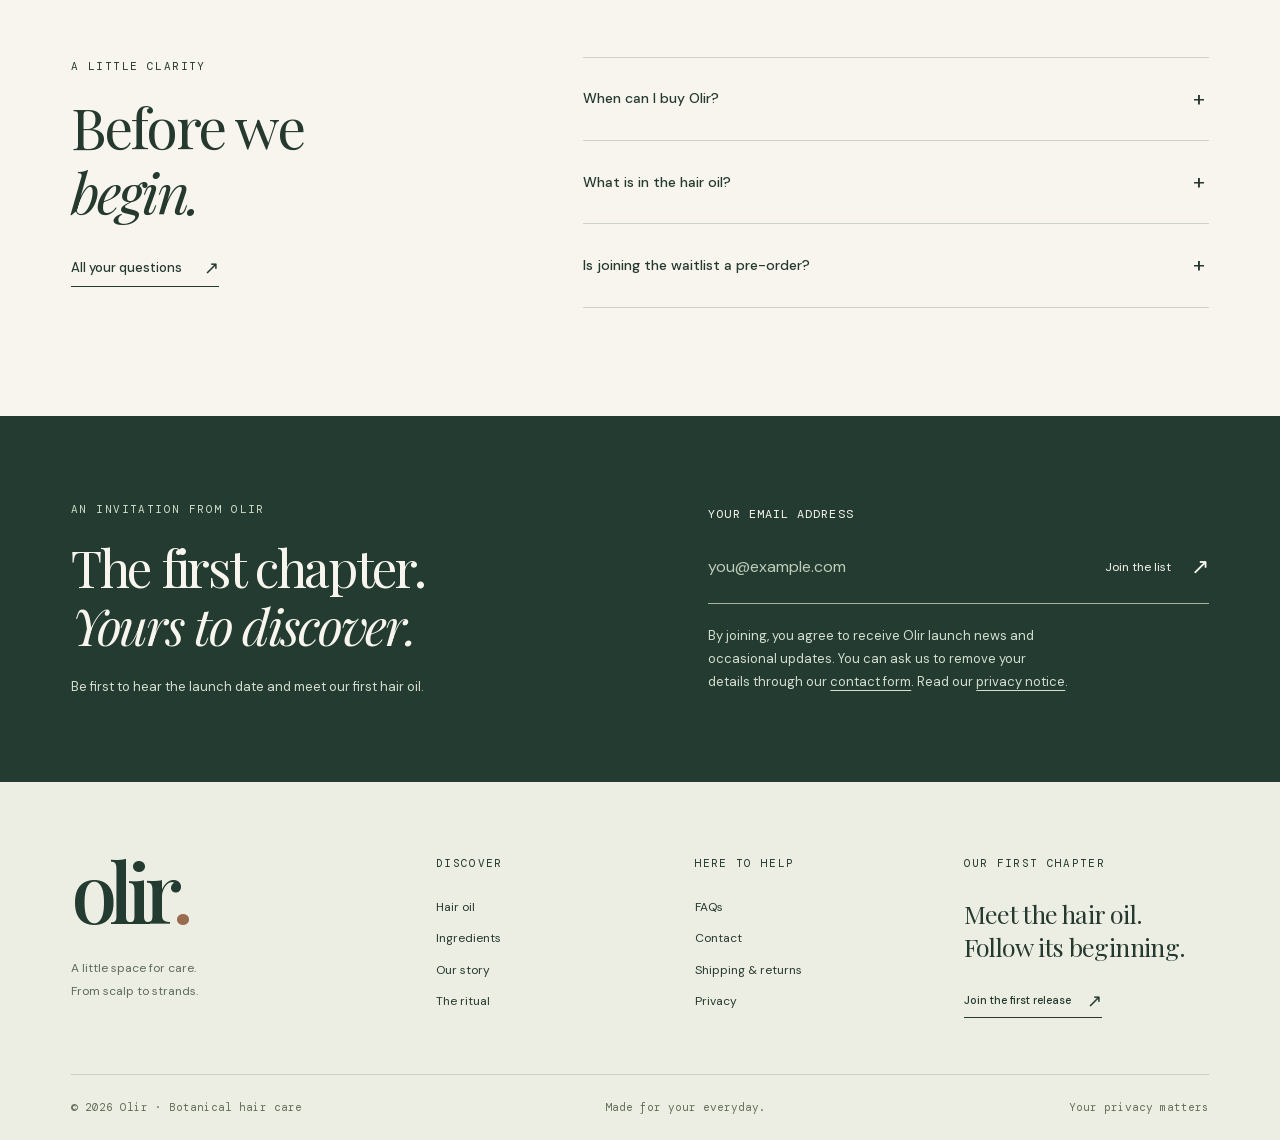
==== commit e80507d7: "Elevate site dynamics: add Ken Burns hero carousel, button hover bounces, ambient float animations, " ====
--- a/index.html
+++ b/index.html
@@ -12,7 +12,7 @@
   <meta property="og:description" content="Meet Olir, a botanical hair oil in development for your everyday ritual. Discover the ingredients and join the first-release list.">
   <meta property="og:type" content="website">
   <meta property="og:url" content="https://olir.com.au/">
-  <meta property="og:image" content="https://olir.com.au/assets/olir-bottle.webp">
+  <meta property="og:image" content="https://olir.com.au/assets/olir-bottle.jpg">
   <meta property="og:image:alt" content="The Olir sample hair oil bottle, styled with botanicals">
   <meta name="twitter:card" content="summary_large_image">
   
@@ -46,13 +46,13 @@
     <nav class="menu-primary" aria-label="Mobile navigation"><a href="index.html">Home</a><a href="product.html">Hair oil</a><a href="ingredients.html">Ingredients</a><a href="about.html">Our story</a><a href="ritual.html">The ritual</a></nav>
     <nav class="menu-support" aria-label="Customer care"><a href="faq.html">FAQs</a><a href="contact.html">Contact</a><a href="shipping-returns.html">Shipping & returns</a><a href="privacy.html">Privacy</a></nav><a href="product.html#waitlist" class="button">Join the first release <span aria-hidden="true">↗</span></a>
   </dialog>
-<main id="main" tabindex="-1"><section class="hero"><div class="hero-copy"><p class="eyebrow">Botanical hair care · Coming soon</p><h1>A little ritual.<br>A deeper kind<br>of <em>care.</em></h1><p>From scalp to strands, a moment that belongs to you. Meet the first hair oil from Olir.</p><div class="hero-actions"><a class="button button-light" href="product.html">Discover the hair oil <span aria-hidden="true">↗</span></a><a class="quiet-link" href="#waitlist">Join the first release</a></div><span class="hero-footnote">Rooted in nature. Made for your everyday.</span></div><div class="hero-art"><picture class="hero-photo"><source media="(max-width: 700px)" srcset="assets/olir-hair-mobile.webp"><img src="assets/olir-hair.webp" width="1672" height="941" alt="Long, flowing hair in the afternoon light among eucalyptus trees" fetchpriority="high" decoding="async"></picture><span class="image-caption">The everyday, a little more unhurried.</span></div></section>
+<main id="main" tabindex="-1"><section class="hero"><div class="hero-copy"><p class="eyebrow">Botanical hair care · Coming soon</p><h1>A little ritual.<br>A deeper kind<br>of <em>care.</em></h1><p>From scalp to strands, a moment that belongs to you. Meet the first hair oil from Olir.</p><div class="hero-actions"><a class="button button-light" href="product.html">Discover the hair oil <span aria-hidden="true">↗</span></a><a class="quiet-link" href="#waitlist">Join the first release</a></div><span class="hero-footnote">Rooted in nature. Made for your everyday.</span></div><div class="hero-art"><div class="hero-carousel"><div class="carousel-slide active" style="background-image: url('assets/carousel-hair.jpg');"></div><div class="carousel-slide" style="background-image: url('assets/carousel-herbs.jpg');"></div><div class="carousel-slide" style="background-image: url('assets/carousel-oil.jpg');"></div></div><span class="image-caption">The everyday, a little more unhurried.</span></div></section>
     <div class="brand-strip"><span>Botanical ingredients</span><span>Scalp-to-strand rituals</span><span>A new Australian chapter</span></div>
-    <section class="editorial-intro section reveal"><p class="eyebrow">The Olir philosophy</p><h2>Good things begin<br>with <em>a little care.</em></h2><div><p>We believe the small things deserve our attention. The ingredients we choose. The routines we return to. The quiet pleasure of making time for yourself.</p><a href="about.html" class="text-link">Our story <span aria-hidden="true">↗</span></a></div></section>
-    <section class="product-feature"><figure class="product-frame"><img src="assets/olir-bottle.webp" width="858" height="1834" alt="The full Olir sample bottle, styled with rosemary, olive leaves and aloe" loading="lazy" decoding="async"><figcaption>The first sample · Styled for Olir</figcaption></figure><div class="product-feature-copy"><p class="eyebrow">Introducing · Our first release</p><h2>Meet your<br><em>root ritual.</em></h2><p class="product-name">The Olir Hair Oil</p><p>A botanical blend with rosemary, tea tree oil, aloe vera essence and olive oil. One product to begin. A little more care in your day.</p><div class="ingredient-tags"><span>Rosemary</span><span>Tea tree oil</span><span>Aloe vera essence</span><span>Olive oil</span></div><div class="release-line"><span>In development</span><span>First release coming soon</span></div><a href="product.html" class="button">Explore the hair oil <span aria-hidden="true">↗</span></a><p class="fineprint">Join the waitlist for size, price and launch details.</p></div></section>
-    <section class="ingredient-edit section reveal"><div class="section-heading"><div><p class="eyebrow">Inside the first blend</p><h2>Familiar botanicals.<br><em>A fresh beginning.</em></h2></div><a href="ingredients.html" class="text-link">Meet the ingredients <span aria-hidden="true">↗</span></a></div><div class="botanical-list"><a href="ingredients.html#ingredient-01" class="botanical-item"><span class="eyebrow">01 / The aromatic herb</span><h3>Rosemary</h3><span class="botanical-arrow" aria-hidden="true">↗</span></a><a href="ingredients.html#ingredient-02" class="botanical-item"><span class="eyebrow">02 / The essential oil</span><h3>Tea tree oil</h3><span class="botanical-arrow" aria-hidden="true">↗</span></a><a href="ingredients.html#ingredient-03" class="botanical-item"><span class="eyebrow">03 / The botanical detail</span><h3>Aloe vera essence</h3><span class="botanical-arrow" aria-hidden="true">↗</span></a><a href="ingredients.html#ingredient-04" class="botanical-item"><span class="eyebrow">04 / The familiar oil</span><h3>Olive oil</h3><span class="botanical-arrow" aria-hidden="true">↗</span></a></div></section>
+    <section class="editorial-intro section"><p class="eyebrow">The Olir philosophy</p><h2>Good things begin<br>with <em>a little care.</em></h2><div><p>We believe the small things deserve our attention. The ingredients we choose. The routines we return to. The quiet pleasure of making time for yourself.</p><a href="about.html" class="text-link">Our story <span aria-hidden="true">↗</span></a></div></section>
+    <section class="product-feature"><figure class="product-frame"><img src="assets/olir-bottle.jpg" width="858" height="1834" alt="The full Olir sample bottle, styled with rosemary, olive leaves and aloe" loading="lazy" decoding="async"><figcaption>The first sample · Styled for Olir</figcaption></figure><div class="product-feature-copy"><p class="eyebrow">Introducing · Our first release</p><h2>Meet your<br><em>root ritual.</em></h2><p class="product-name">The Olir Hair Oil</p><p>A botanical blend with rosemary, tea tree oil, aloe vera essence and olive oil. One product to begin. A little more care in your day.</p><div class="ingredient-tags"><span>Rosemary</span><span>Tea tree oil</span><span>Aloe vera essence</span><span>Olive oil</span></div><div class="release-line"><span>In development</span><span>First release coming soon</span></div><a href="product.html" class="button">Explore the hair oil <span aria-hidden="true">↗</span></a><p class="fineprint">Join the waitlist for size, price and launch details.</p></div></section>
+    <section class="ingredient-edit section"><div class="section-heading"><div><p class="eyebrow">Inside the first blend</p><h2>Familiar botanicals.<br><em>A fresh beginning.</em></h2></div><a href="ingredients.html" class="text-link">Meet the ingredients <span aria-hidden="true">↗</span></a></div><div class="botanical-list"><a href="ingredients.html#ingredient-01" class="botanical-item"><span class="eyebrow">01 / The aromatic herb</span><h3>Rosemary</h3><span class="botanical-arrow" aria-hidden="true">↗</span></a><a href="ingredients.html#ingredient-02" class="botanical-item"><span class="eyebrow">02 / The essential oil</span><h3>Tea tree oil</h3><span class="botanical-arrow" aria-hidden="true">↗</span></a><a href="ingredients.html#ingredient-03" class="botanical-item"><span class="eyebrow">03 / The botanical detail</span><h3>Aloe vera essence</h3><span class="botanical-arrow" aria-hidden="true">↗</span></a><a href="ingredients.html#ingredient-04" class="botanical-item"><span class="eyebrow">04 / The familiar oil</span><h3>Olive oil</h3><span class="botanical-arrow" aria-hidden="true">↗</span></a></div></section>
     <section class="ritual-feature"><picture class="ritual-photo"><source media="(max-width: 700px)" srcset="assets/olir-mortar-ritual-mobile.webp"><img src="assets/olir-mortar-ritual.webp" width="1536" height="1024" alt="Rosemary, aloe vera, tea tree leaves and olive oil being blended in a stone mortar and pestle" loading="lazy" decoding="async"></picture><div class="ritual-copy"><p class="eyebrow">The art of slowing down</p><h2>A few minutes.<br><em>All yours.</em></h2><p>A quiet morning. A pause at the end of the day. Hair care can be a small way of coming back to yourself.</p><a class="text-link" href="ritual.html">Discover the Olir ritual <span aria-hidden="true">↗</span></a></div></section>
-    <section class="faq-section section reveal"><div><p class="eyebrow">A little clarity</p><h2>Before we<br><em>begin.</em></h2><a href="faq.html" class="text-link">All your questions <span aria-hidden="true">↗</span></a></div><div class="accordion"><details><summary>When can I buy Olir?<span aria-hidden="true">+</span></summary><div class="answer"><p>Our first hair oil is in development. Join the waitlist for the launch date, size, price and release details as they are confirmed.</p></div></details><details><summary>What is in the hair oil?<span aria-hidden="true">+</span></summary><div class="answer"><p>Rosemary, tea tree oil, aloe vera essence and olive oil are the four key ingredients in our current sample. We will share the complete ingredient list before launch.</p></div></details><details><summary>Is joining the waitlist a pre-order?<span aria-hidden="true">+</span></summary><div class="answer"><p>No. Joining is free and does not reserve a bottle, place an order or take a payment. It simply keeps you in the loop.</p></div></details></div></section><section class="waitlist" id="waitlist"><div><p class="eyebrow">An invitation from Olir</p><h2>The first chapter.<br><em>Yours to discover.</em></h2><p>Be first to hear the launch date and meet our first hair oil.</p></div><div class="waitlist-form"><form name="olir-waitlist" method="POST" data-netlify="true" netlify-honeypot="bot-field" action="/thanks.html"><input type="hidden" name="form-name" value="olir-waitlist"><p class="honeypot" hidden><label>Leave this empty <input name="bot-field" tabindex="-1" autocomplete="off"></label></p><label for="waitlist-email">Your email address</label><div class="email-row"><input id="waitlist-email" name="email" type="email" autocomplete="email" placeholder="you@example.com" required maxlength="254"><button type="submit" aria-label="Join the Olir waitlist">Join the list <span aria-hidden="true">↗</span></button></div></form><p class="fineprint">By joining, you agree to receive Olir launch news and occasional updates. You can ask us to remove your details through our <a href="contact.html">contact form</a>. Read our <a href="privacy.html">privacy notice</a>.</p></div></section></main>
+    <section class="faq-section section"><div><p class="eyebrow">A little clarity</p><h2>Before we<br><em>begin.</em></h2><a href="faq.html" class="text-link">All your questions <span aria-hidden="true">↗</span></a></div><div class="accordion"><details><summary>When can I buy Olir?<span aria-hidden="true">+</span></summary><div class="answer"><p>Our first hair oil is in development. Join the waitlist for the launch date, size, price and release details as they are confirmed.</p></div></details><details><summary>What is in the hair oil?<span aria-hidden="true">+</span></summary><div class="answer"><p>Rosemary, tea tree oil, aloe vera essence and olive oil are the four key ingredients in our current sample. We will share the complete ingredient list before launch.</p></div></details><details><summary>Is joining the waitlist a pre-order?<span aria-hidden="true">+</span></summary><div class="answer"><p>No. Joining is free and does not reserve a bottle, place an order or take a payment. It simply keeps you in the loop.</p></div></details></div></section><section class="waitlist" id="waitlist"><div><p class="eyebrow">An invitation from Olir</p><h2>The first chapter.<br><em>Yours to discover.</em></h2><p>Be first to hear the launch date and meet our first hair oil.</p></div><div class="waitlist-form"><form name="olir-waitlist" method="POST" class="ajax-form" action="https://formspree.io/f/mqpapldn"><p class="honeypot" hidden><label>Leave this empty <input name="bot-field" tabindex="-1" autocomplete="off"></label></p><label for="waitlist-email">Your email address</label><div class="email-row"><input id="waitlist-email" name="email" type="email" autocomplete="email" placeholder="you@example.com" required maxlength="254"><button type="submit" aria-label="Join the Olir waitlist">Join the list <span aria-hidden="true">↗</span></button></div></form><p class="fineprint">By joining, you agree to receive Olir launch news and occasional updates. You can ask us to remove your details through our <a href="contact.html">contact form</a>. Read our <a href="privacy.html">privacy notice</a>.</p></div></section></main>
 <footer class="site-footer"><div class="footer-top"><div class="footer-intro"><a class="wordmark" href="index.html" aria-label="Olir home">olir<span class="wordmark-dot" aria-hidden="true">.</span></a><p>A little space for care.<br>From scalp to strands.</p></div><div><h2 class="eyebrow">Discover</h2><a href="product.html">Hair oil</a><a href="ingredients.html">Ingredients</a><a href="about.html">Our story</a><a href="ritual.html">The ritual</a></div><div><h2 class="eyebrow">Here to help</h2><a href="faq.html">FAQs</a><a href="contact.html">Contact</a><a href="shipping-returns.html">Shipping & returns</a><a href="privacy.html">Privacy</a></div><div class="footer-note"><h2 class="eyebrow">Our first chapter</h2><p>Meet the hair oil.<br>Follow its beginning.</p><a class="text-link" href="product.html#waitlist">Join the first release <span aria-hidden="true">↗</span></a></div></div><div class="footer-bottom"><span>© 2026 Olir · Botanical hair care</span><span>Made for your everyday.</span><a href="privacy.html">Your privacy matters</a></div></footer>
 </body>
 </html>
--- a/design.css
+++ b/design.css
@@ -22,8 +22,8 @@
 body.menu-open { overflow: hidden; }
 main { outline: none; }
 main > *, section, article, nav, form, figure { min-width: 0; }
-img { max-width: 100%; height: auto; display: block; }
-picture { display: block; }
+img { max-width: 100%; height: auto; display: block; transition: transform 0.1s ease-out; }
+picture { display: block; overflow: hidden; }
 a { color: inherit; text-decoration-thickness: 1px; text-underline-offset: 4px; }
 button, input, textarea { font: inherit; }
 button, summary { cursor: pointer; }
@@ -63,8 +63,10 @@
 .announcement { min-height: 34px; padding: 8px var(--gutter); display: flex; justify-content: center; flex-wrap: wrap; align-items: center; gap: 22px; background: var(--forest); color: var(--cream); font-size: 11px; line-height: 1.8; letter-spacing: .035em; }
 .announcement a { display: inline-flex; gap: 8px; align-items: center; text-decoration: none; }
 .announcement a:hover { text-decoration: underline; }
-.site-header { position: sticky; top: 0; z-index: 30; display: grid; grid-template-columns: 1fr auto 1fr; align-items: center; gap: 30px; padding: 15px var(--gutter) 19px; min-height: 94px; background: var(--cream); border-bottom: 1px solid var(--line); }
-.wordmark { font-family: var(--serif); display: inline-block; color: var(--forest); font-size: 59px; font-weight: 500; line-height: 1; letter-spacing: -.085em; text-decoration: none; padding-right: 5px; }
+.site-header { position: sticky; top: 0; z-index: 30; display: grid; grid-template-columns: 1fr auto 1fr; align-items: center; gap: 30px; padding: 15px var(--gutter) 19px; min-height: 94px; background: var(--cream); border-bottom: 1px solid var(--line); transition: padding 0.4s ease, min-height 0.4s ease, background 0.4s ease, box-shadow 0.4s ease; }
+.site-header.header-scrolled { padding: 10px var(--gutter) 12px; min-height: 70px; background: rgba(247, 245, 237, 0.92); backdrop-filter: blur(10px); -webkit-backdrop-filter: blur(10px); box-shadow: 0 4px 20px rgba(0,0,0,0.03); }
+.wordmark { font-family: var(--serif); display: inline-block; color: var(--forest); font-size: 59px; font-weight: 500; line-height: 1; letter-spacing: -.085em; text-decoration: none; padding-right: 5px; transition: font-size 0.4s ease; }
+.site-header.header-scrolled .wordmark { font-size: 46px; }
 .wordmark-dot { color: #9b6b4f; }
 .desktop-nav { display: flex; gap: clamp(16px, 1.85vw, 30px); align-items: center; }
 .desktop-nav a { white-space: nowrap; font-size: 12px; font-weight: 500; line-height: 2; text-decoration: none; }
@@ -110,8 +112,9 @@
 .editorial-intro > div p { color: var(--muted); font-size: 15px; }
 .editorial-intro .text-link { margin-top: 26px; }
 .product-feature { display: grid; grid-template-columns: 1fr 1fr; background: #e3e7da; }
-.product-frame { position: relative; display: flex; flex-direction: column; align-items: center; justify-content: center; min-height: 700px; padding: 44px 38px 25px; background: #ecebe0; overflow: hidden; }
-.product-frame img { width: 100%; height: 605px; max-width: 410px; object-fit: contain; object-position: center; }
+.product-frame { position: relative; display: flex; flex-direction: column; align-items: center; justify-content: center; min-height: 700px; padding: 44px 38px 25px; background: #ecebe0; overflow: hidden; cursor: crosshair; }
+.product-frame img { width: 100%; height: 605px; max-width: 410px; object-fit: contain; object-position: center; transition: transform 0.8s cubic-bezier(0.2, 0.8, 0.2, 1); }
+.product-frame:hover img { transform: scale(1.05); }
 .product-frame figcaption { max-width: 100%; padding-top: 16px; font-family: var(--mono); font-size: 11px; line-height: 1.7; letter-spacing: .01em; text-align: center; color: #5c685b; }
 .product-feature-copy { display: flex; flex-direction: column; align-items: flex-start; justify-content: center; padding: 66px clamp(34px, 6vw, 88px); }
 .product-feature-copy h2 { margin: 24px 0; }
@@ -854,3 +857,56 @@
   src: url(assets/fonts/playfair-display-28.woff2) format('woff2');
   unicode-range: U+0000-00FF, U+0131, U+0152-0153, U+02BB-02BC, U+02C6, U+02DA, U+02DC, U+0304, U+0308, U+0329, U+2000-206F, U+20AC, U+2122, U+2191, U+2193, U+2212, U+2215, U+FEFF, U+FFFD;
 }
+
+/* Dynamic Animations & Carousel */
+.button {
+  transition: transform 0.4s cubic-bezier(0.16, 1, 0.3, 1), background-color 0.3s ease, color 0.3s ease, box-shadow 0.4s ease;
+}
+.button:hover {
+  transform: scale(1.025);
+  box-shadow: 0 10px 20px -10px rgba(0,0,0,0.15);
+}
+.text-link {
+  transition: opacity 0.3s ease, transform 0.3s ease;
+}
+.text-link span {
+  display: inline-block;
+  transition: transform 0.4s cubic-bezier(0.16, 1, 0.3, 1);
+}
+.text-link:hover span {
+  transform: translateX(4px);
+}
+.hero-carousel {
+  position: absolute;
+  top: 0; left: 0; width: 100%; height: 100%;
+  overflow: hidden;
+  background: var(--neutral);
+}
+.carousel-slide {
+  position: absolute;
+  top: 0; left: 0; width: 100%; height: 100%;
+  background-size: cover;
+  background-position: center;
+  opacity: 0;
+  transition: opacity 1.2s ease-in-out;
+  will-change: transform, opacity;
+}
+.carousel-slide.active {
+  opacity: 1;
+  animation: kenburns 12s linear forwards;
+}
+@keyframes kenburns {
+  0% { transform: scale(1); }
+  100% { transform: scale(1.08); }
+}
+
+/* Ambient site movement */
+@keyframes ambient-float {
+  0% { transform: translateY(0px); }
+  50% { transform: translateY(-8px); }
+  100% { transform: translateY(0px); }
+}
+.product-frame img, .ingredient-photo img, .story-hero-photo img, .ritual-photo img {
+  animation: ambient-float 8s ease-in-out infinite;
+}
+
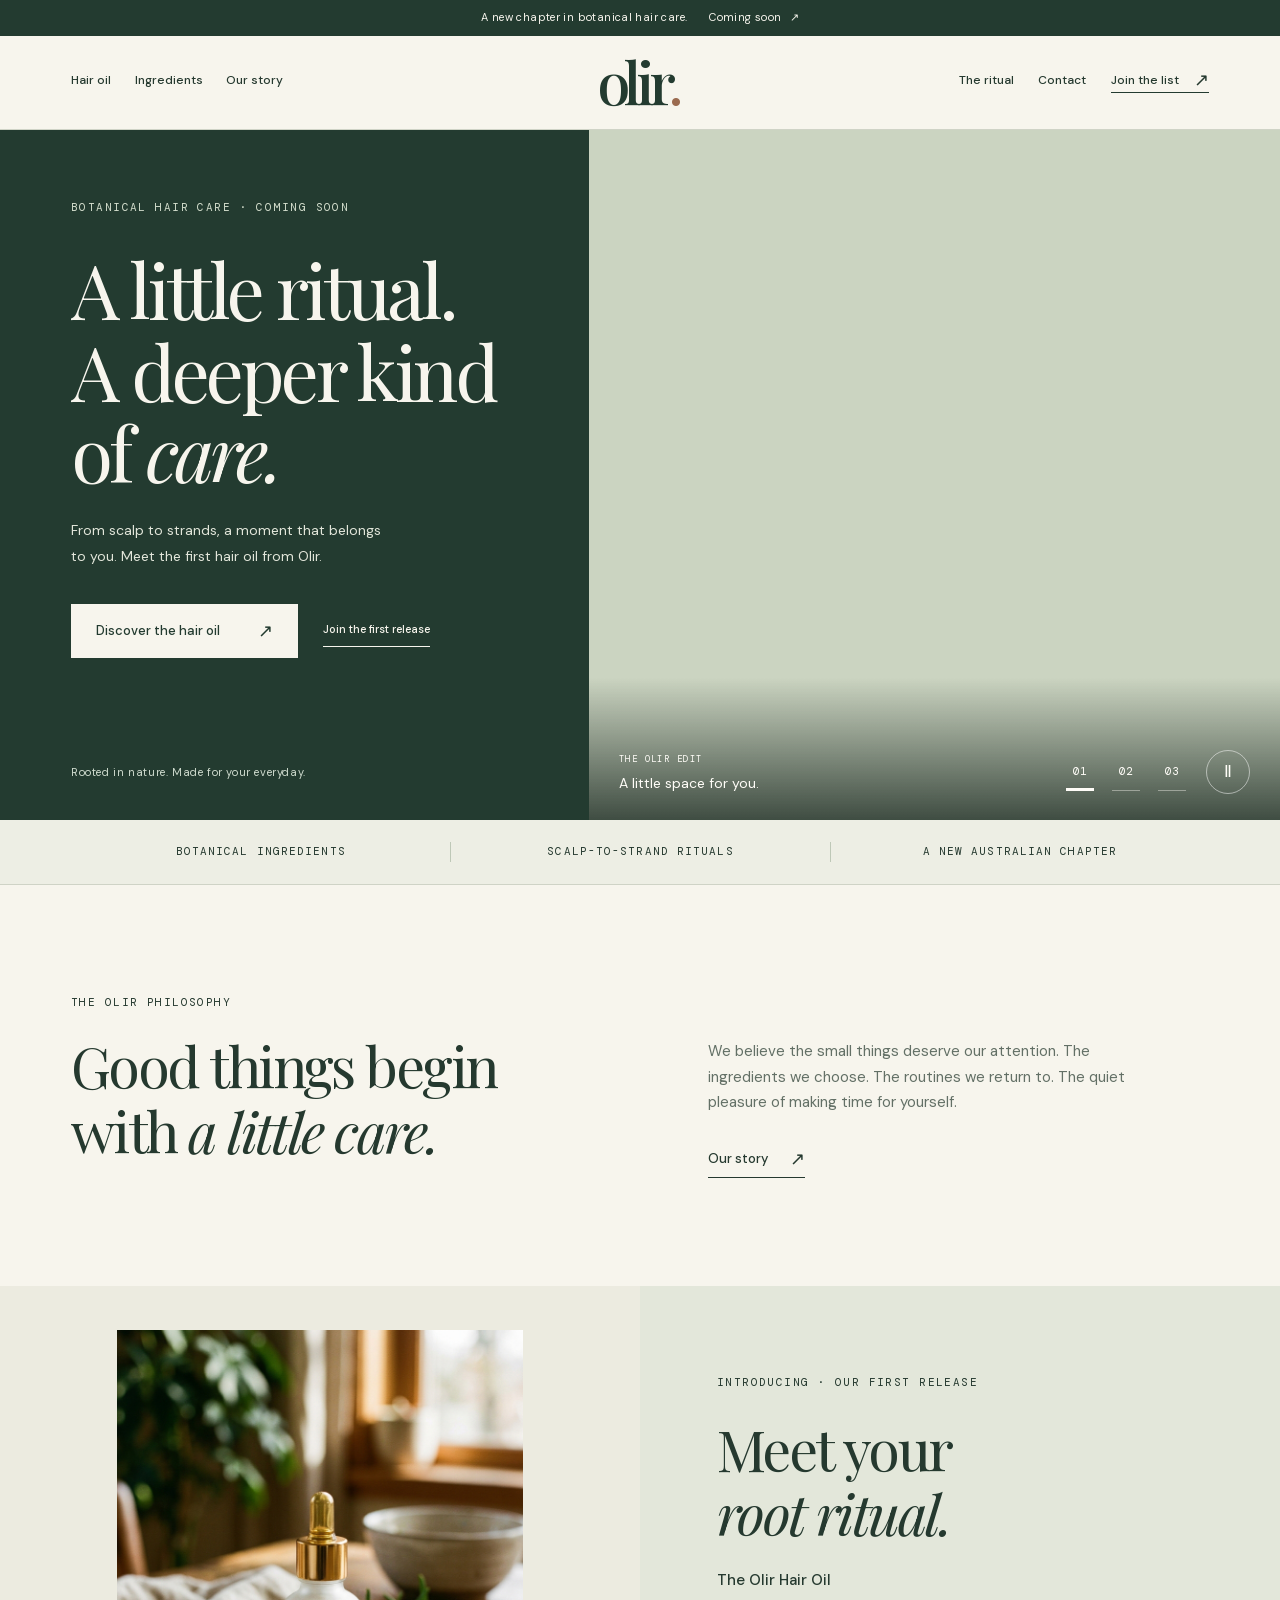
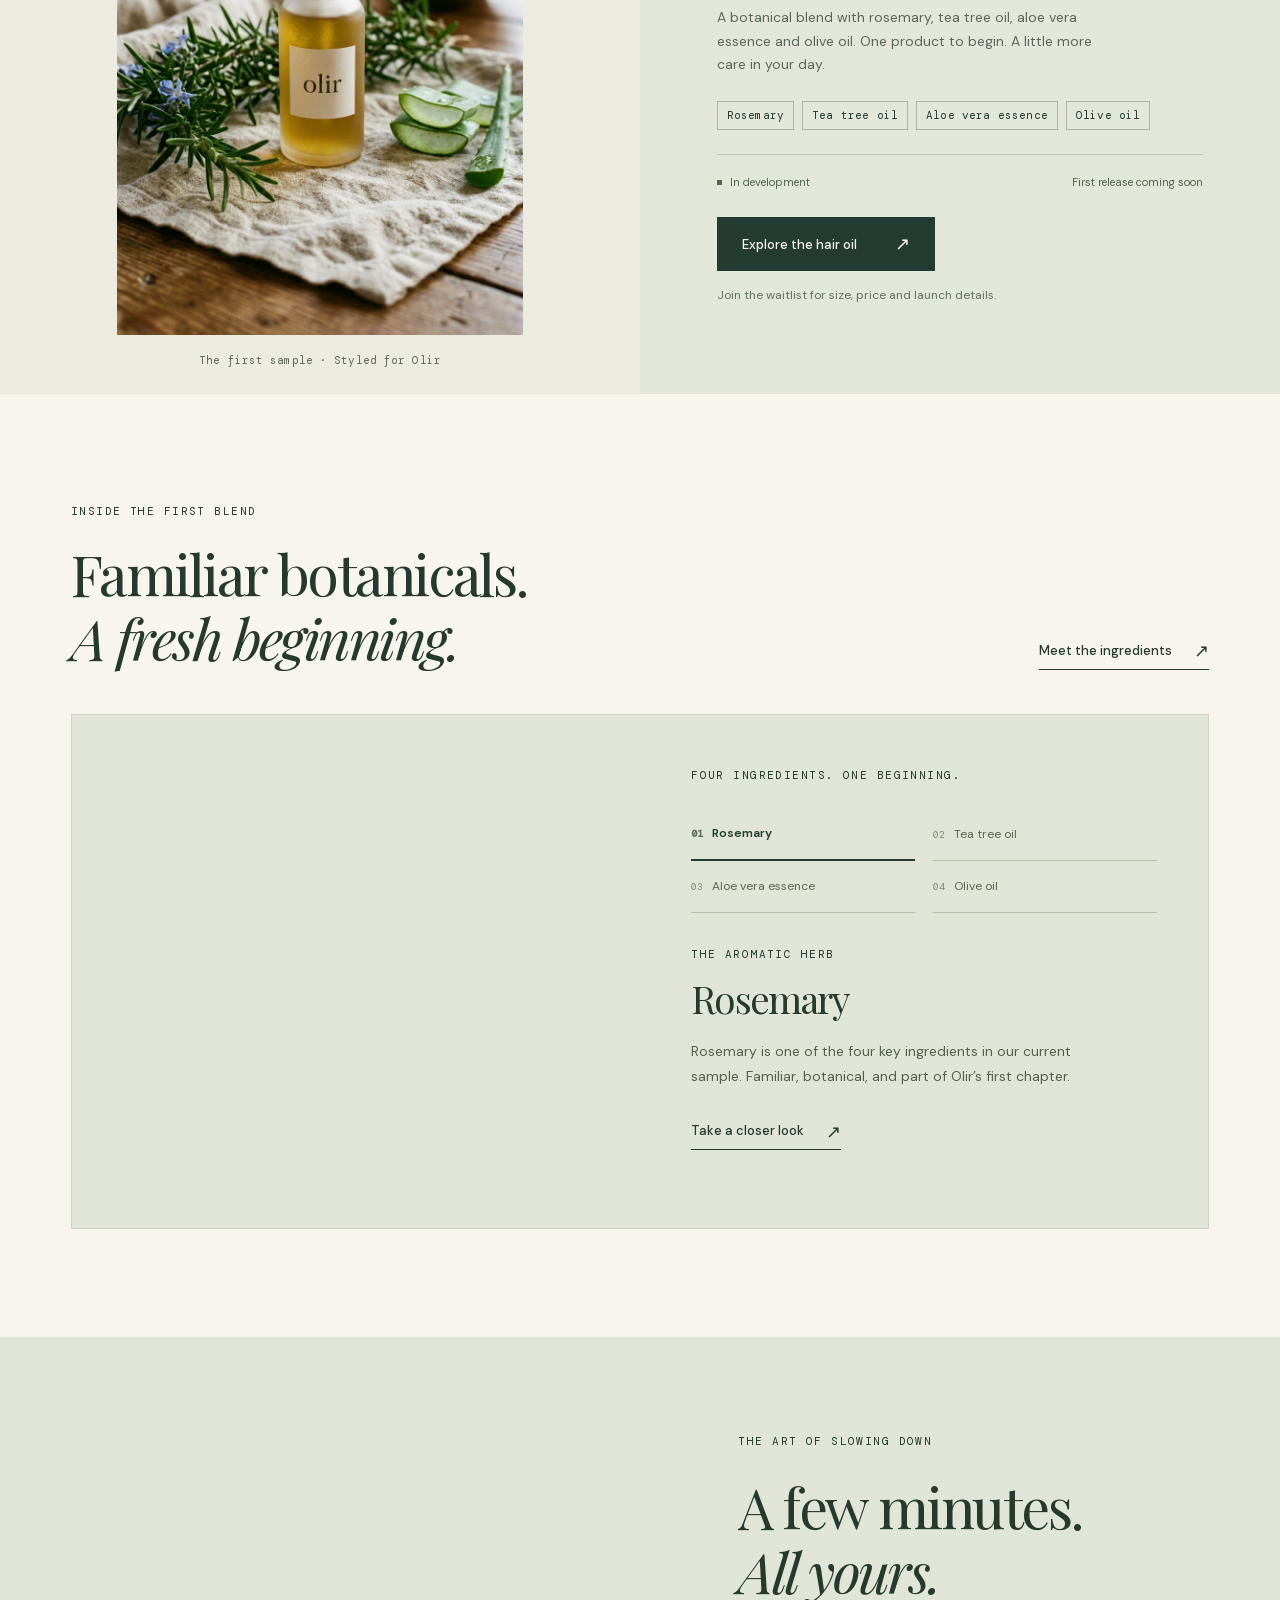
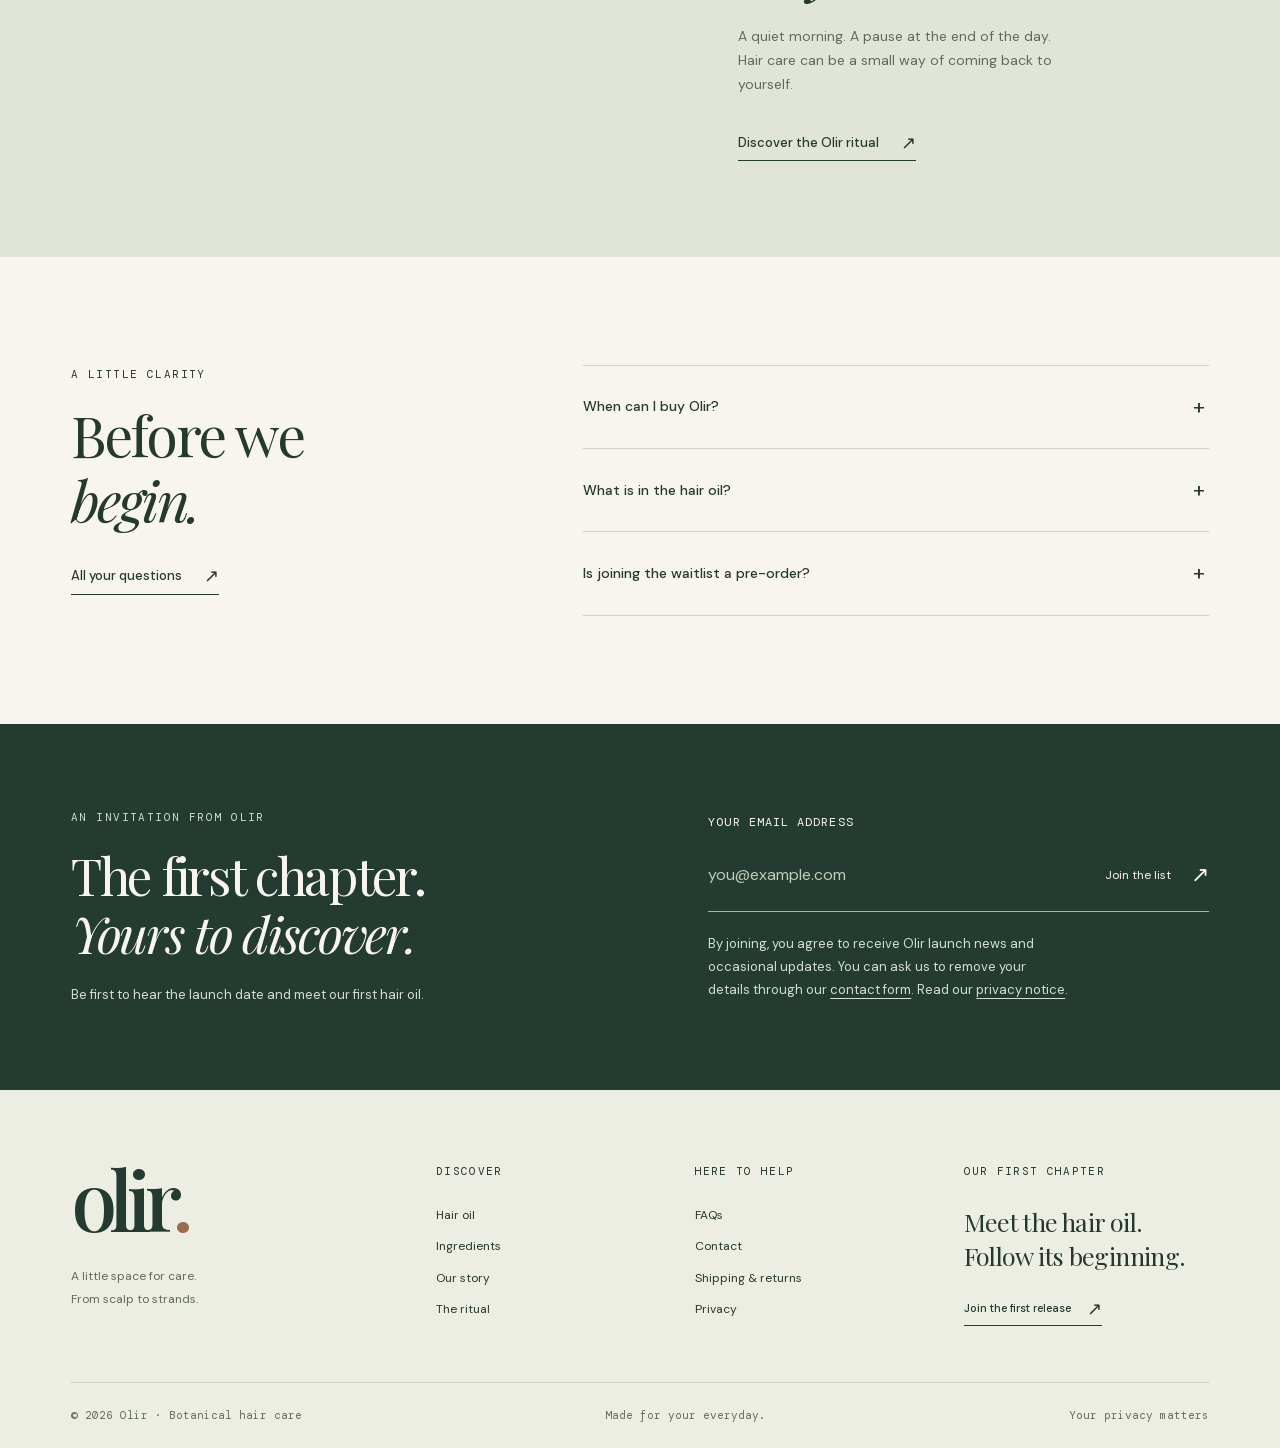
==== commit 0e343a97: "Add elegant motion, ingredient explorer and frontal hero portrait" ====
--- a/index.html
+++ b/index.html
@@ -18,7 +18,7 @@
   
   <link rel="icon" href="favicon.svg" type="image/svg+xml">
   <link rel="apple-touch-icon" href="apple-touch-icon.png">
-  <link rel="stylesheet" href="design.css?v=olir-20260920-04">
+  <link rel="stylesheet" href="design.css?v=olir-20260928-01">
   <script type="application/ld+json">
   {
     "@context": "https://schema.org",
@@ -30,7 +30,8 @@
   </script>
   
   
-  <script src="script.js?v=olir-20260920-04" defer></script>
+  <script src="script.js?v=olir-20260928-01" defer></script>
+  <script src="motion.js?v=olir-20260928-01" defer></script>
 </head>
 <body class="page-index">
 
@@ -46,11 +47,45 @@
     <nav class="menu-primary" aria-label="Mobile navigation"><a href="index.html">Home</a><a href="product.html">Hair oil</a><a href="ingredients.html">Ingredients</a><a href="about.html">Our story</a><a href="ritual.html">The ritual</a></nav>
     <nav class="menu-support" aria-label="Customer care"><a href="faq.html">FAQs</a><a href="contact.html">Contact</a><a href="shipping-returns.html">Shipping & returns</a><a href="privacy.html">Privacy</a></nav><a href="product.html#waitlist" class="button">Join the first release <span aria-hidden="true">↗</span></a>
   </dialog>
-<main id="main" tabindex="-1"><section class="hero"><div class="hero-copy"><p class="eyebrow">Botanical hair care · Coming soon</p><h1>A little ritual.<br>A deeper kind<br>of <em>care.</em></h1><p>From scalp to strands, a moment that belongs to you. Meet the first hair oil from Olir.</p><div class="hero-actions"><a class="button button-light" href="product.html">Discover the hair oil <span aria-hidden="true">↗</span></a><a class="quiet-link" href="#waitlist">Join the first release</a></div><span class="hero-footnote">Rooted in nature. Made for your everyday.</span></div><div class="hero-art"><div class="hero-carousel"><div class="carousel-slide active" style="background-image: url('assets/carousel-hair.jpg');"></div><div class="carousel-slide" style="background-image: url('assets/carousel-herbs.jpg');"></div><div class="carousel-slide" style="background-image: url('assets/carousel-oil.jpg');"></div></div><span class="image-caption">The everyday, a little more unhurried.</span></div></section>
+<main id="main" tabindex="-1"><section class="hero"><div class="hero-copy"><p class="eyebrow">Botanical hair care · Coming soon</p><h1>A little ritual.<br>A deeper kind<br>of <em>care.</em></h1><p>From scalp to strands, a moment that belongs to you. Meet the first hair oil from Olir.</p><div class="hero-actions"><a class="button button-light" href="product.html">Discover the hair oil <span aria-hidden="true">↗</span></a><a class="quiet-link" href="#waitlist">Join the first release</a></div><span class="hero-footnote">Rooted in nature. Made for your everyday.</span></div><div class="hero-art" role="region" aria-roledescription="carousel" aria-label="The world of Olir" data-carousel>
+  <div class="hero-carousel">
+    <div class="carousel-slide active" id="olir-slide-1" role="group" aria-roledescription="slide" aria-label="1 of 3: A little space for you" data-caption="A little space for you.">
+      <picture><source media="(max-width: 700px)" srcset="assets/olir-front-portrait-mobile.webp"><img src="assets/olir-front-portrait.webp" width="1024" height="1536" alt="A woman facing the camera with a relaxed smile and long wavy hair in a sunlit garden" fetchpriority="high" decoding="async"></picture>
+    </div>
+    <div class="carousel-slide" id="olir-slide-2" role="group" aria-roledescription="slide" aria-label="2 of 3: Rooted in nature" aria-hidden="true" data-caption="Rooted in nature.">
+      <img src="assets/carousel-herbs.jpg" width="1376" height="768" alt="Botanical ingredients arranged in soft natural light" decoding="async">
+    </div>
+    <div class="carousel-slide" id="olir-slide-3" role="group" aria-roledescription="slide" aria-label="3 of 3: The everyday, a little more unhurried" aria-hidden="true" data-caption="The everyday, a little more unhurried.">
+      <img src="assets/carousel-oil.jpg" width="1376" height="768" alt="An editorial still life of botanical hair oil" decoding="async">
+    </div>
+  </div>
+  <div class="carousel-footer">
+    <div class="carousel-note"><span class="eyebrow">The Olir edit</span><span data-carousel-caption>A little space for you.</span></div>
+    <div class="carousel-controls" hidden>
+      <div class="carousel-selectors" role="group" aria-label="Choose an image">
+        <button type="button" class="carousel-select is-current" aria-label="Show portrait" aria-controls="olir-slide-1" aria-pressed="true"><span>01</span></button>
+        <button type="button" class="carousel-select" aria-label="Show botanicals" aria-controls="olir-slide-2" aria-pressed="false"><span>02</span></button>
+        <button type="button" class="carousel-select" aria-label="Show hair oil" aria-controls="olir-slide-3" aria-pressed="false"><span>03</span></button>
+      </div>
+      <button type="button" class="carousel-toggle" data-carousel-toggle aria-label="Pause slideshow"><span aria-hidden="true">Ⅱ</span></button>
+    </div>
+  </div>
+</div></section>
     <div class="brand-strip"><span>Botanical ingredients</span><span>Scalp-to-strand rituals</span><span>A new Australian chapter</span></div>
     <section class="editorial-intro section"><p class="eyebrow">The Olir philosophy</p><h2>Good things begin<br>with <em>a little care.</em></h2><div><p>We believe the small things deserve our attention. The ingredients we choose. The routines we return to. The quiet pleasure of making time for yourself.</p><a href="about.html" class="text-link">Our story <span aria-hidden="true">↗</span></a></div></section>
     <section class="product-feature"><figure class="product-frame"><img src="assets/olir-bottle.jpg" width="858" height="1834" alt="The full Olir sample bottle, styled with rosemary, olive leaves and aloe" loading="lazy" decoding="async"><figcaption>The first sample · Styled for Olir</figcaption></figure><div class="product-feature-copy"><p class="eyebrow">Introducing · Our first release</p><h2>Meet your<br><em>root ritual.</em></h2><p class="product-name">The Olir Hair Oil</p><p>A botanical blend with rosemary, tea tree oil, aloe vera essence and olive oil. One product to begin. A little more care in your day.</p><div class="ingredient-tags"><span>Rosemary</span><span>Tea tree oil</span><span>Aloe vera essence</span><span>Olive oil</span></div><div class="release-line"><span>In development</span><span>First release coming soon</span></div><a href="product.html" class="button">Explore the hair oil <span aria-hidden="true">↗</span></a><p class="fineprint">Join the waitlist for size, price and launch details.</p></div></section>
-    <section class="ingredient-edit section"><div class="section-heading"><div><p class="eyebrow">Inside the first blend</p><h2>Familiar botanicals.<br><em>A fresh beginning.</em></h2></div><a href="ingredients.html" class="text-link">Meet the ingredients <span aria-hidden="true">↗</span></a></div><div class="botanical-list"><a href="ingredients.html#ingredient-01" class="botanical-item"><span class="eyebrow">01 / The aromatic herb</span><h3>Rosemary</h3><span class="botanical-arrow" aria-hidden="true">↗</span></a><a href="ingredients.html#ingredient-02" class="botanical-item"><span class="eyebrow">02 / The essential oil</span><h3>Tea tree oil</h3><span class="botanical-arrow" aria-hidden="true">↗</span></a><a href="ingredients.html#ingredient-03" class="botanical-item"><span class="eyebrow">03 / The botanical detail</span><h3>Aloe vera essence</h3><span class="botanical-arrow" aria-hidden="true">↗</span></a><a href="ingredients.html#ingredient-04" class="botanical-item"><span class="eyebrow">04 / The familiar oil</span><h3>Olive oil</h3><span class="botanical-arrow" aria-hidden="true">↗</span></a></div></section>
+    <section class="ingredient-edit section"><div class="section-heading"><div><p class="eyebrow">Inside the first blend</p><h2>Familiar botanicals.<br><em>A fresh beginning.</em></h2></div><a href="ingredients.html" class="text-link">Meet the ingredients <span aria-hidden="true">↗</span></a></div><div class="ingredient-explorer" data-ingredient-explorer>
+  <div class="explorer-photo"><picture class=""><source media="(max-width: 700px)" srcset="assets/olir-botanical-nature-mobile.webp"><img src="assets/olir-botanical-nature.webp" width="1536" height="1024" alt="Rosemary, olive oil, aloe vera and tea tree botanicals arranged in soft natural light" loading="lazy" decoding="async"></picture></div>
+  <div class="explorer-content">
+    <p class="eyebrow">Four ingredients. One beginning.</p>
+    <div class="ingredient-tabs" role="tablist" aria-label="Explore the sample ingredients" hidden>
+      <button type="button" role="tab" id="botanical-tab-01" aria-controls="botanical-panel-01" aria-selected="true" tabindex="0"><span class="ingredient-tab-number">01</span>Rosemary</button><button type="button" role="tab" id="botanical-tab-02" aria-controls="botanical-panel-02" aria-selected="false" tabindex="-1"><span class="ingredient-tab-number">02</span>Tea tree oil</button><button type="button" role="tab" id="botanical-tab-03" aria-controls="botanical-panel-03" aria-selected="false" tabindex="-1"><span class="ingredient-tab-number">03</span>Aloe vera essence</button><button type="button" role="tab" id="botanical-tab-04" aria-controls="botanical-panel-04" aria-selected="false" tabindex="-1"><span class="ingredient-tab-number">04</span>Olive oil</button>
+    </div>
+    <div class="ingredient-panels">
+      <div class="ingredient-panel" id="botanical-panel-01" data-ingredient-panel><p class="eyebrow">The aromatic herb</p><h3>Rosemary</h3><p>Rosemary is one of the four key ingredients in our current sample. Familiar, botanical, and part of Olir’s first chapter.</p><a class="text-link" href="ingredients.html#ingredient-01">Take a closer look <span aria-hidden="true">↗</span></a></div><div class="ingredient-panel" id="botanical-panel-02" data-ingredient-panel><p class="eyebrow">The essential oil</p><h3>Tea tree oil</h3><p>A distinctive botanical essential oil included in the sample blend. The complete formulation will be shared before release.</p><a class="text-link" href="ingredients.html#ingredient-02">Take a closer look <span aria-hidden="true">↗</span></a></div><div class="ingredient-panel" id="botanical-panel-03" data-ingredient-panel><p class="eyebrow">The botanical detail</p><h3>Aloe vera essence</h3><p>Aloe vera essence is part of our developing formula. Its exact ingredient declaration will appear on the final ingredient list.</p><a class="text-link" href="ingredients.html#ingredient-03">Take a closer look <span aria-hidden="true">↗</span></a></div><div class="ingredient-panel" id="botanical-panel-04" data-ingredient-panel><p class="eyebrow">The familiar oil</p><h3>Olive oil</h3><p>Olive oil brings a familiar botanical ingredient to the blend, alongside rosemary, tea tree oil and aloe vera essence.</p><a class="text-link" href="ingredients.html#ingredient-04">Take a closer look <span aria-hidden="true">↗</span></a></div>
+    </div>
+  </div>
+</div></section>
     <section class="ritual-feature"><picture class="ritual-photo"><source media="(max-width: 700px)" srcset="assets/olir-mortar-ritual-mobile.webp"><img src="assets/olir-mortar-ritual.webp" width="1536" height="1024" alt="Rosemary, aloe vera, tea tree leaves and olive oil being blended in a stone mortar and pestle" loading="lazy" decoding="async"></picture><div class="ritual-copy"><p class="eyebrow">The art of slowing down</p><h2>A few minutes.<br><em>All yours.</em></h2><p>A quiet morning. A pause at the end of the day. Hair care can be a small way of coming back to yourself.</p><a class="text-link" href="ritual.html">Discover the Olir ritual <span aria-hidden="true">↗</span></a></div></section>
     <section class="faq-section section"><div><p class="eyebrow">A little clarity</p><h2>Before we<br><em>begin.</em></h2><a href="faq.html" class="text-link">All your questions <span aria-hidden="true">↗</span></a></div><div class="accordion"><details><summary>When can I buy Olir?<span aria-hidden="true">+</span></summary><div class="answer"><p>Our first hair oil is in development. Join the waitlist for the launch date, size, price and release details as they are confirmed.</p></div></details><details><summary>What is in the hair oil?<span aria-hidden="true">+</span></summary><div class="answer"><p>Rosemary, tea tree oil, aloe vera essence and olive oil are the four key ingredients in our current sample. We will share the complete ingredient list before launch.</p></div></details><details><summary>Is joining the waitlist a pre-order?<span aria-hidden="true">+</span></summary><div class="answer"><p>No. Joining is free and does not reserve a bottle, place an order or take a payment. It simply keeps you in the loop.</p></div></details></div></section><section class="waitlist" id="waitlist"><div><p class="eyebrow">An invitation from Olir</p><h2>The first chapter.<br><em>Yours to discover.</em></h2><p>Be first to hear the launch date and meet our first hair oil.</p></div><div class="waitlist-form"><form name="olir-waitlist" method="POST" class="ajax-form" action="https://formspree.io/f/mqpapldn"><p class="honeypot" hidden><label>Leave this empty <input name="bot-field" tabindex="-1" autocomplete="off"></label></p><label for="waitlist-email">Your email address</label><div class="email-row"><input id="waitlist-email" name="email" type="email" autocomplete="email" placeholder="you@example.com" required maxlength="254"><button type="submit" aria-label="Join the Olir waitlist">Join the list <span aria-hidden="true">↗</span></button></div></form><p class="fineprint">By joining, you agree to receive Olir launch news and occasional updates. You can ask us to remove your details through our <a href="contact.html">contact form</a>. Read our <a href="privacy.html">privacy notice</a>.</p></div></section></main>
 <footer class="site-footer"><div class="footer-top"><div class="footer-intro"><a class="wordmark" href="index.html" aria-label="Olir home">olir<span class="wordmark-dot" aria-hidden="true">.</span></a><p>A little space for care.<br>From scalp to strands.</p></div><div><h2 class="eyebrow">Discover</h2><a href="product.html">Hair oil</a><a href="ingredients.html">Ingredients</a><a href="about.html">Our story</a><a href="ritual.html">The ritual</a></div><div><h2 class="eyebrow">Here to help</h2><a href="faq.html">FAQs</a><a href="contact.html">Contact</a><a href="shipping-returns.html">Shipping & returns</a><a href="privacy.html">Privacy</a></div><div class="footer-note"><h2 class="eyebrow">Our first chapter</h2><p>Meet the hair oil.<br>Follow its beginning.</p><a class="text-link" href="product.html#waitlist">Join the first release <span aria-hidden="true">↗</span></a></div></div><div class="footer-bottom"><span>© 2026 Olir · Botanical hair care</span><span>Made for your everyday.</span><a href="privacy.html">Your privacy matters</a></div></footer>
--- a/design.css
+++ b/design.css
@@ -579,7 +579,7 @@
   transform: translateY(20px);
   transition: opacity 0.8s cubic-bezier(0.2, 0.8, 0.2, 1), transform 0.8s cubic-bezier(0.2, 0.8, 0.2, 1);
 }
-.reveal.is-visible {
+.reveal.is-visible, .reveal:focus-within {
   opacity: 1;
   transform: translateY(0);
 }
@@ -858,55 +858,99 @@
   unicode-range: U+0000-00FF, U+0131, U+0152-0153, U+02BB-02BC, U+02C6, U+02DA, U+02DC, U+0304, U+0308, U+0329, U+2000-206F, U+20AC, U+2122, U+2191, U+2193, U+2212, U+2215, U+FEFF, U+FFFD;
 }
 
-/* Dynamic Animations & Carousel */
+/* Quiet motion: small movements, generous pauses, visitor-controlled playback. */
 .button {
-  transition: transform 0.4s cubic-bezier(0.16, 1, 0.3, 1), background-color 0.3s ease, color 0.3s ease, box-shadow 0.4s ease;
+  transition: transform .35s ease, background-color .3s ease, color .3s ease, box-shadow .35s ease;
 }
 .button:hover {
-  transform: scale(1.025);
-  box-shadow: 0 10px 20px -10px rgba(0,0,0,0.15);
+  transform: translateY(-2px);
+  box-shadow: 0 8px 18px -12px rgba(25,44,35,.3);
 }
 .text-link {
-  transition: opacity 0.3s ease, transform 0.3s ease;
+  transition: opacity .3s ease;
 }
 .text-link span {
   display: inline-block;
-  transition: transform 0.4s cubic-bezier(0.16, 1, 0.3, 1);
+  transition: transform .4s ease;
 }
 .text-link:hover span {
-  transform: translateX(4px);
+  transform: translate(3px, -2px);
 }
 .hero-carousel {
   position: absolute;
-  top: 0; left: 0; width: 100%; height: 100%;
+  inset: 0;
   overflow: hidden;
-  background: var(--neutral);
+  background: var(--sage-deep);
 }
 .carousel-slide {
   position: absolute;
-  top: 0; left: 0; width: 100%; height: 100%;
-  background-size: cover;
-  background-position: center;
+  inset: 0;
   opacity: 0;
-  transition: opacity 1.2s ease-in-out;
-  will-change: transform, opacity;
-}
-.carousel-slide.active {
-  opacity: 1;
-  animation: kenburns 12s linear forwards;
-}
-@keyframes kenburns {
-  0% { transform: scale(1); }
-  100% { transform: scale(1.08); }
-}
-
-/* Ambient site movement */
-@keyframes ambient-float {
-  0% { transform: translateY(0px); }
-  50% { transform: translateY(-8px); }
-  100% { transform: translateY(0px); }
-}
-.product-frame img, .ingredient-photo img, .story-hero-photo img, .ritual-photo img {
-  animation: ambient-float 8s ease-in-out infinite;
-}
-
+  transition: opacity 1.35s ease-in-out;
+  pointer-events: none;
+}
+.carousel-slide.active { opacity: 1; z-index: 1; }
+.carousel-slide picture, .carousel-slide img { width: 100%; height: 100%; }
+.carousel-slide img { object-fit: cover; object-position: center; }
+.carousel-slide:first-child img { object-position: center top; transform-origin: center 25%; }
+.carousel-slide.active img { animation: olir-drift 10s ease-out both; animation-play-state: paused; }
+.hero-art[data-playing="true"] .carousel-slide.active img { animation-play-state: running; }
+@keyframes olir-drift { from { transform: scale(1); } to { transform: scale(1.035); } }
+.carousel-footer { position: absolute; inset: auto 0 0; z-index: 2; display: flex; align-items: flex-end; justify-content: space-between; gap: 16px; padding: 72px 30px 26px; background: linear-gradient(transparent, rgba(19,34,26,.76)); color: #fffdf8; pointer-events: none; }
+.carousel-note { display: grid; gap: 6px; max-width: 260px; font-size: 14px; line-height: 1.5; }
+.carousel-note .eyebrow { font-size: 9px; letter-spacing: .16em; }
+.carousel-controls { display: flex; align-items: center; gap: 8px; pointer-events: auto; }
+.carousel-selectors { display: flex; gap: 2px; }
+.carousel-select, .carousel-toggle { border: 0; background: transparent; color: inherit; min-width: 44px; min-height: 44px; padding: 8px; font-family: var(--mono); font-size: 11px; position: relative; }
+.carousel-select::after { content: ''; position: absolute; left: 8px; right: 8px; bottom: 3px; height: 1px; background: currentColor; opacity: .4; transition: height .25s, opacity .25s; }
+.carousel-select.is-current::after { height: 3px; opacity: 1; }
+.carousel-select:hover, .carousel-toggle:hover { background: rgba(255,255,255,.12); }
+.carousel-toggle { border: 1px solid rgba(255,255,255,.5); border-radius: 50%; margin-left: 4px; font-size: 16px; line-height: 1; }
+.carousel-controls :focus-visible { outline-color: white; outline-offset: 3px; }
+
+/* Explore the ingredients without leaving the story. */
+.ingredient-explorer { display: grid; grid-template-columns: 1fr 1fr; background: var(--sage); border: 1px solid var(--line); }
+.explorer-photo { min-height: 510px; overflow: hidden; }
+.explorer-photo picture, .explorer-photo img { width: 100%; height: 100%; }
+.explorer-photo img { object-fit: cover; }
+.explorer-content { align-self: center; padding: clamp(28px, 4vw, 62px); }
+.ingredient-tabs { display: grid; grid-template-columns: 1fr 1fr; margin: 24px 0 32px; gap: 0 18px; }
+.ingredient-tabs button { display: flex; align-items: center; gap: 9px; text-align: left; padding: 14px 0; min-height: 52px; font-size: 12px; border: 0; border-bottom: 1px solid #b5c0aa; background: transparent; color: #59664f; transition: color .25s, border-color .25s; }
+.ingredient-tab-number { font-family: var(--mono); font-size: 10px; opacity: .7; }
+.ingredient-tabs button[aria-selected="true"] { color: var(--forest); border-bottom: 2px solid var(--forest); font-weight: 600; }
+.ingredient-tabs button:hover { color: var(--forest); }
+.ingredient-panel + .ingredient-panel { margin-top: 28px; }
+.is-enhanced .ingredient-panel { margin-top: 0; min-height: 232px; animation: botanical-enter .4s ease-out both; }
+.ingredient-panel h3 { margin: 14px 0 18px; font-size: clamp(32px, 3vw, 46px); }
+.ingredient-panel > p:not(.eyebrow) { color: #53604d; font-size: 14px; line-height: 1.85; max-width: 380px; }
+.ingredient-panel .text-link { margin-top: 24px; }
+@keyframes botanical-enter { from { opacity: .3; transform: translateY(7px); } to { opacity: 1; transform: none; } }
+.site-header.header-scrolled { padding-top: 15px; padding-bottom: 19px; min-height: 94px; }
+.site-header.header-scrolled .wordmark { font-size: 59px; }
+
+@media (max-width: 999px) {
+  .ingredient-explorer { grid-template-columns: .9fr 1.1fr; }
+  .explorer-content { padding: 28px; }
+  .carousel-footer { padding: 60px 20px 20px; flex-wrap: wrap; gap: 12px; }
+  .carousel-note { max-width: none; }
+  .site-header.header-scrolled { min-height: 82px; padding-top: 13px; padding-bottom: 15px; }
+  .site-header.header-scrolled .wordmark { font-size: 52px; }
+}
+@media (max-width: 700px) {
+  .ingredient-explorer { grid-template-columns: 1fr; }
+  .explorer-photo { min-height: 0; height: 74vw; max-height: 370px; }
+  .explorer-content { padding: 30px 24px; }
+  .ingredient-tabs { margin-bottom: 26px; }
+  .is-enhanced .ingredient-panel { min-height: 246px; }
+  .carousel-footer { padding: 60px 22px 22px; }
+  .carousel-note { width: 100%; font-size: 13px; }
+  .carousel-controls { width: 100%; justify-content: space-between; }
+  .carousel-selectors { gap: 8px; }
+  .site-header.header-scrolled { min-height: 76px; padding-top: 10px; padding-bottom: 13px; }
+  .site-header.header-scrolled .wordmark { font-size: 49px; }
+}
+@media (prefers-reduced-motion: reduce) {
+  .reveal { opacity: 1; transform: none; }
+  .button:hover { transform: none; }
+}
+@media print { .reveal { opacity: 1; transform: none; } .carousel-controls, .ingredient-tabs { display: none; } .ingredient-panel[hidden] { display: block !important; } }
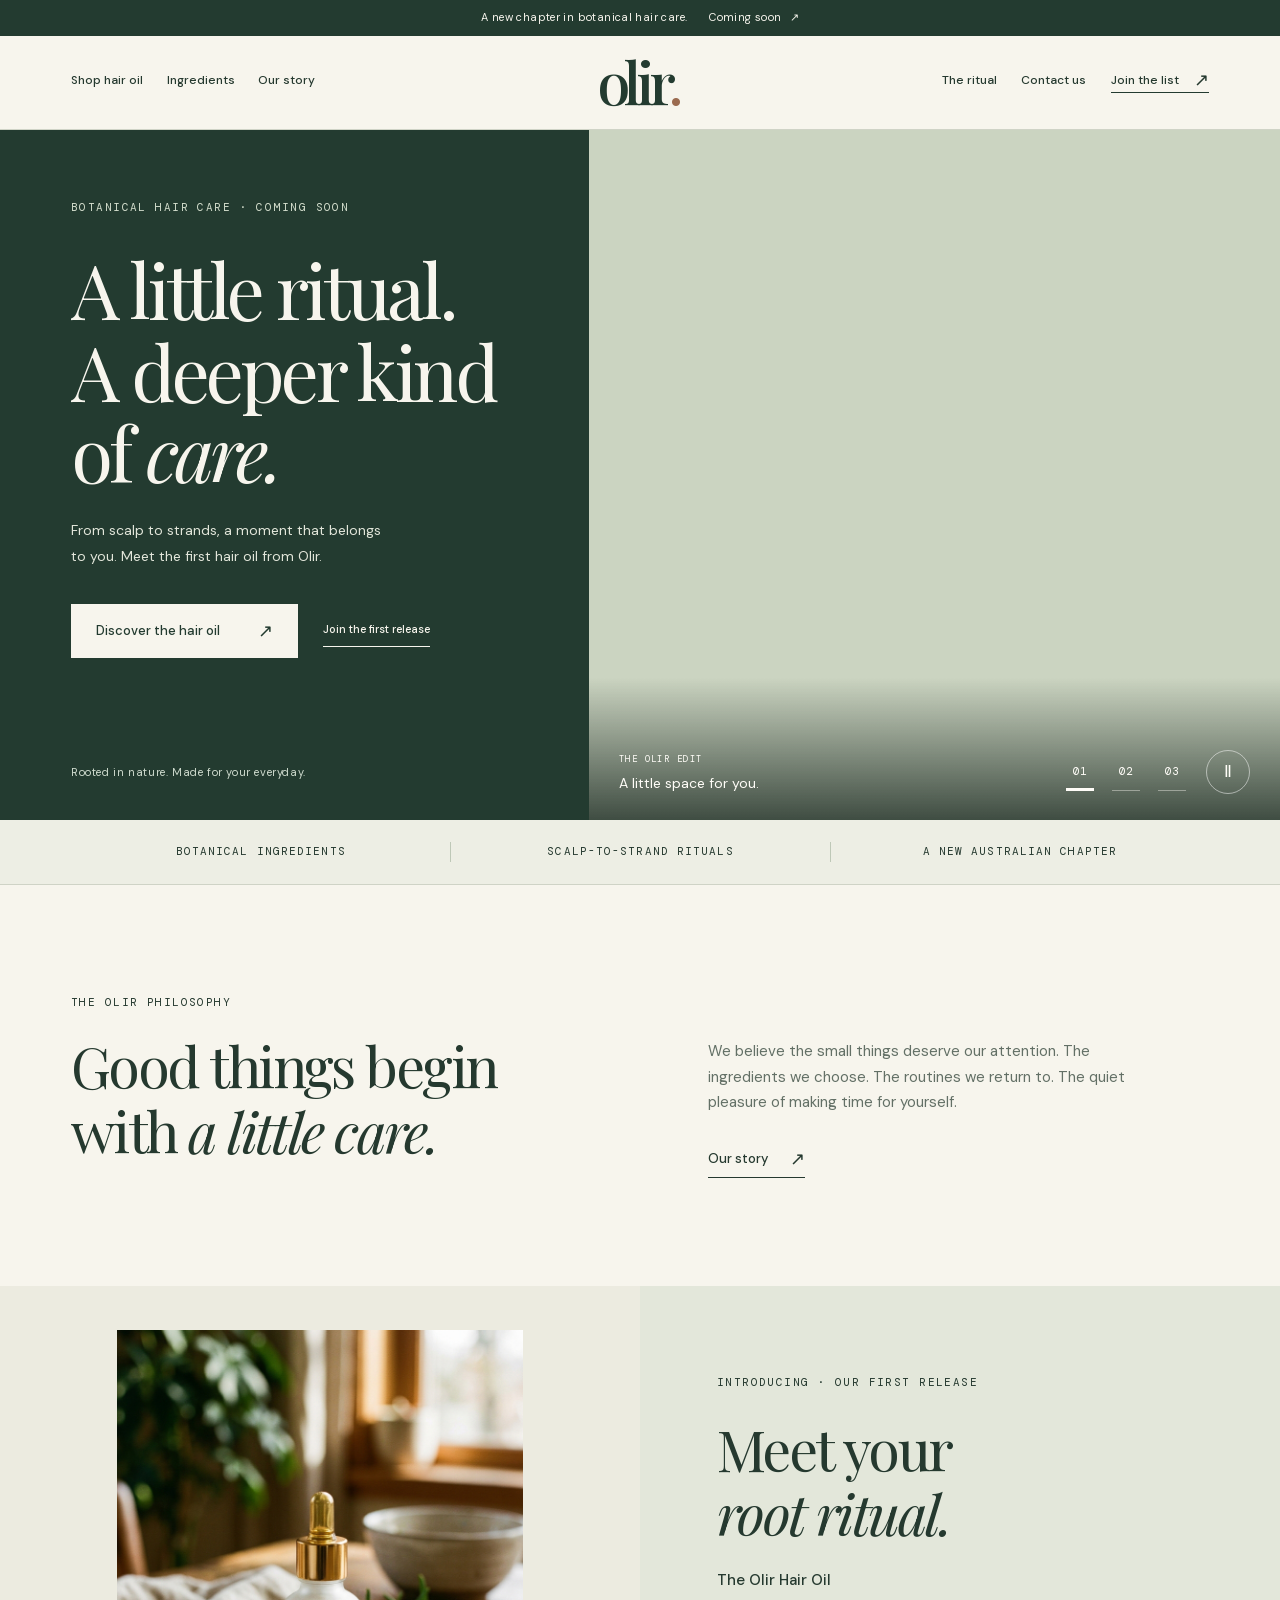
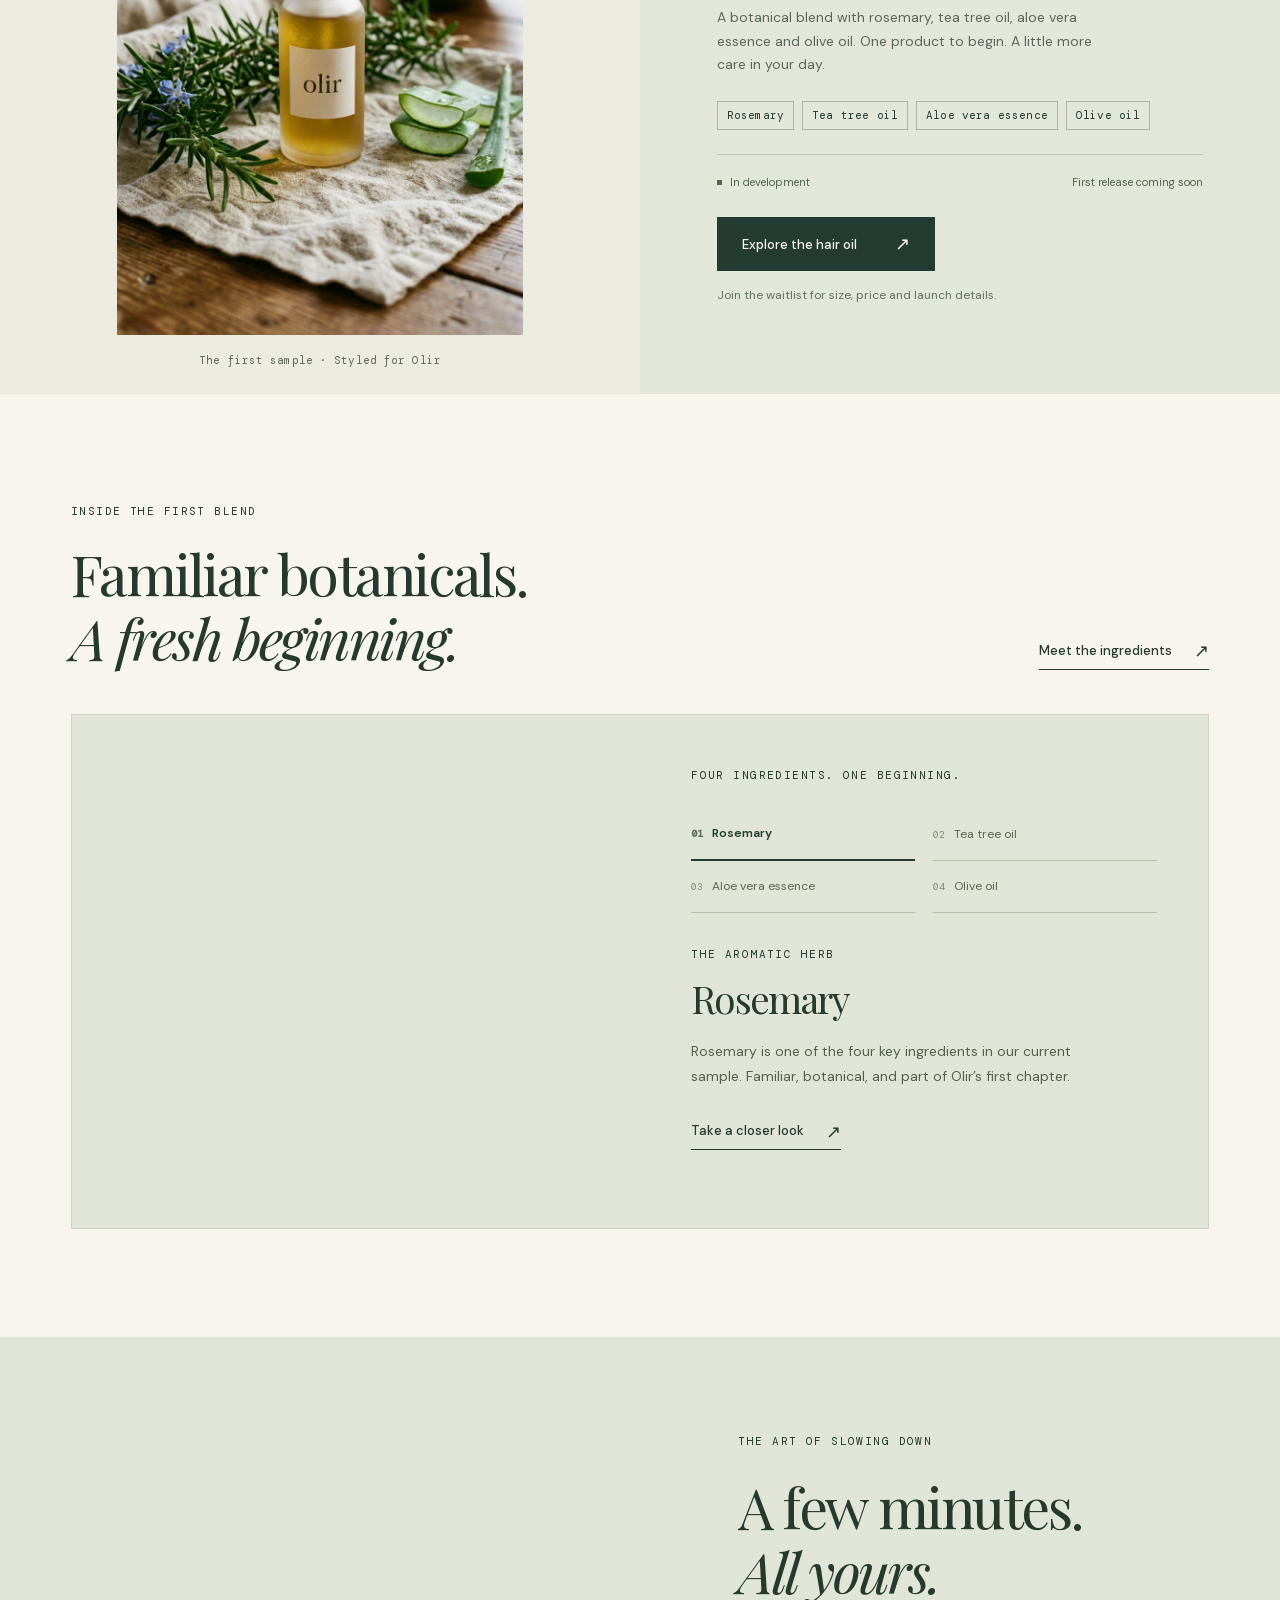
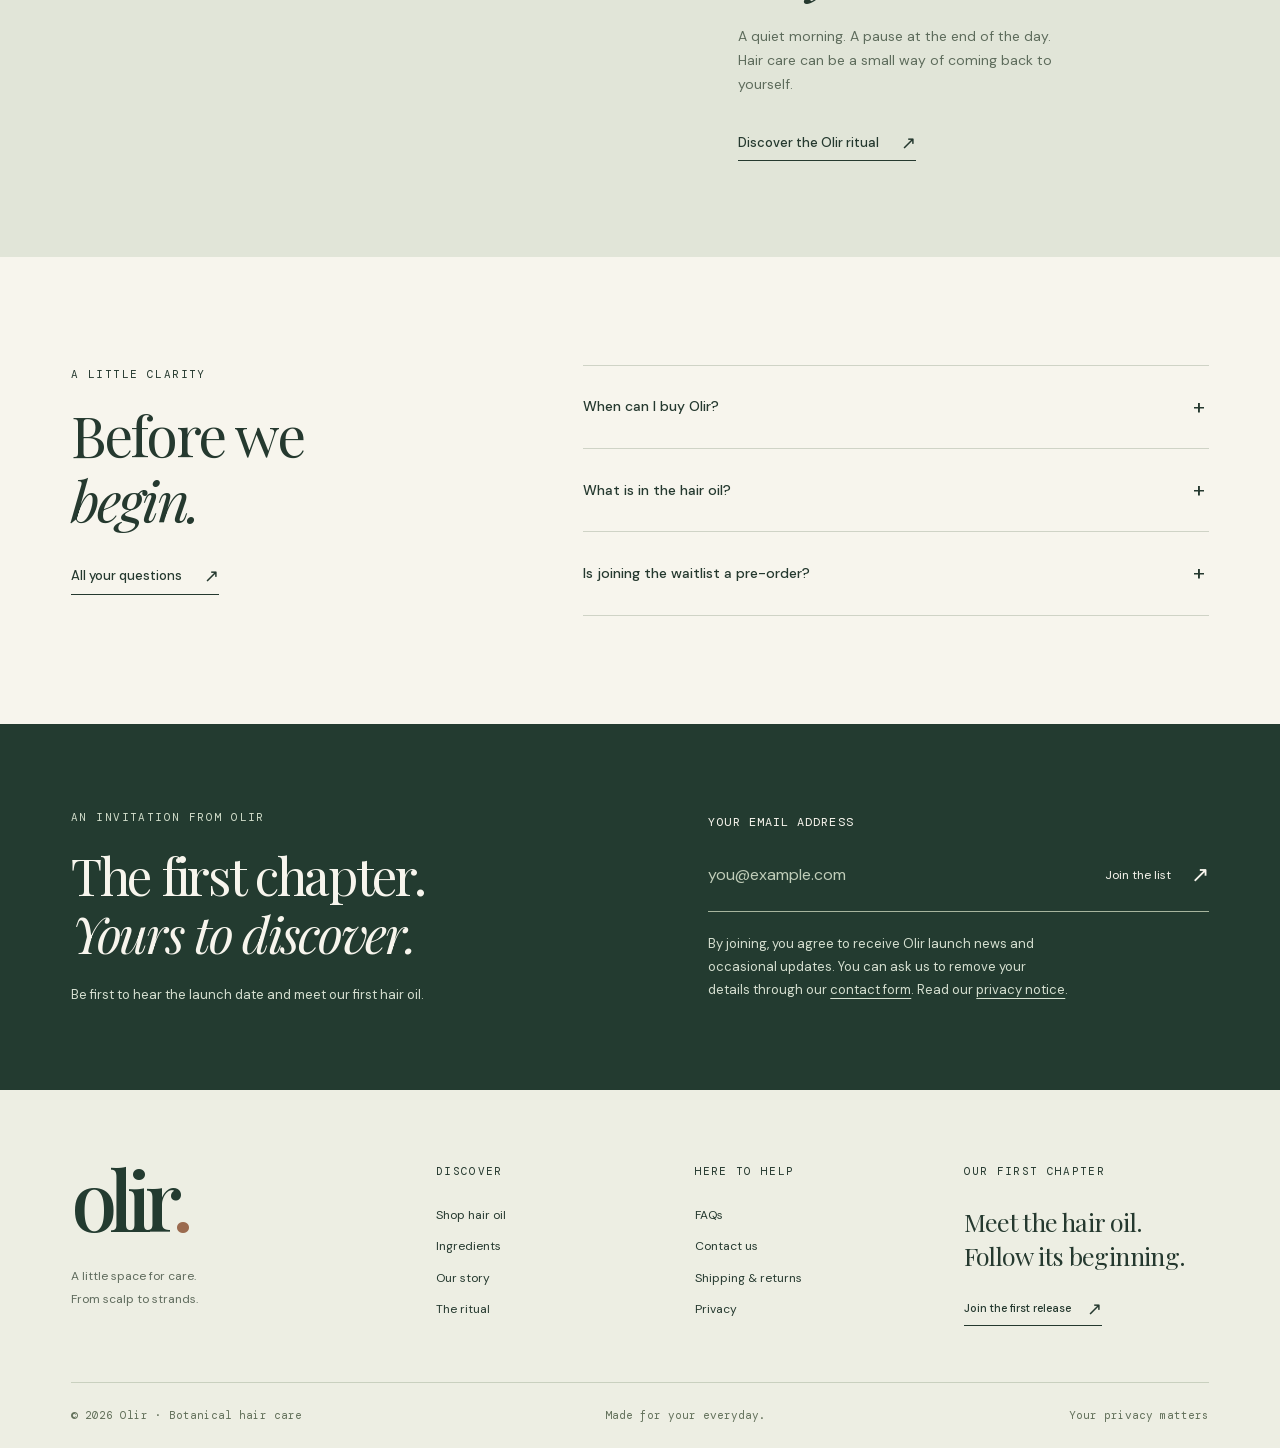
==== commit 323b39f9: "Extend elegant motion and chapter navigation across editorial pages" ====
--- a/index.html
+++ b/index.html
@@ -18,7 +18,7 @@
   
   <link rel="icon" href="favicon.svg" type="image/svg+xml">
   <link rel="apple-touch-icon" href="apple-touch-icon.png">
-  <link rel="stylesheet" href="design.css?v=olir-20260928-01">
+  <link rel="stylesheet" href="design.css?v=olir-20260928-02">
   <script type="application/ld+json">
   {
     "@context": "https://schema.org",
@@ -30,22 +30,22 @@
   </script>
   
   
-  <script src="script.js?v=olir-20260928-01" defer></script>
-  <script src="motion.js?v=olir-20260928-01" defer></script>
+  <script src="script.js?v=olir-20260928-02" defer></script>
+  <script src="motion.js?v=olir-20260928-02" defer></script>
 </head>
 <body class="page-index">
 
 <a class="skip-link" href="#main">Skip to content</a>
   <div class="announcement"><span>A new chapter in botanical hair care.</span><a href="product.html#waitlist">Coming soon <span aria-hidden="true">↗</span></a></div>
   <header class="site-header">
-    <nav class="desktop-nav" aria-label="Primary navigation"><a href="product.html">Hair oil</a><a href="ingredients.html">Ingredients</a><a href="about.html">Our story</a></nav>
+    <nav class="desktop-nav" aria-label="Primary navigation"><a href="product.html">Shop hair oil</a><a href="ingredients.html">Ingredients</a><a href="about.html">Our story</a></nav>
     <a class="wordmark" href="index.html" aria-label="Olir home">olir<span class="wordmark-dot" aria-hidden="true">.</span></a>
-    <div class="header-end"><nav class="desktop-nav" aria-label="More from Olir"><a href="ritual.html">The ritual</a><a href="contact.html">Contact</a></nav><a class="header-invite" href="product.html#waitlist">Join the list <span aria-hidden="true">↗</span></a><button class="menu-toggle" type="button" aria-expanded="false" aria-controls="site-menu" aria-label="Open menu"><span></span><span></span></button></div>
+    <div class="header-end"><nav class="desktop-nav" aria-label="More from Olir"><a href="ritual.html">The ritual</a><a href="contact.html">Contact us</a></nav><a class="header-invite" href="product.html#waitlist">Join the list <span aria-hidden="true">↗</span></a><button class="menu-toggle" type="button" aria-expanded="false" aria-controls="site-menu" aria-label="Open menu"><span></span><span></span></button></div>
   </header>
   <dialog id="site-menu" class="site-menu" aria-labelledby="menu-title">
     <div class="menu-head"><span id="menu-title" class="eyebrow">The world of Olir</span><button type="button" class="icon-button" data-close-menu aria-label="Close menu">×</button></div>
-    <nav class="menu-primary" aria-label="Mobile navigation"><a href="index.html">Home</a><a href="product.html">Hair oil</a><a href="ingredients.html">Ingredients</a><a href="about.html">Our story</a><a href="ritual.html">The ritual</a></nav>
-    <nav class="menu-support" aria-label="Customer care"><a href="faq.html">FAQs</a><a href="contact.html">Contact</a><a href="shipping-returns.html">Shipping & returns</a><a href="privacy.html">Privacy</a></nav><a href="product.html#waitlist" class="button">Join the first release <span aria-hidden="true">↗</span></a>
+    <nav class="menu-primary" aria-label="Mobile navigation"><a href="index.html">Home</a><a href="product.html">Shop hair oil</a><a href="ingredients.html">Ingredients</a><a href="about.html">Our story</a><a href="ritual.html">The ritual</a></nav>
+    <nav class="menu-support" aria-label="Customer care"><a href="faq.html">FAQs</a><a href="contact.html">Contact us</a><a href="shipping-returns.html">Shipping & returns</a><a href="privacy.html">Privacy</a></nav><a href="product.html#waitlist" class="button">Join the first release <span aria-hidden="true">↗</span></a>
   </dialog>
 <main id="main" tabindex="-1"><section class="hero"><div class="hero-copy"><p class="eyebrow">Botanical hair care · Coming soon</p><h1>A little ritual.<br>A deeper kind<br>of <em>care.</em></h1><p>From scalp to strands, a moment that belongs to you. Meet the first hair oil from Olir.</p><div class="hero-actions"><a class="button button-light" href="product.html">Discover the hair oil <span aria-hidden="true">↗</span></a><a class="quiet-link" href="#waitlist">Join the first release</a></div><span class="hero-footnote">Rooted in nature. Made for your everyday.</span></div><div class="hero-art" role="region" aria-roledescription="carousel" aria-label="The world of Olir" data-carousel>
   <div class="hero-carousel">
@@ -88,6 +88,6 @@
 </div></section>
     <section class="ritual-feature"><picture class="ritual-photo"><source media="(max-width: 700px)" srcset="assets/olir-mortar-ritual-mobile.webp"><img src="assets/olir-mortar-ritual.webp" width="1536" height="1024" alt="Rosemary, aloe vera, tea tree leaves and olive oil being blended in a stone mortar and pestle" loading="lazy" decoding="async"></picture><div class="ritual-copy"><p class="eyebrow">The art of slowing down</p><h2>A few minutes.<br><em>All yours.</em></h2><p>A quiet morning. A pause at the end of the day. Hair care can be a small way of coming back to yourself.</p><a class="text-link" href="ritual.html">Discover the Olir ritual <span aria-hidden="true">↗</span></a></div></section>
     <section class="faq-section section"><div><p class="eyebrow">A little clarity</p><h2>Before we<br><em>begin.</em></h2><a href="faq.html" class="text-link">All your questions <span aria-hidden="true">↗</span></a></div><div class="accordion"><details><summary>When can I buy Olir?<span aria-hidden="true">+</span></summary><div class="answer"><p>Our first hair oil is in development. Join the waitlist for the launch date, size, price and release details as they are confirmed.</p></div></details><details><summary>What is in the hair oil?<span aria-hidden="true">+</span></summary><div class="answer"><p>Rosemary, tea tree oil, aloe vera essence and olive oil are the four key ingredients in our current sample. We will share the complete ingredient list before launch.</p></div></details><details><summary>Is joining the waitlist a pre-order?<span aria-hidden="true">+</span></summary><div class="answer"><p>No. Joining is free and does not reserve a bottle, place an order or take a payment. It simply keeps you in the loop.</p></div></details></div></section><section class="waitlist" id="waitlist"><div><p class="eyebrow">An invitation from Olir</p><h2>The first chapter.<br><em>Yours to discover.</em></h2><p>Be first to hear the launch date and meet our first hair oil.</p></div><div class="waitlist-form"><form name="olir-waitlist" method="POST" class="ajax-form" action="https://formspree.io/f/mqpapldn"><p class="honeypot" hidden><label>Leave this empty <input name="bot-field" tabindex="-1" autocomplete="off"></label></p><label for="waitlist-email">Your email address</label><div class="email-row"><input id="waitlist-email" name="email" type="email" autocomplete="email" placeholder="you@example.com" required maxlength="254"><button type="submit" aria-label="Join the Olir waitlist">Join the list <span aria-hidden="true">↗</span></button></div></form><p class="fineprint">By joining, you agree to receive Olir launch news and occasional updates. You can ask us to remove your details through our <a href="contact.html">contact form</a>. Read our <a href="privacy.html">privacy notice</a>.</p></div></section></main>
-<footer class="site-footer"><div class="footer-top"><div class="footer-intro"><a class="wordmark" href="index.html" aria-label="Olir home">olir<span class="wordmark-dot" aria-hidden="true">.</span></a><p>A little space for care.<br>From scalp to strands.</p></div><div><h2 class="eyebrow">Discover</h2><a href="product.html">Hair oil</a><a href="ingredients.html">Ingredients</a><a href="about.html">Our story</a><a href="ritual.html">The ritual</a></div><div><h2 class="eyebrow">Here to help</h2><a href="faq.html">FAQs</a><a href="contact.html">Contact</a><a href="shipping-returns.html">Shipping & returns</a><a href="privacy.html">Privacy</a></div><div class="footer-note"><h2 class="eyebrow">Our first chapter</h2><p>Meet the hair oil.<br>Follow its beginning.</p><a class="text-link" href="product.html#waitlist">Join the first release <span aria-hidden="true">↗</span></a></div></div><div class="footer-bottom"><span>© 2026 Olir · Botanical hair care</span><span>Made for your everyday.</span><a href="privacy.html">Your privacy matters</a></div></footer>
+<footer class="site-footer"><div class="footer-top"><div class="footer-intro"><a class="wordmark" href="index.html" aria-label="Olir home">olir<span class="wordmark-dot" aria-hidden="true">.</span></a><p>A little space for care.<br>From scalp to strands.</p></div><div><h2 class="eyebrow">Discover</h2><a href="product.html">Shop hair oil</a><a href="ingredients.html">Ingredients</a><a href="about.html">Our story</a><a href="ritual.html">The ritual</a></div><div><h2 class="eyebrow">Here to help</h2><a href="faq.html">FAQs</a><a href="contact.html">Contact us</a><a href="shipping-returns.html">Shipping & returns</a><a href="privacy.html">Privacy</a></div><div class="footer-note"><h2 class="eyebrow">Our first chapter</h2><p>Meet the hair oil.<br>Follow its beginning.</p><a class="text-link" href="product.html#waitlist">Join the first release <span aria-hidden="true">↗</span></a></div></div><div class="footer-bottom"><span>© 2026 Olir · Botanical hair care</span><span>Made for your everyday.</span><a href="privacy.html">Your privacy matters</a></div></footer>
 </body>
 </html>
--- a/design.css
+++ b/design.css
@@ -953,4 +953,33 @@
   .reveal { opacity: 1; transform: none; }
   .button:hover { transform: none; }
 }
-@media print { .reveal { opacity: 1; transform: none; } .carousel-controls, .ingredient-tabs { display: none; } .ingredient-panel[hidden] { display: block !important; } }
+/* Quiet, one-shot motion throughout the editorial pages. */
+.editorial-entrance { animation: editorial-arrive 850ms cubic-bezier(.2,.65,.3,1) both; animation-delay: var(--entrance-delay, 0ms); }
+@keyframes editorial-arrive { from { opacity: 0; transform: translateY(18px); } to { opacity: 1; transform: none; } }
+.editorial-motion main > section[id] { scroll-margin-top: 115px; }
+.chapter-index { display: flex; flex-wrap: wrap; align-items: center; gap: 10px 28px; padding: 20px var(--gutter); border-block: 1px solid var(--line); background: var(--cream); }
+.chapter-index > span { margin-right: auto; }
+.chapter-index a { font-size: 12px; padding: 10px 0; text-decoration: none; border-bottom: 1px solid transparent; transition: color 220ms, border-color 220ms; }
+.chapter-index a:hover, .chapter-index a[aria-current] { border-bottom-color: currentColor; }
+.editorial-motion .values-grid article, .editorial-motion .ritual-steps article { transition: background-color 350ms, transform 600ms, opacity 700ms; }
+.editorial-motion .contact-form .field { border-radius: 2px; transition: background-color 250ms; }
+.editorial-motion .contact-form .field:focus-within { background: #e9ede4; }
+.editorial-motion .contact-form input, .editorial-motion .contact-form textarea { transition: border-color 250ms, box-shadow 250ms; }
+.editorial-motion details[open] .answer { animation: editorial-arrive 350ms ease-out; }
+.editorial-motion .story-hero-photo, .editorial-motion .ingredient-photo, .editorial-motion .botanical-wide { overflow: hidden; }
+@media (hover: hover) and (prefers-reduced-motion: no-preference) {
+  .editorial-motion .values-grid article:hover, .editorial-motion .ritual-steps article:hover { background-color: #e9ede4; transform: translateY(-4px); }
+  .editorial-motion .story-hero-photo img, .editorial-motion .ingredient-photo img, .editorial-motion .botanical-wide img { transition: transform 1400ms cubic-bezier(.2,.65,.3,1); }
+  .editorial-motion .story-hero-photo:hover img, .editorial-motion .ingredient-photo:hover img, .editorial-motion .botanical-wide:hover img { transform: scale(1.025); }
+}
+@media (max-width: 700px) {
+  .chapter-index { gap: 4px 20px; padding-block: 18px; }
+  .chapter-index > span { flex-basis: 100%; }
+  .chapter-index a { min-height: 44px; display: inline-flex; align-items: center; }
+  .editorial-motion main > section[id] { scroll-margin-top: 90px; }
+}
+@media (prefers-reduced-motion: reduce) {
+  .editorial-entrance, .editorial-motion details[open] .answer { animation: none; }
+  .editorial-motion *, .editorial-motion *::before, .editorial-motion *::after { scroll-behavior: auto; transition: none; }
+}
+@media print { .editorial-entrance { animation: none; } .chapter-index { display: none; } .reveal { opacity: 1; transform: none; } .carousel-controls, .ingredient-tabs { display: none; } .ingredient-panel[hidden] { display: block !important; } }
